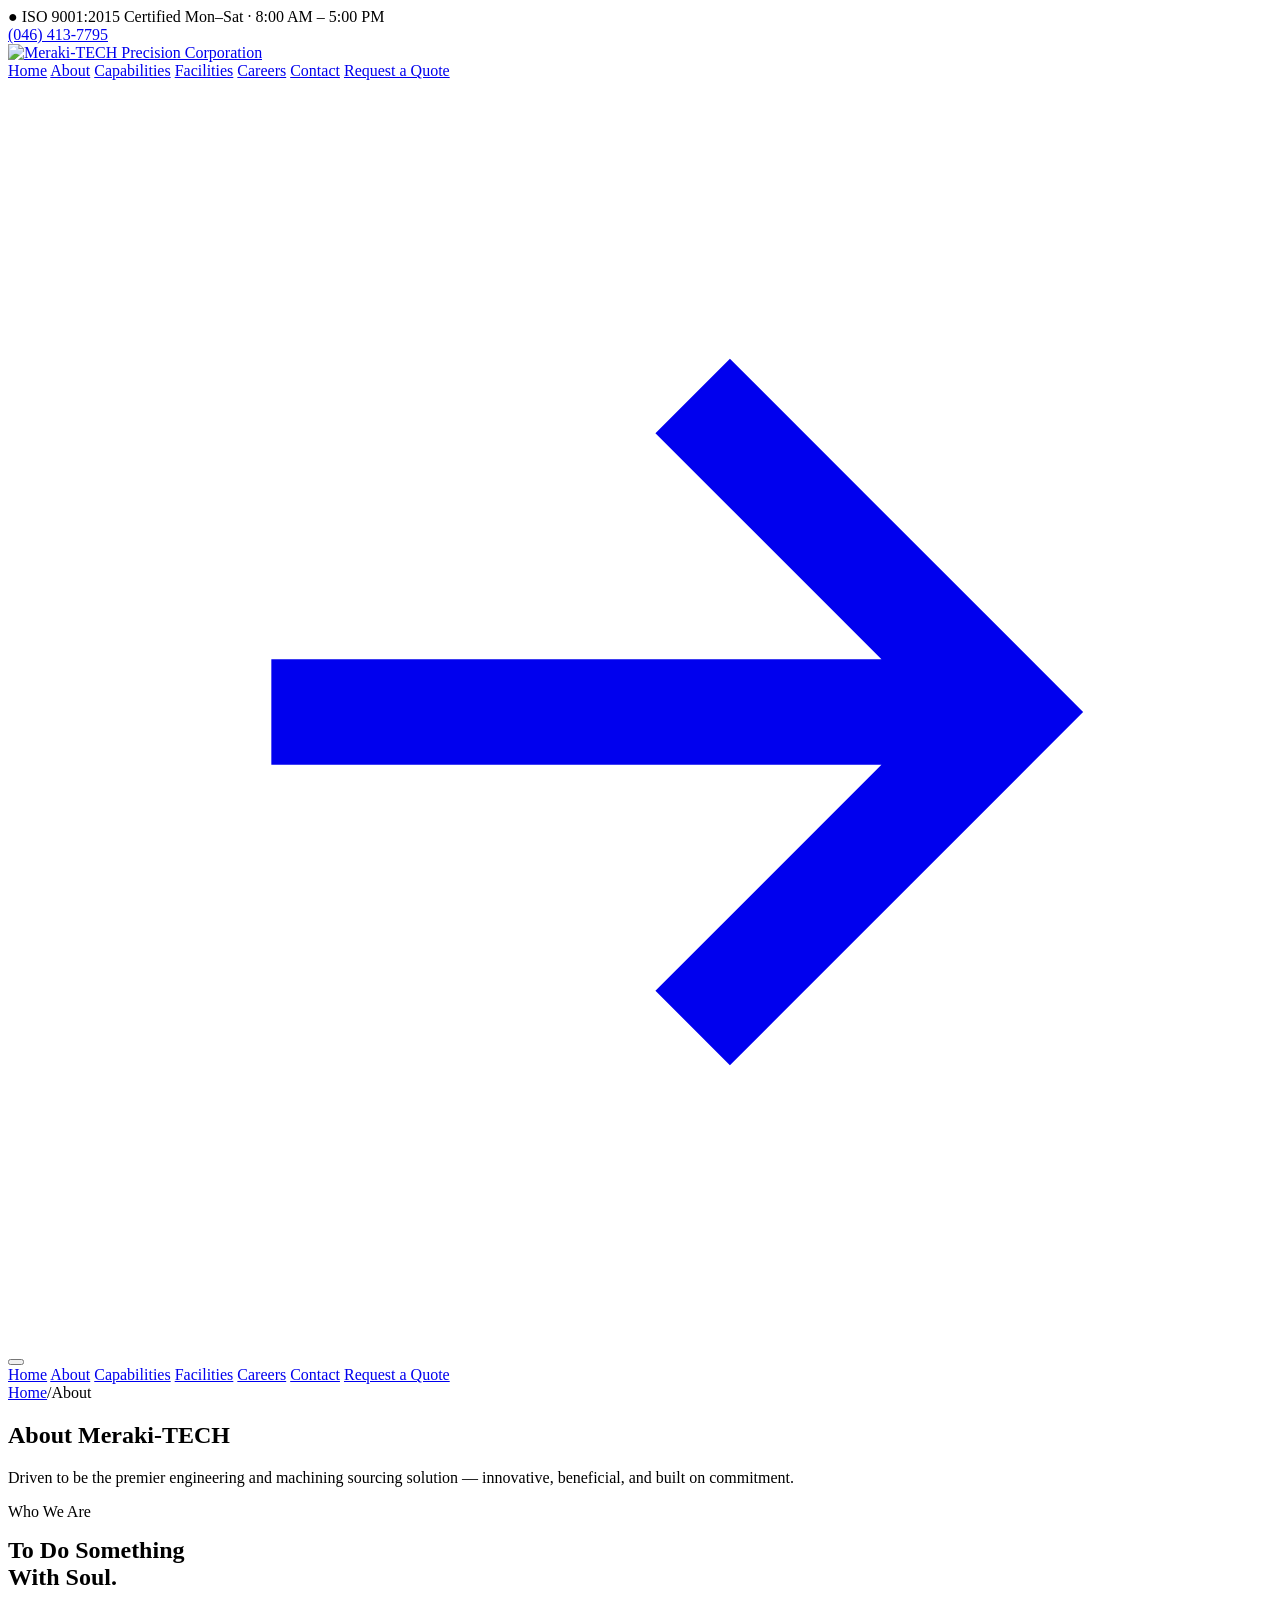
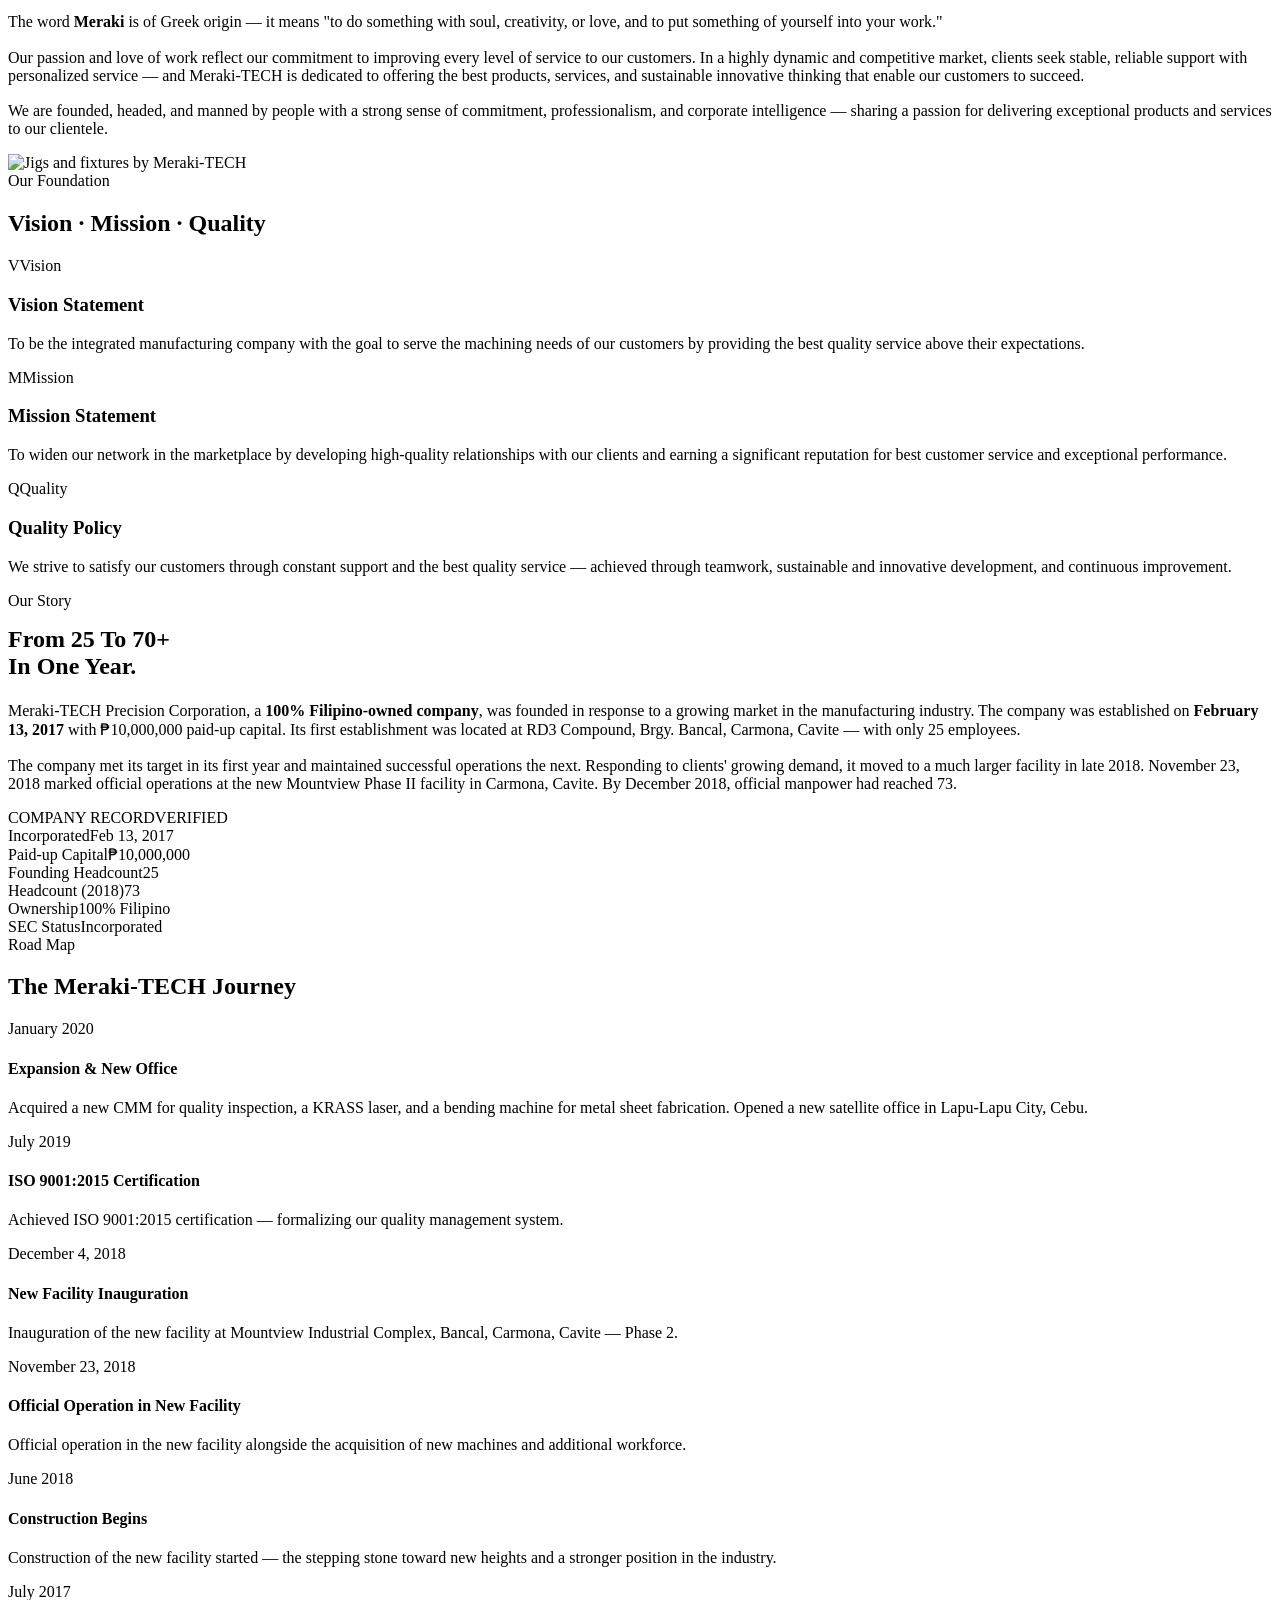
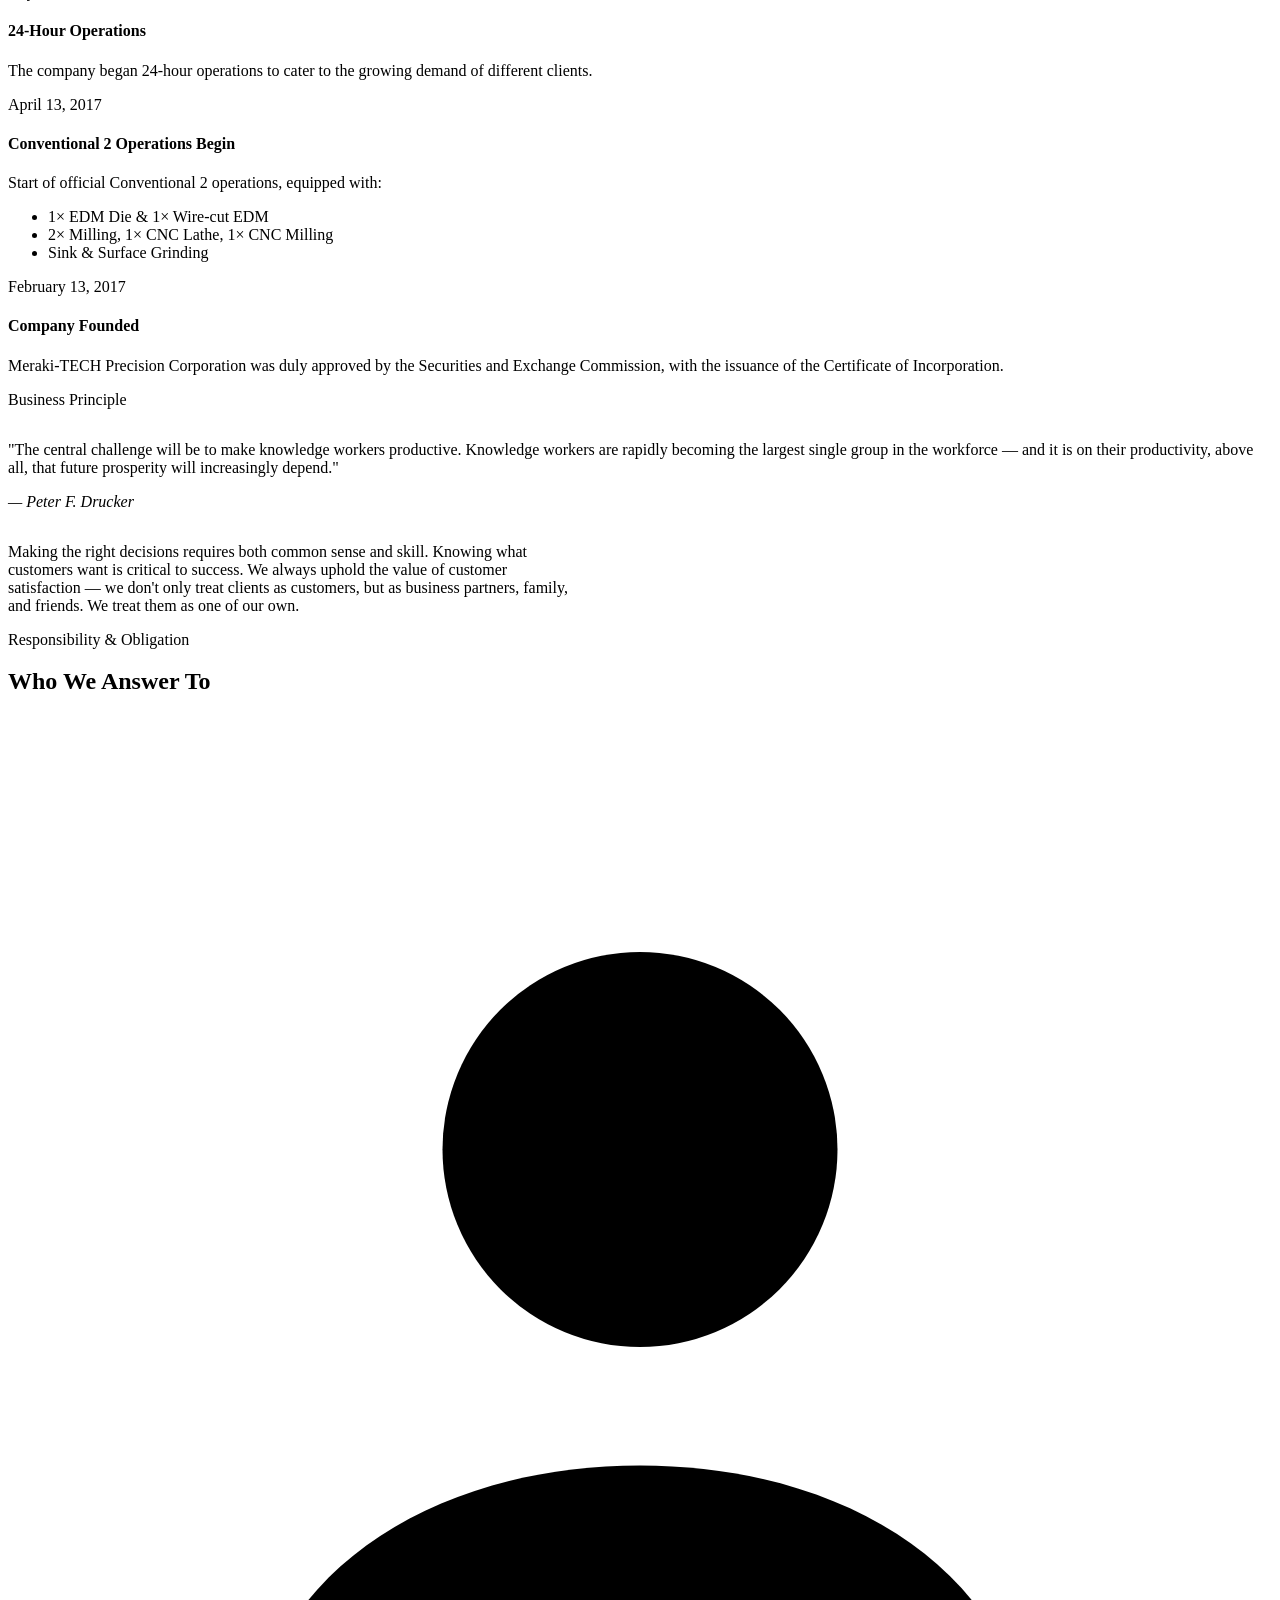
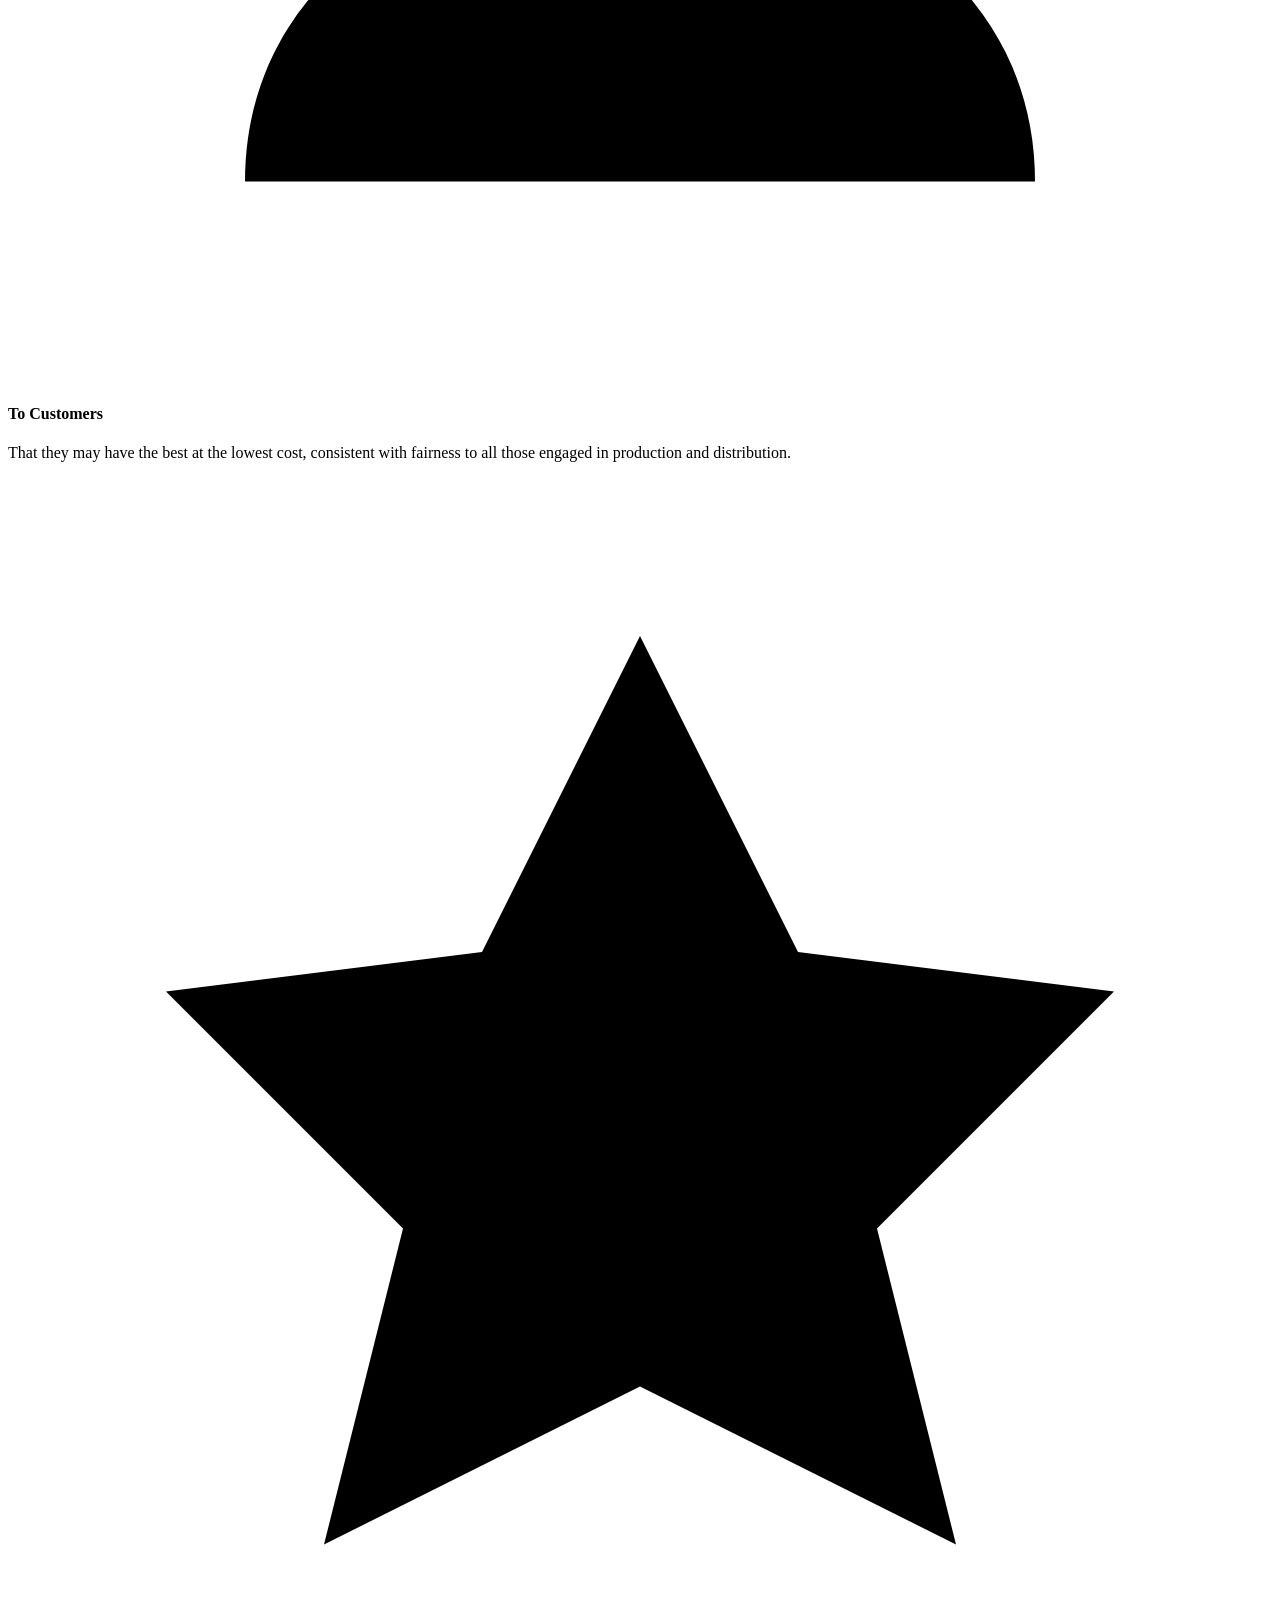
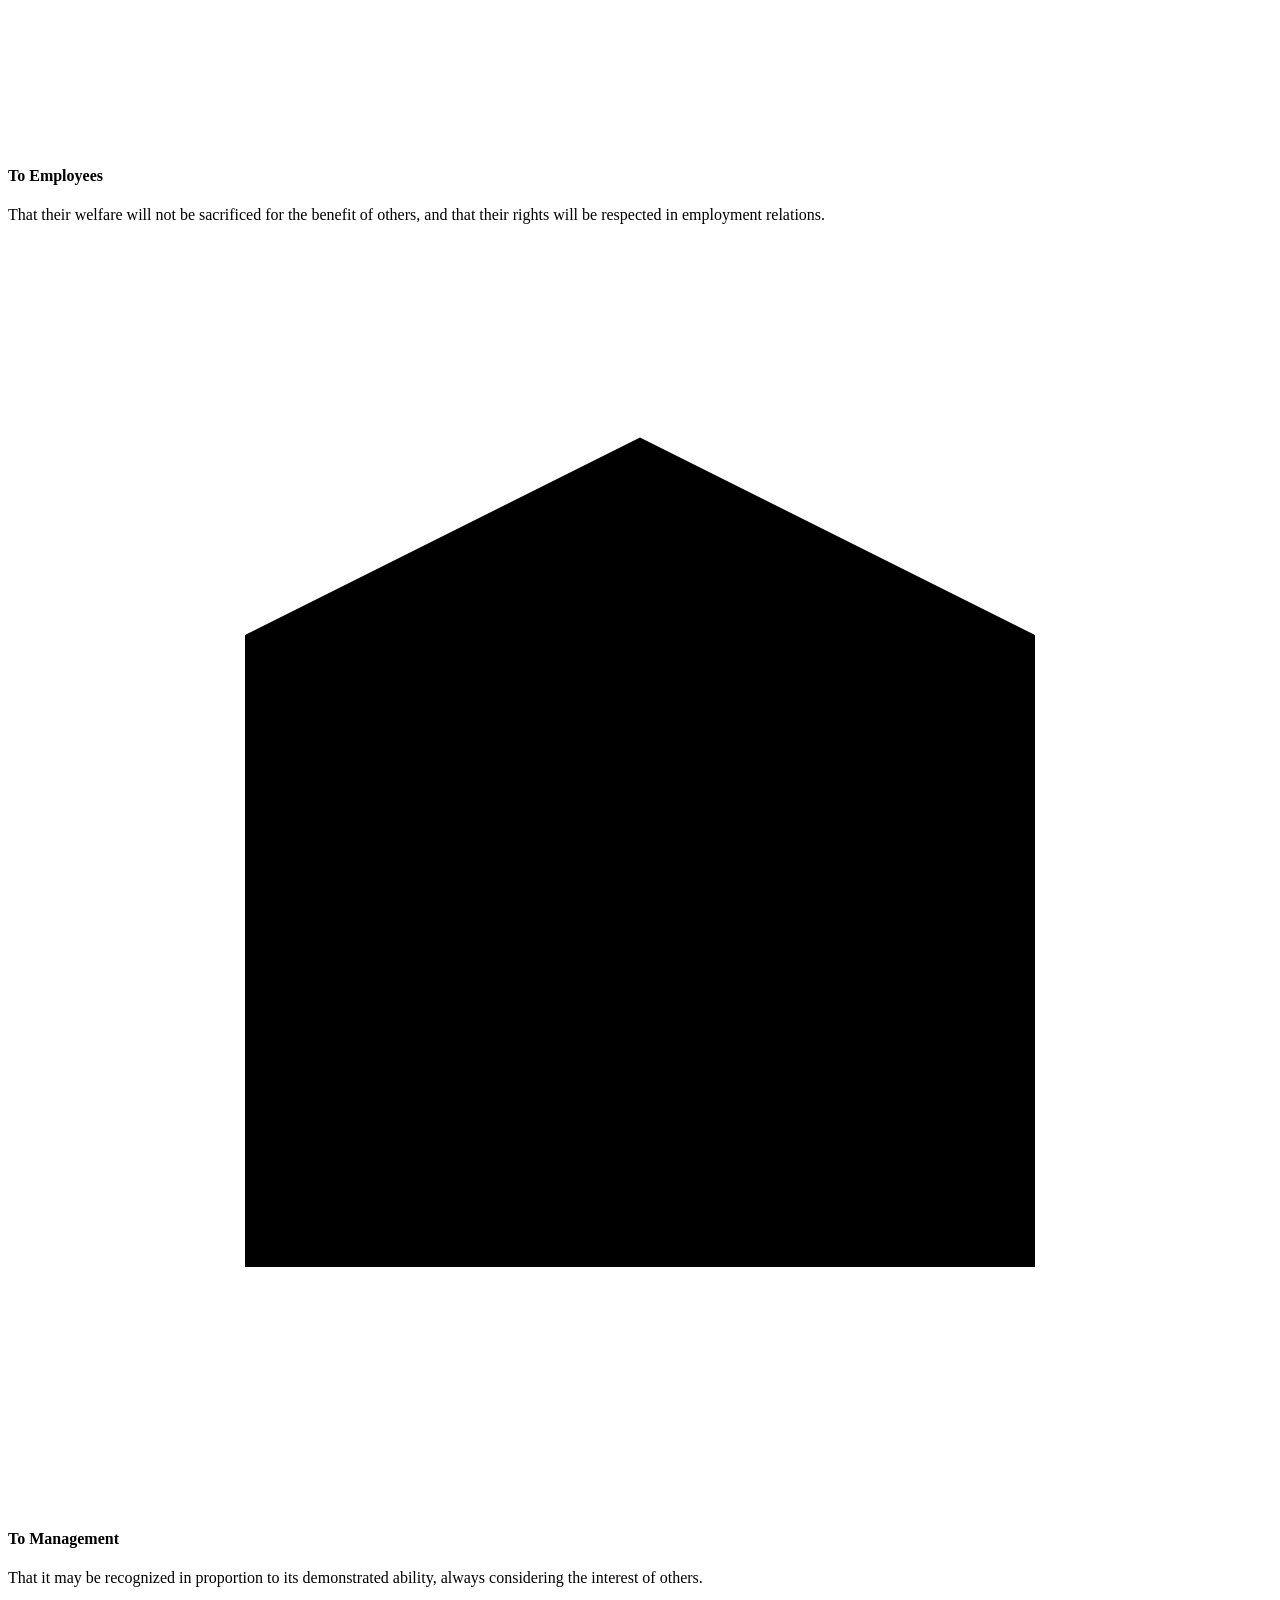
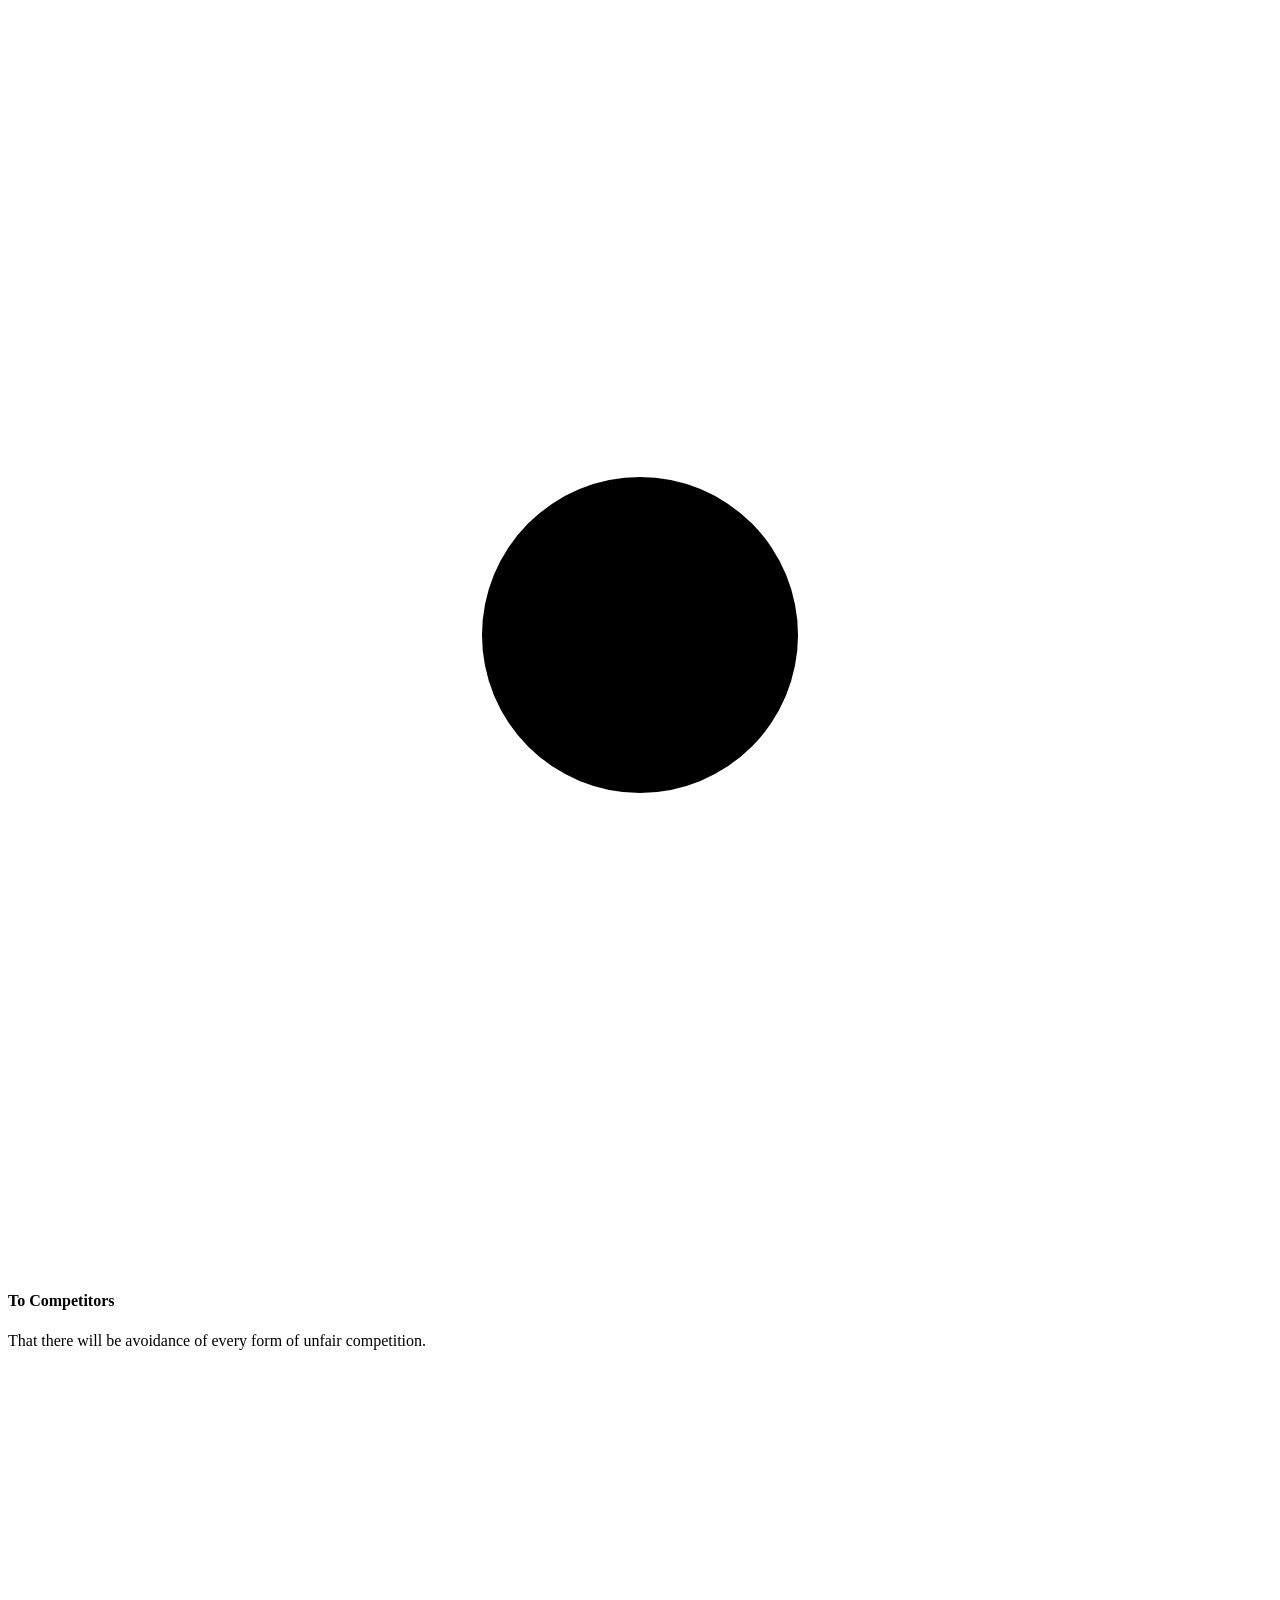
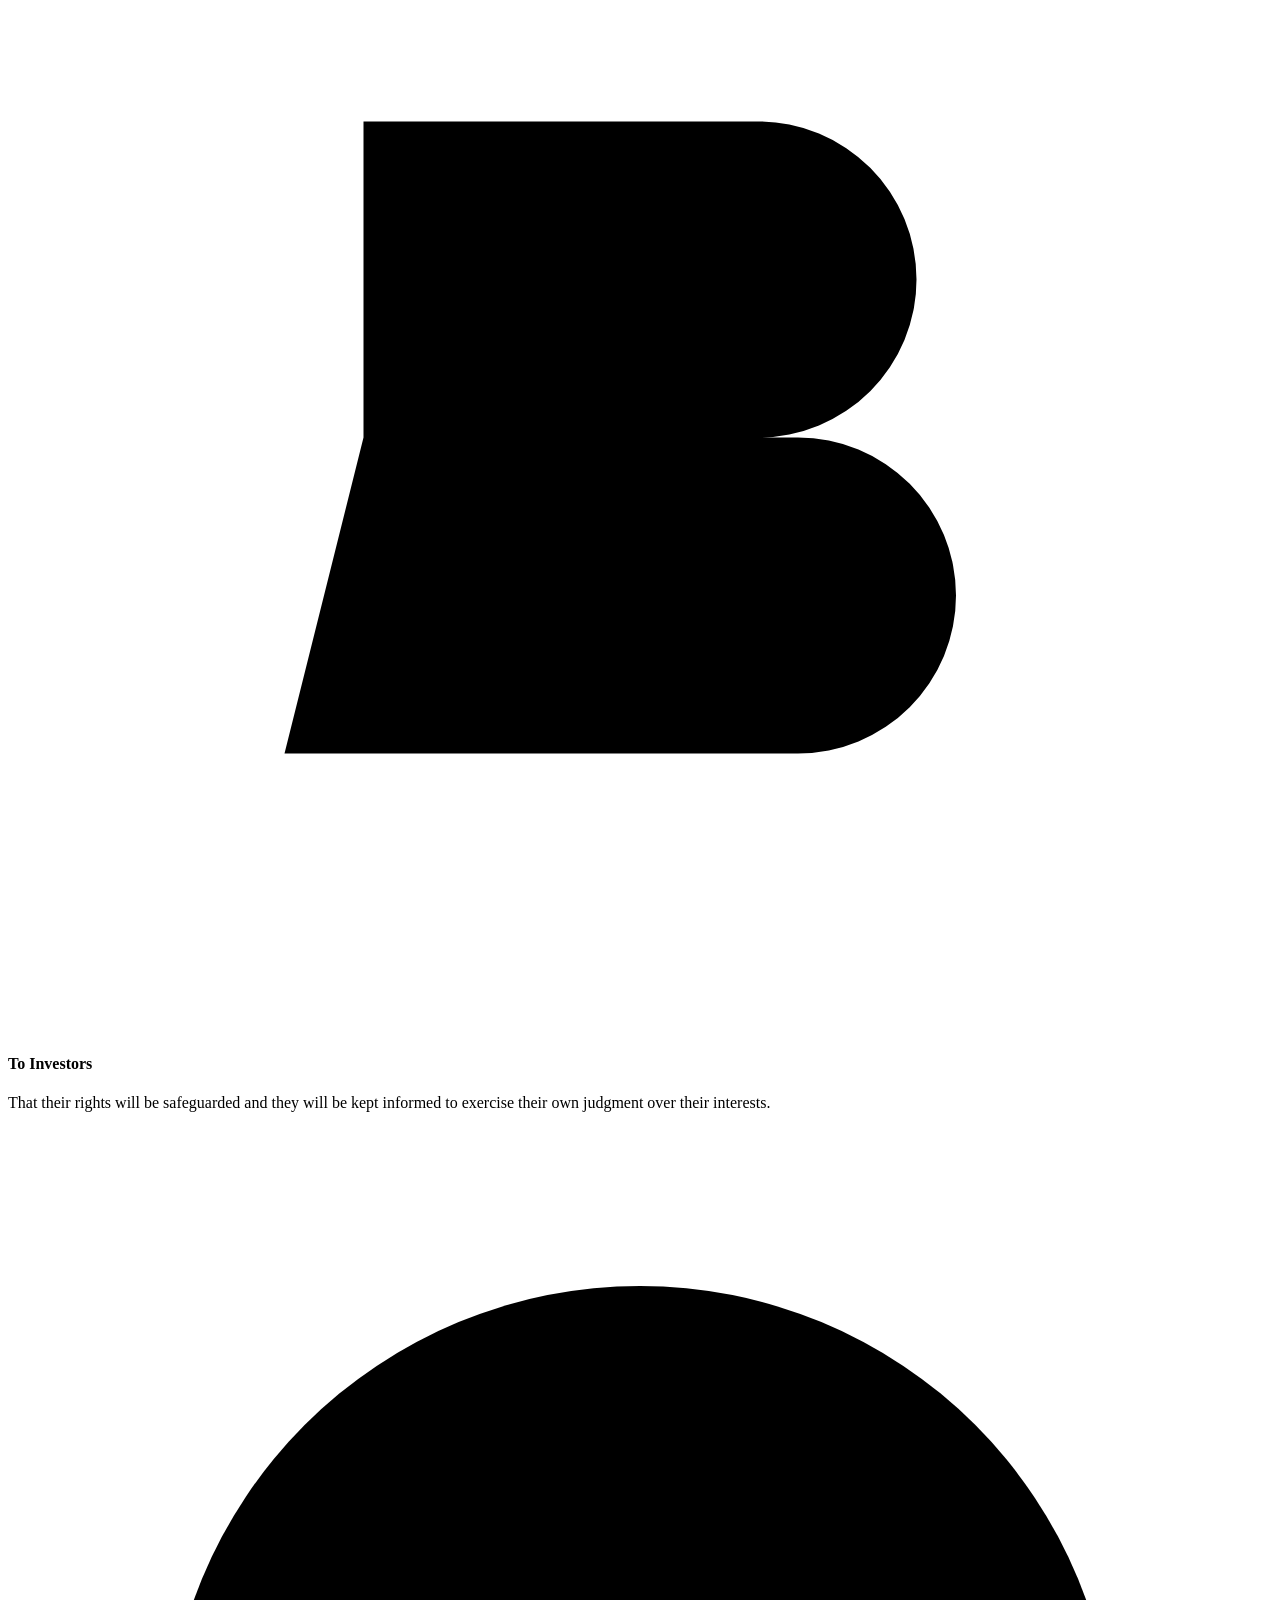
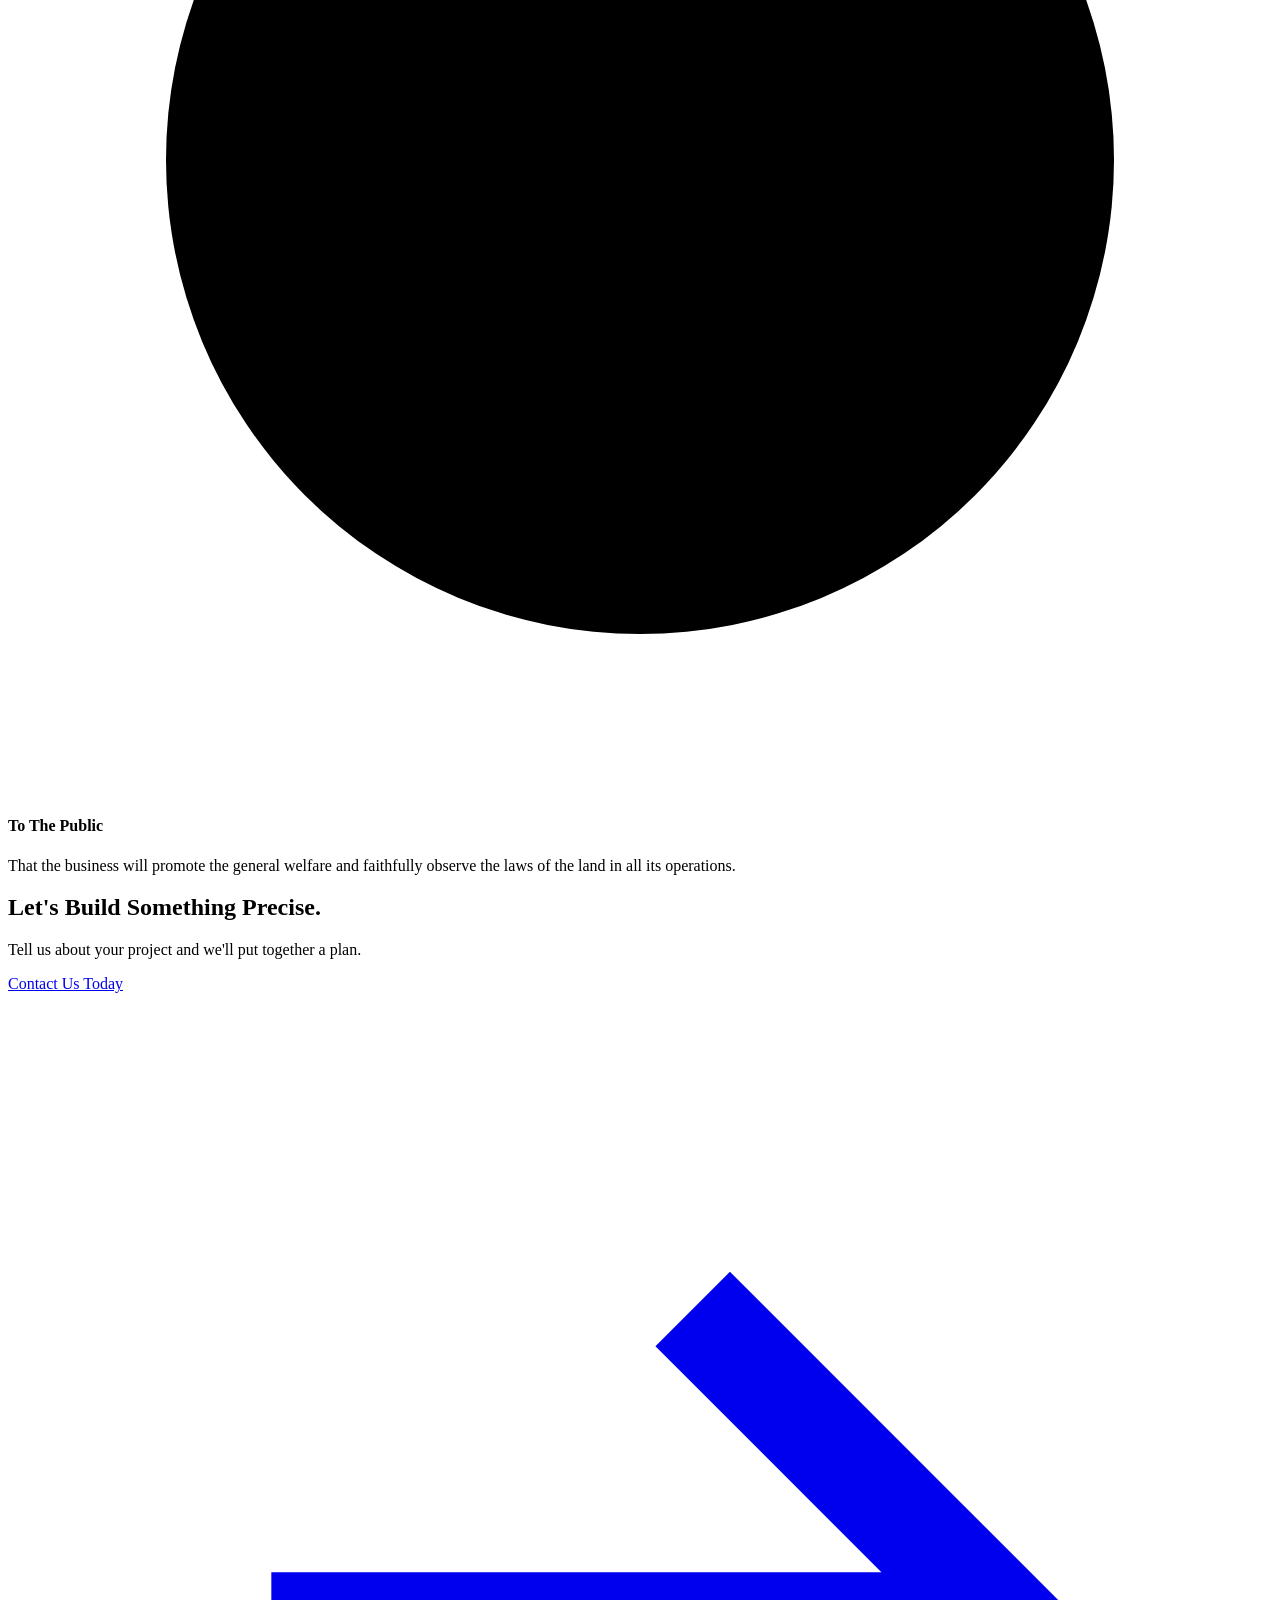
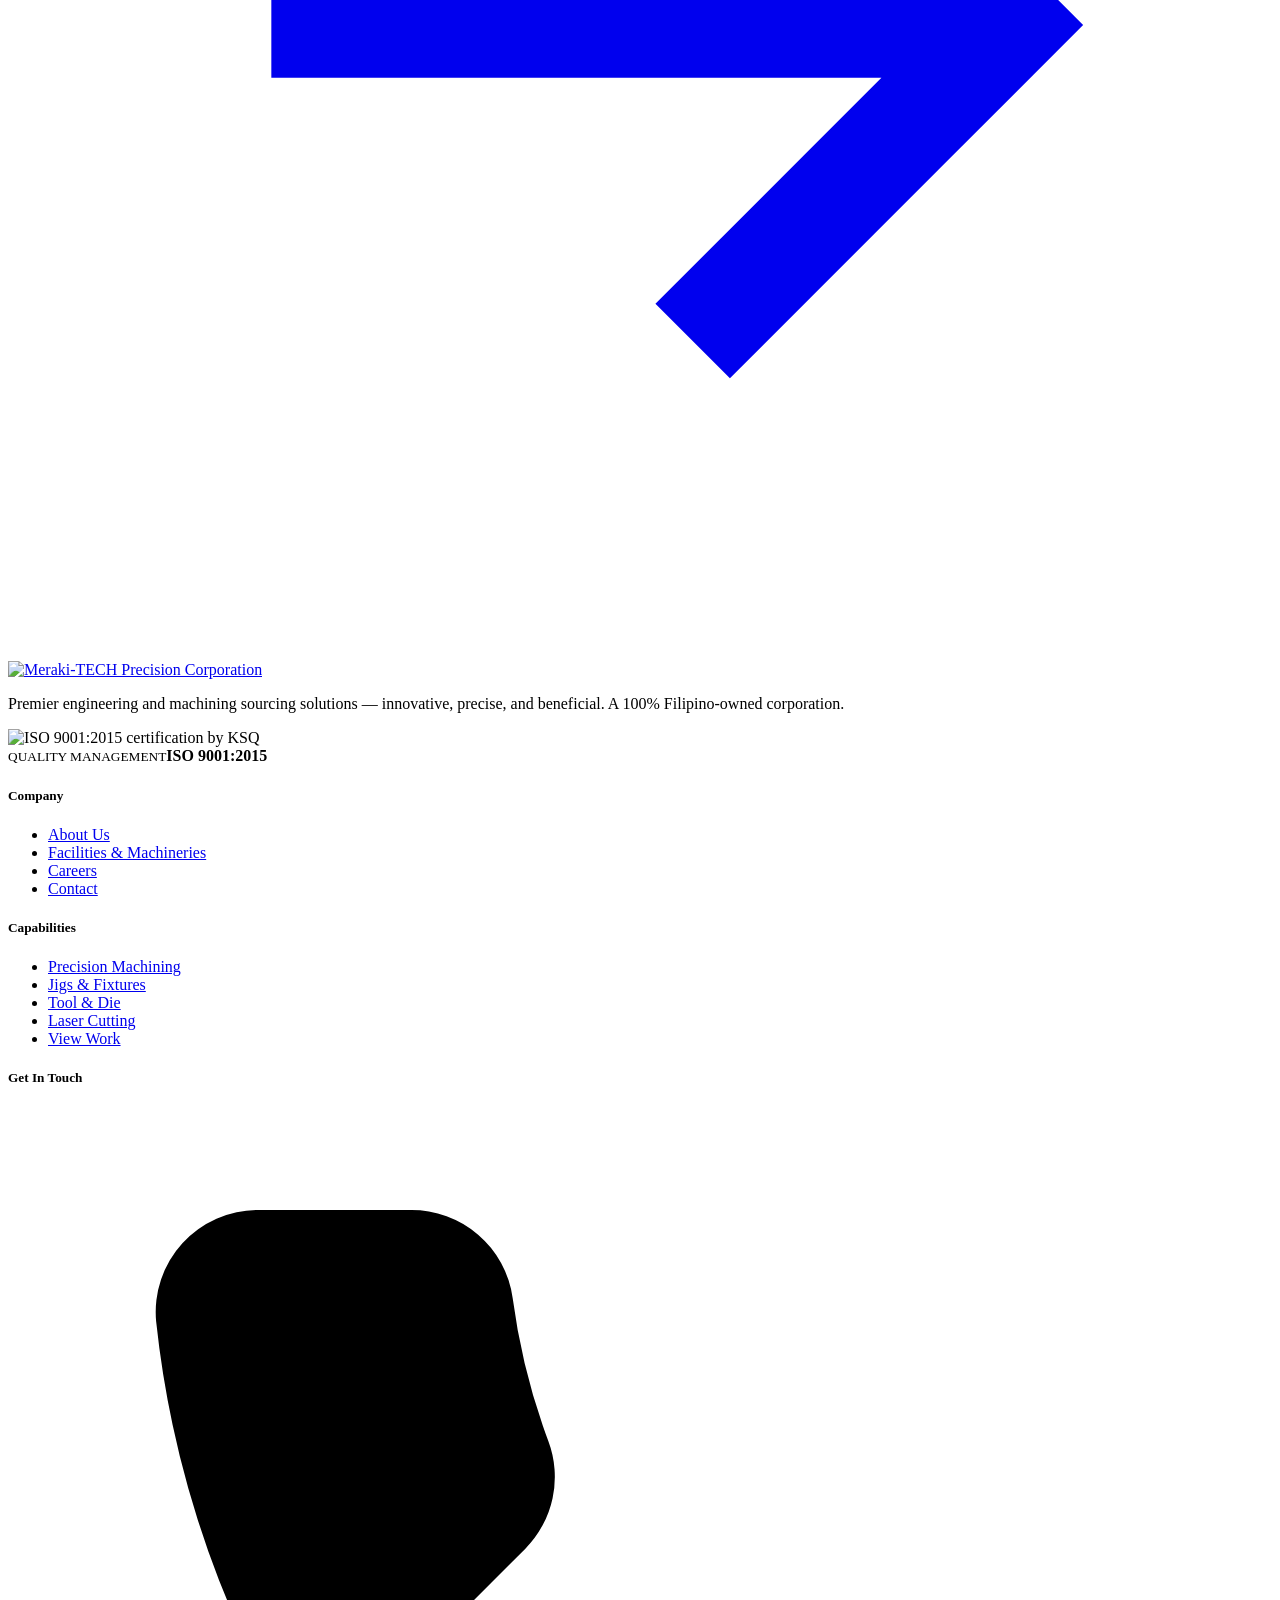
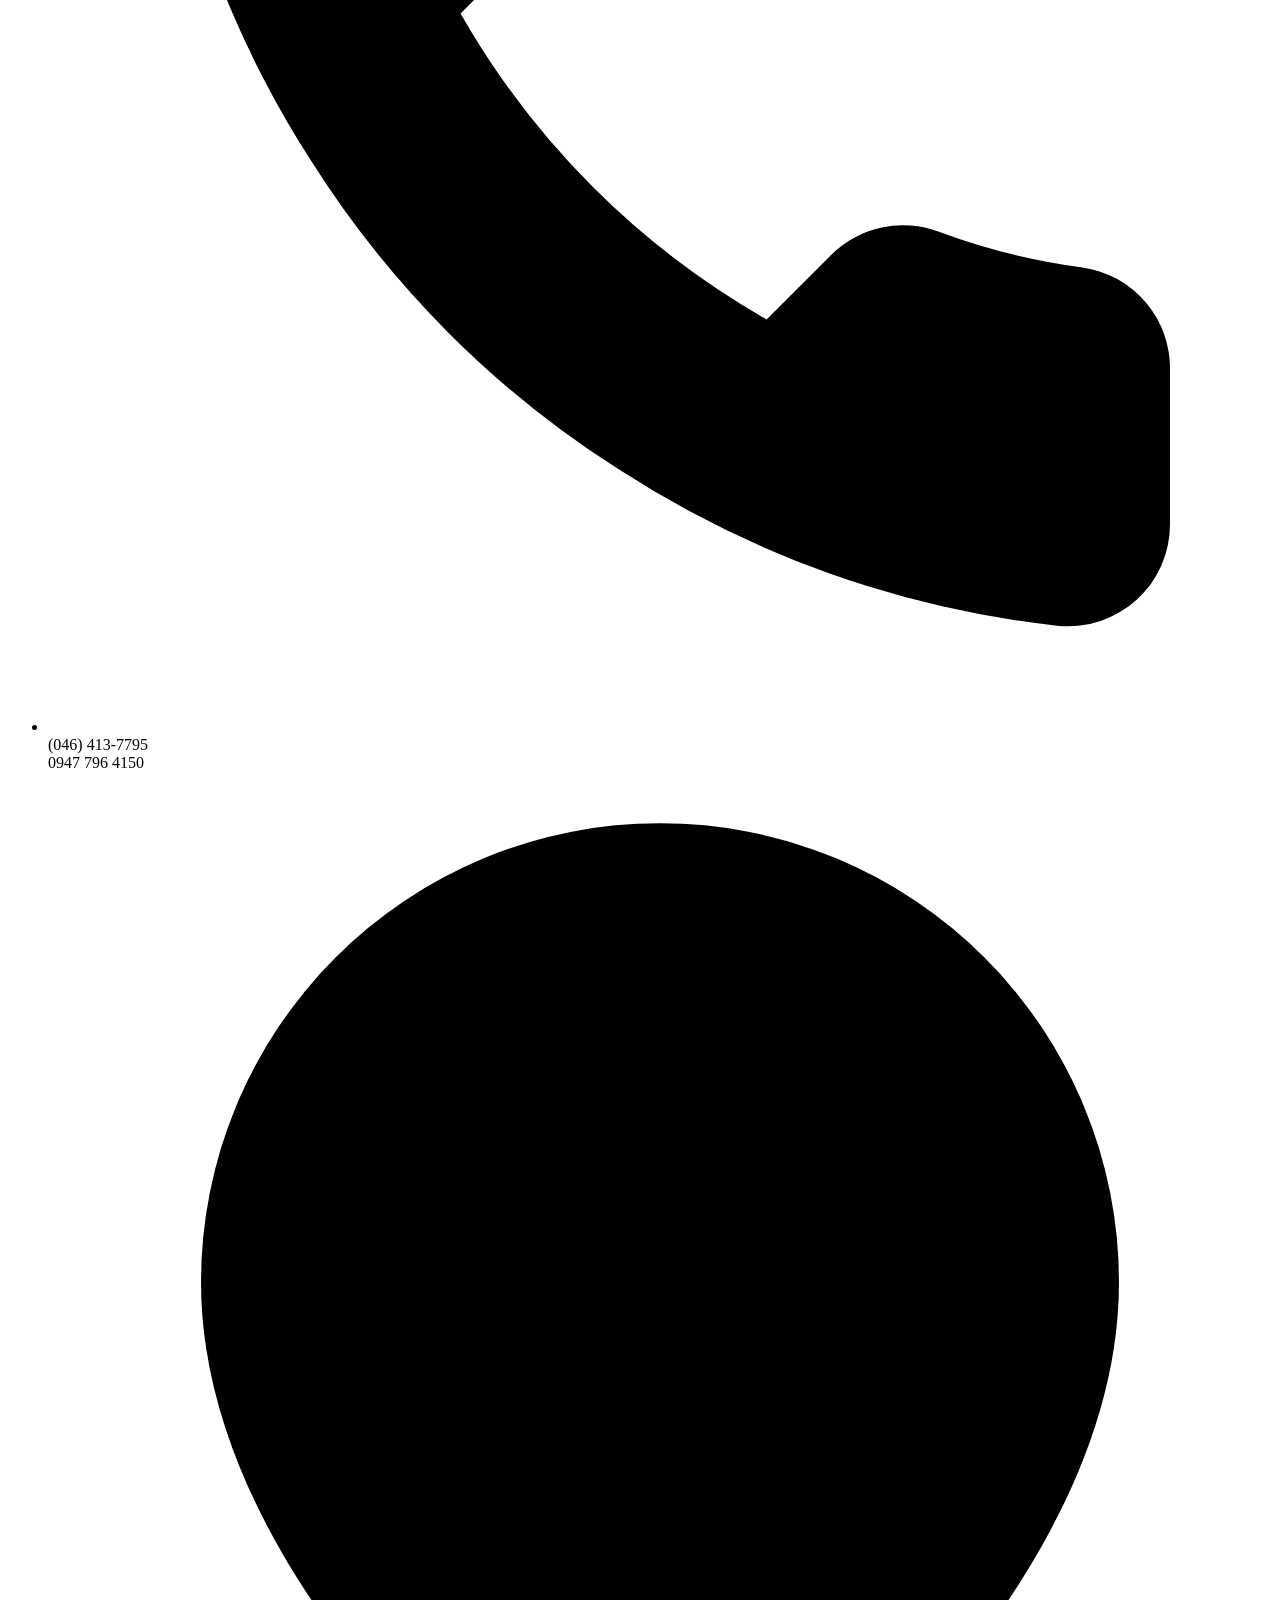
==== about.html @ 463cbe67 "design1" ====
<!DOCTYPE html>
<html lang="en">
<head>
<meta charset="UTF-8">
<meta name="viewport" content="width=device-width, initial-scale=1">
<title>About Us | Meraki-TECH Precision Corporation</title>
<meta name="description" content="Meraki-TECH Precision Corporation — a 100% Filipino-owned, ISO 9001:2015-certified precision machining company founded in 2017 in Carmona, Cavite. Our vision, mission, history, and responsibilities.">
<meta name="theme-color" content="#fa812d">
<link rel="stylesheet" href="assets/styles.css">
</head>
<body>

<div class="topbar"><div class="wrap">
  <div class="tb-left">
    <span><span class="dot">●</span> ISO 9001:2015 Certified</span>
    <span>Mon–Sat · 8:00 AM – 5:00 PM</span>
  </div>
  <div class="tb-social"><a href="tel:+63464137795">(046) 413-7795</a></div>
</div></div>

<header class="site"><div class="wrap">
  <a class="brand" href="index.html" aria-label="Meraki-TECH Precision Corporation"><img class="logo" src="https://meraki-precision.com/wp-content/uploads/2021/03/logo-204x40-1.png" alt="Meraki-TECH Precision Corporation"></a>
  <nav class="main">
    <a href="index.html">Home</a>
    <a href="about.html" class="active">About</a>
    <a href="services.html">Capabilities</a>
    <a href="facilities.html">Facilities</a>
    <a href="careers.html">Careers</a>
    <a href="contact.html">Contact</a>
    <a href="contact.html" class="btn btn-primary nav-cta">Request a Quote
      <svg viewBox="0 0 24 24" fill="none" stroke="currentColor" stroke-width="2"><path d="M5 12h14M13 6l6 6-6 6"/></svg></a>
  </nav>
  <button class="burger" aria-label="Menu"><span></span><span></span><span></span></button>
</div></header>

<div class="mobile-nav">
  <a href="index.html">Home</a>
  <a href="about.html">About</a>
  <a href="services.html">Capabilities</a>
  <a href="facilities.html">Facilities</a>
  <a href="careers.html">Careers</a>
  <a href="contact.html">Contact</a>
  <a href="contact.html">Request a Quote</a>
</div>

<!-- PAGE HERO -->
<section class="page-hero">
  <div class="wrap reveal" >
    <div class="crumbs"><a href="index.html">Home</a><span class="sep">/</span>About</div>
    <h1>About Meraki-TECH</h1>
    <p class="lead">Driven to be the premier engineering and machining sourcing solution — innovative, beneficial, and built on commitment.</p>
  </div>
</section>

<!-- WHO WE ARE -->
<section>
  <div class="wrap split">
    <div class="reveal">
      <span class="eyebrow">Who We Are</span>
      <h2 class="section-title" style="margin:1rem 0 1.4rem">To Do Something<br>With Soul.</h2>
      <p style="color:var(--gray-600);margin-bottom:1.1rem">The word <strong style="color:var(--orange)">Meraki</strong> is of Greek origin — it means "to do something with soul, creativity, or love, and to put something of yourself into your work."</p>
      <p style="color:var(--gray-600);margin-bottom:1.1rem">Our passion and love of work reflect our commitment to improving every level of service to our customers. In a highly dynamic and competitive market, clients seek stable, reliable support with personalized service — and Meraki-TECH is dedicated to offering the best products, services, and sustainable innovative thinking that enable our customers to succeed.</p>
      <p style="color:var(--gray-600)">We are founded, headed, and manned by people with a strong sense of commitment, professionalism, and corporate intelligence — sharing a passion for delivering exceptional products and services to our clientele.</p>
    </div>
    <div class="visual reveal">
      <img src="https://meraki-precision.com/wp-content/uploads/2021/03/DSCF0269-scaled.jpg" alt="Jigs and fixtures by Meraki-TECH">
    </div>
  </div>
</section>

<!-- VISION / MISSION / QUALITY -->
<section style="background:var(--bg-soft);border-top:1px solid var(--border);border-bottom:1px solid var(--border)">
  <div class="wrap">
    <div class="shead reveal">
      <span class="eyebrow">Our Foundation</span>
      <h2 class="section-title">Vision · Mission · Quality</h2>
    </div>
    <div class="vmq">
      <div class="card reveal"><span class="big">V</span><span class="tag">Vision</span><h3>Vision Statement</h3><p>To be the integrated manufacturing company with the goal to serve the machining needs of our customers by providing the best quality service above their expectations.</p></div>
      <div class="card reveal"><span class="big">M</span><span class="tag">Mission</span><h3>Mission Statement</h3><p>To widen our network in the marketplace by developing high-quality relationships with our clients and earning a significant reputation for best customer service and exceptional performance.</p></div>
      <div class="card reveal"><span class="big">Q</span><span class="tag">Quality</span><h3>Quality Policy</h3><p>We strive to satisfy our customers through constant support and the best quality service — achieved through teamwork, sustainable and innovative development, and continuous improvement.</p></div>
    </div>
  </div>
</section>

<!-- STORY -->
<section>
  <div class="wrap split">
    <div class="reveal">
      <span class="eyebrow">Our Story</span>
      <h2 class="section-title" style="margin:1rem 0 1.4rem">From 25 To 70+<br>In One Year.</h2>
      <p style="color:var(--gray-600);margin-bottom:1.1rem">Meraki-TECH Precision Corporation, a <strong style="color:var(--white)">100% Filipino-owned company</strong>, was founded in response to a growing market in the manufacturing industry. The company was established on <strong style="color:var(--black)">February 13, 2017</strong> with ₱10,000,000 paid-up capital. Its first establishment was located at RD3 Compound, Brgy. Bancal, Carmona, Cavite — with only 25 employees.</p>
      <p style="color:var(--gray-600)">The company met its target in its first year and maintained successful operations the next. Responding to clients' growing demand, it moved to a much larger facility in late 2018. November 23, 2018 marked official operations at the new Mountview Phase II facility in Carmona, Cavite. By December 2018, official manpower had reached 73.</p>
    </div>
    <div class="reveal">
      <div class="spec-card">
        <div class="ph"><span>COMPANY RECORD</span><span class="live">VERIFIED</span></div>
        <div class="row"><span>Incorporated</span><span>Feb 13, 2017</span></div>
        <div class="row"><span>Paid-up Capital</span><span><span class="u">₱</span>10,000,000</span></div>
        <div class="row"><span>Founding Headcount</span><span>25</span></div>
        <div class="row"><span>Headcount (2018)</span><span>73</span></div>
        <div class="row"><span>Ownership</span><span>100% Filipino</span></div>
        <div class="row"><span>SEC Status</span><span>Incorporated</span></div>
      </div>
    </div>
  </div>
</section>

<!-- HISTORY TIMELINE -->
<section id="history" style="background:var(--bg-soft);border-top:1px solid var(--border);border-bottom:1px solid var(--border)">
  <div class="wrap">
    <div class="shead reveal">
      <span class="eyebrow">Road Map</span>
      <h2 class="section-title">The Meraki-TECH Journey</h2>
    </div>
    <div class="timeline">
      <div class="tl-item reveal"><span class="date">January 2020</span><h4>Expansion &amp; New Office</h4><p>Acquired a new CMM for quality inspection, a KRASS laser, and a bending machine for metal sheet fabrication. Opened a new satellite office in Lapu-Lapu City, Cebu.</p></div>
      <div class="tl-item reveal"><span class="date">July 2019</span><h4>ISO 9001:2015 Certification</h4><p>Achieved ISO 9001:2015 certification — formalizing our quality management system.</p></div>
      <div class="tl-item reveal"><span class="date">December 4, 2018</span><h4>New Facility Inauguration</h4><p>Inauguration of the new facility at Mountview Industrial Complex, Bancal, Carmona, Cavite — Phase 2.</p></div>
      <div class="tl-item reveal"><span class="date">November 23, 2018</span><h4>Official Operation in New Facility</h4><p>Official operation in the new facility alongside the acquisition of new machines and additional workforce.</p></div>
      <div class="tl-item reveal"><span class="date">June 2018</span><h4>Construction Begins</h4><p>Construction of the new facility started — the stepping stone toward new heights and a stronger position in the industry.</p></div>
      <div class="tl-item reveal"><span class="date">July 2017</span><h4>24-Hour Operations</h4><p>The company began 24-hour operations to cater to the growing demand of different clients.</p></div>
      <div class="tl-item reveal"><span class="date">April 13, 2017</span><h4>Conventional 2 Operations Begin</h4><p>Start of official Conventional 2 operations, equipped with:</p>
        <ul><li>1× EDM Die &amp; 1× Wire-cut EDM</li><li>2× Milling, 1× CNC Lathe, 1× CNC Milling</li><li>Sink &amp; Surface Grinding</li></ul></div>
      <div class="tl-item reveal"><span class="date">February 13, 2017</span><h4>Company Founded</h4><p>Meraki-TECH Precision Corporation was duly approved by the Securities and Exchange Commission, with the issuance of the Certificate of Incorporation.</p></div>
    </div>
  </div>
</section>

<!-- BUSINESS PRINCIPLE QUOTE -->
<section>
  <div class="wrap">
    <div class="shead reveal" style="margin-bottom:2rem"><span class="eyebrow">Business Principle</span></div>
    <div class="quoteblock reveal">
      <p>"The central challenge will be to make knowledge workers productive. Knowledge workers are rapidly becoming the largest single group in the workforce — and it is on their productivity, above all, that future prosperity will increasingly depend."</p>
      <cite>— Peter F. Drucker</cite>
    </div>
    <p class="reveal" style="color:var(--gray-600);max-width:70ch;margin-top:2rem">Making the right decisions requires both common sense and skill. Knowing what customers want is critical to success. We always uphold the value of customer satisfaction — we don't only treat clients as customers, but as business partners, family, and friends. We treat them as one of our own.</p>
  </div>
</section>

<!-- RESPONSIBILITY -->
<section id="responsibility" style="background:var(--bg-soft);border-top:1px solid var(--border);border-bottom:1px solid var(--border)">
  <div class="wrap">
    <div class="shead reveal">
      <span class="eyebrow">Responsibility &amp; Obligation</span>
      <h2 class="section-title">Who We Answer To</h2>
    </div>
    <div class="resp-grid">
      <div class="resp reveal"><div class="ic"><svg viewBox="0 0 32 32"><circle cx="16" cy="11" r="5"/><path d="M6 27c0-5 4.5-8 10-8s10 3 10 8"/></svg></div><h4>To Customers</h4><p>That they may have the best at the lowest cost, consistent with fairness to all those engaged in production and distribution.</p></div>
      <div class="resp reveal"><div class="ic"><svg viewBox="0 0 32 32"><path d="M16 4l4 8 8 1-6 6 2 8-8-4-8 4 2-8-6-6 8-1z"/></svg></div><h4>To Employees</h4><p>That their welfare will not be sacrificed for the benefit of others, and that their rights will be respected in employment relations.</p></div>
      <div class="resp reveal"><div class="ic"><svg viewBox="0 0 32 32"><path d="M6 26V10l10-5 10 5v16M6 26h20M11 26v-8h10v8"/></svg></div><h4>To Management</h4><p>That it may be recognized in proportion to its demonstrated ability, always considering the interest of others.</p></div>
      <div class="resp reveal"><div class="ic"><svg viewBox="0 0 32 32"><path d="M4 16h8M20 16h8M16 4v8M16 20v8"/><circle cx="16" cy="16" r="4"/></svg></div><h4>To Competitors</h4><p>That there will be avoidance of every form of unfair competition.</p></div>
      <div class="resp reveal"><div class="ic"><svg viewBox="0 0 32 32"><path d="M16 4v24M9 9h10a4 4 0 0 1 0 8H9M9 17h11a4 4 0 0 1 0 8H7"/></svg></div><h4>To Investors</h4><p>That their rights will be safeguarded and they will be kept informed to exercise their own judgment over their interests.</p></div>
      <div class="resp reveal"><div class="ic"><svg viewBox="0 0 32 32"><circle cx="16" cy="16" r="12"/><path d="M4 16h24M16 4c4 4 4 20 0 24M16 4c-4 4-4 20 0 24"/></svg></div><h4>To The Public</h4><p>That the business will promote the general welfare and faithfully observe the laws of the land in all its operations.</p></div>
    </div>
  </div>
</section>

<!-- CTA -->
<section class="cta-band">
  <div class="wrap">
    <div class="reveal"><h2>Let's Build Something Precise.</h2><p>Tell us about your project and we'll put together a plan.</p></div>
    <a href="contact.html" class="btn btn-primary reveal">Contact Us Today
      <svg viewBox="0 0 24 24" fill="none" stroke="currentColor" stroke-width="2"><path d="M5 12h14M13 6l6 6-6 6"/></svg></a>
  </div>
</section>

<footer class="site"><div class="wrap">
  <div class="foot-top">
    <div>
      <a class="brand" href="index.html" aria-label="Meraki-TECH Precision Corporation"><img class="logo" src="https://meraki-precision.com/wp-content/uploads/2021/03/logo-204x40-1.png" alt="Meraki-TECH Precision Corporation"></a>
      <p class="fdesc">Premier engineering and machining sourcing solutions — innovative, precise, and beneficial. A 100% Filipino-owned corporation.</p>
      <div class="fcert"><img src="https://meraki-precision.com/wp-content/uploads/2021/03/KSQ-logo-300x182.png" alt="ISO 9001:2015 certification by KSQ"><div class="txt"><small>QUALITY MANAGEMENT</small><b>ISO 9001:2015</b></div></div>
    </div>
    <div><h5>Company</h5><ul><li><a href="about.html">About Us</a></li><li><a href="facilities.html">Facilities &amp; Machineries</a></li><li><a href="careers.html">Careers</a></li><li><a href="contact.html">Contact</a></li></ul></div>
    <div><h5>Capabilities</h5><ul><li><a href="services.html">Precision Machining</a></li><li><a href="services.html">Jigs &amp; Fixtures</a></li><li><a href="services.html">Tool &amp; Die</a></li><li><a href="services.html">Laser Cutting</a></li><li><a href="services.html#gallery">View Work</a></li></ul></div>
    <div><h5>Get In Touch</h5><ul class="fcontact">
      <li><span class="ic"><svg viewBox="0 0 24 24"><path d="M22 16.92v3a2 2 0 0 1-2.18 2 19.79 19.79 0 0 1-8.63-3.07 19.5 19.5 0 0 1-6-6 19.79 19.79 0 0 1-3.07-8.67A2 2 0 0 1 4.11 2h3a2 2 0 0 1 2 1.72 12.84 12.84 0 0 0 .7 2.81 2 2 0 0 1-.45 2.11L8.09 9.91a16 16 0 0 0 6 6l1.27-1.27a2 2 0 0 1 2.11-.45 12.84 12.84 0 0 0 2.81.7A2 2 0 0 1 22 16.92z"/></svg></span><span>(046) 413-7795<br>0947 796 4150</span></li>
      <li><span class="ic"><svg viewBox="0 0 24 24"><path d="M21 10c0 7-9 13-9 13s-9-6-9-13a9 9 0 0 1 18 0z"/><circle cx="12" cy="10" r="3"/></svg></span><span>Mountview Industrial Complex Phase 2, Carmona, Cavite</span></li>
    </ul></div>
  </div>
  <div class="foot-bottom">
    <p>© 2026 Meraki-TECH Precision Corporation. All rights reserved.</p>
    <div class="fsoc">
      <a href="https://www.facebook.com/merakiTECHprecision" aria-label="Facebook"><svg viewBox="0 0 24 24"><path d="M22 12a10 10 0 1 0-11.5 9.9v-7H8v-3h2.5V9.5a3.5 3.5 0 0 1 3.7-3.8c.8 0 1.6.1 1.6.1v2.5h-1c-1 0-1.3.6-1.3 1.3V12H16l-.5 3h-2v7A10 10 0 0 0 22 12z"/></svg></a>
      <a href="#" aria-label="LinkedIn"><svg viewBox="0 0 24 24"><path d="M19 3a2 2 0 0 1 2 2v14a2 2 0 0 1-2 2H5a2 2 0 0 1-2-2V5a2 2 0 0 1 2-2h14zM8.3 18V10H5.7v8h2.6zM7 8.8a1.5 1.5 0 1 0 0-3 1.5 1.5 0 0 0 0 3zM18.3 18v-4.4c0-2.4-1.3-3.5-3-3.5a2.6 2.6 0 0 0-2.3 1.3V10h-2.6v8h2.6v-4.3c0-1.1.2-2.2 1.6-2.2s1.4 1.3 1.4 2.3V18h2.3z"/></svg></a>
      <a href="https://www.youtube.com/@merakitechprecision3103" aria-label="YouTube"><svg viewBox="0 0 24 24"><path d="M23 12s0-3.2-.4-4.7a2.5 2.5 0 0 0-1.7-1.8C19.4 5 12 5 12 5s-7.4 0-8.9.5a2.5 2.5 0 0 0-1.7 1.8C1 8.8 1 12 1 12s0 3.2.4 4.7a2.5 2.5 0 0 0 1.7 1.8c1.5.5 8.9.5 8.9.5s7.4 0 8.9-.5a2.5 2.5 0 0 0 1.7-1.8C23 15.2 23 12 23 12zM10 15V9l5 3-5 3z"/></svg></a>
    </div>
  </div>
</div></footer>

<script src="assets/main.js"></script>
</body>
</html>
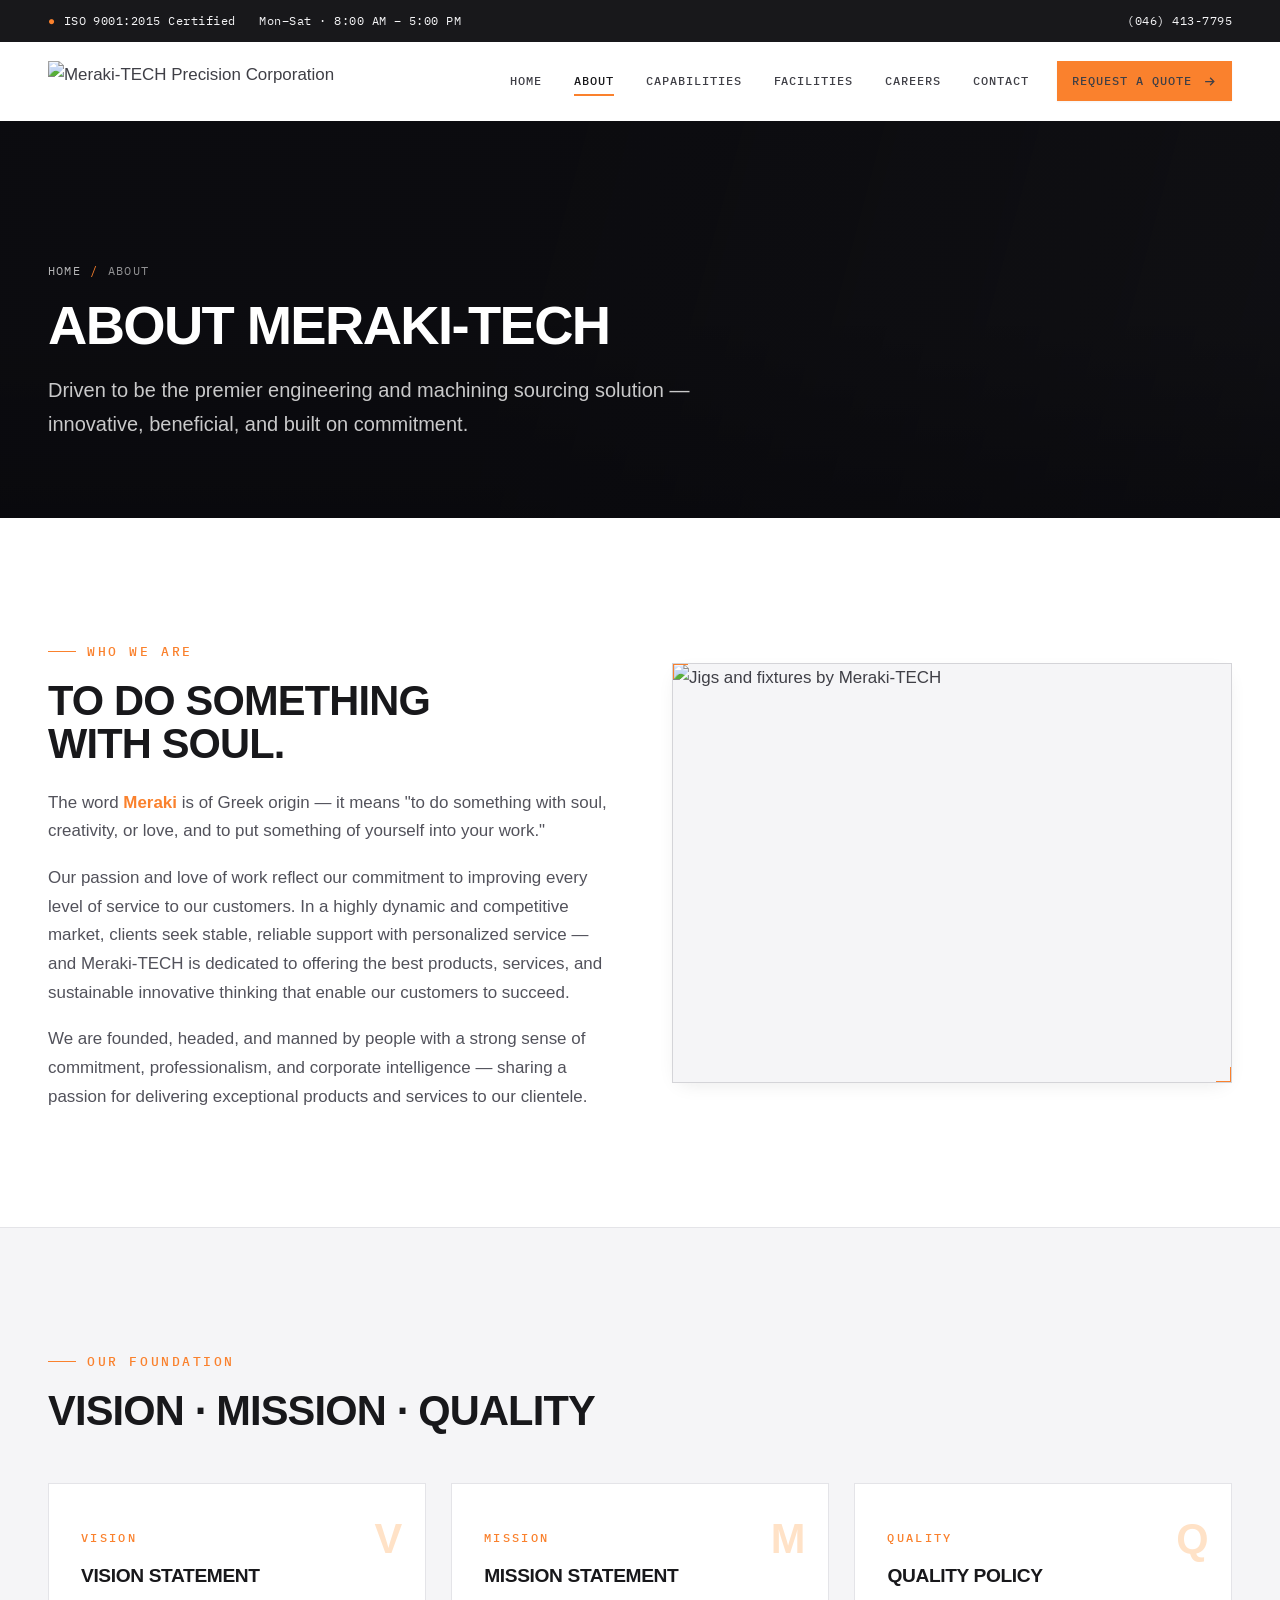
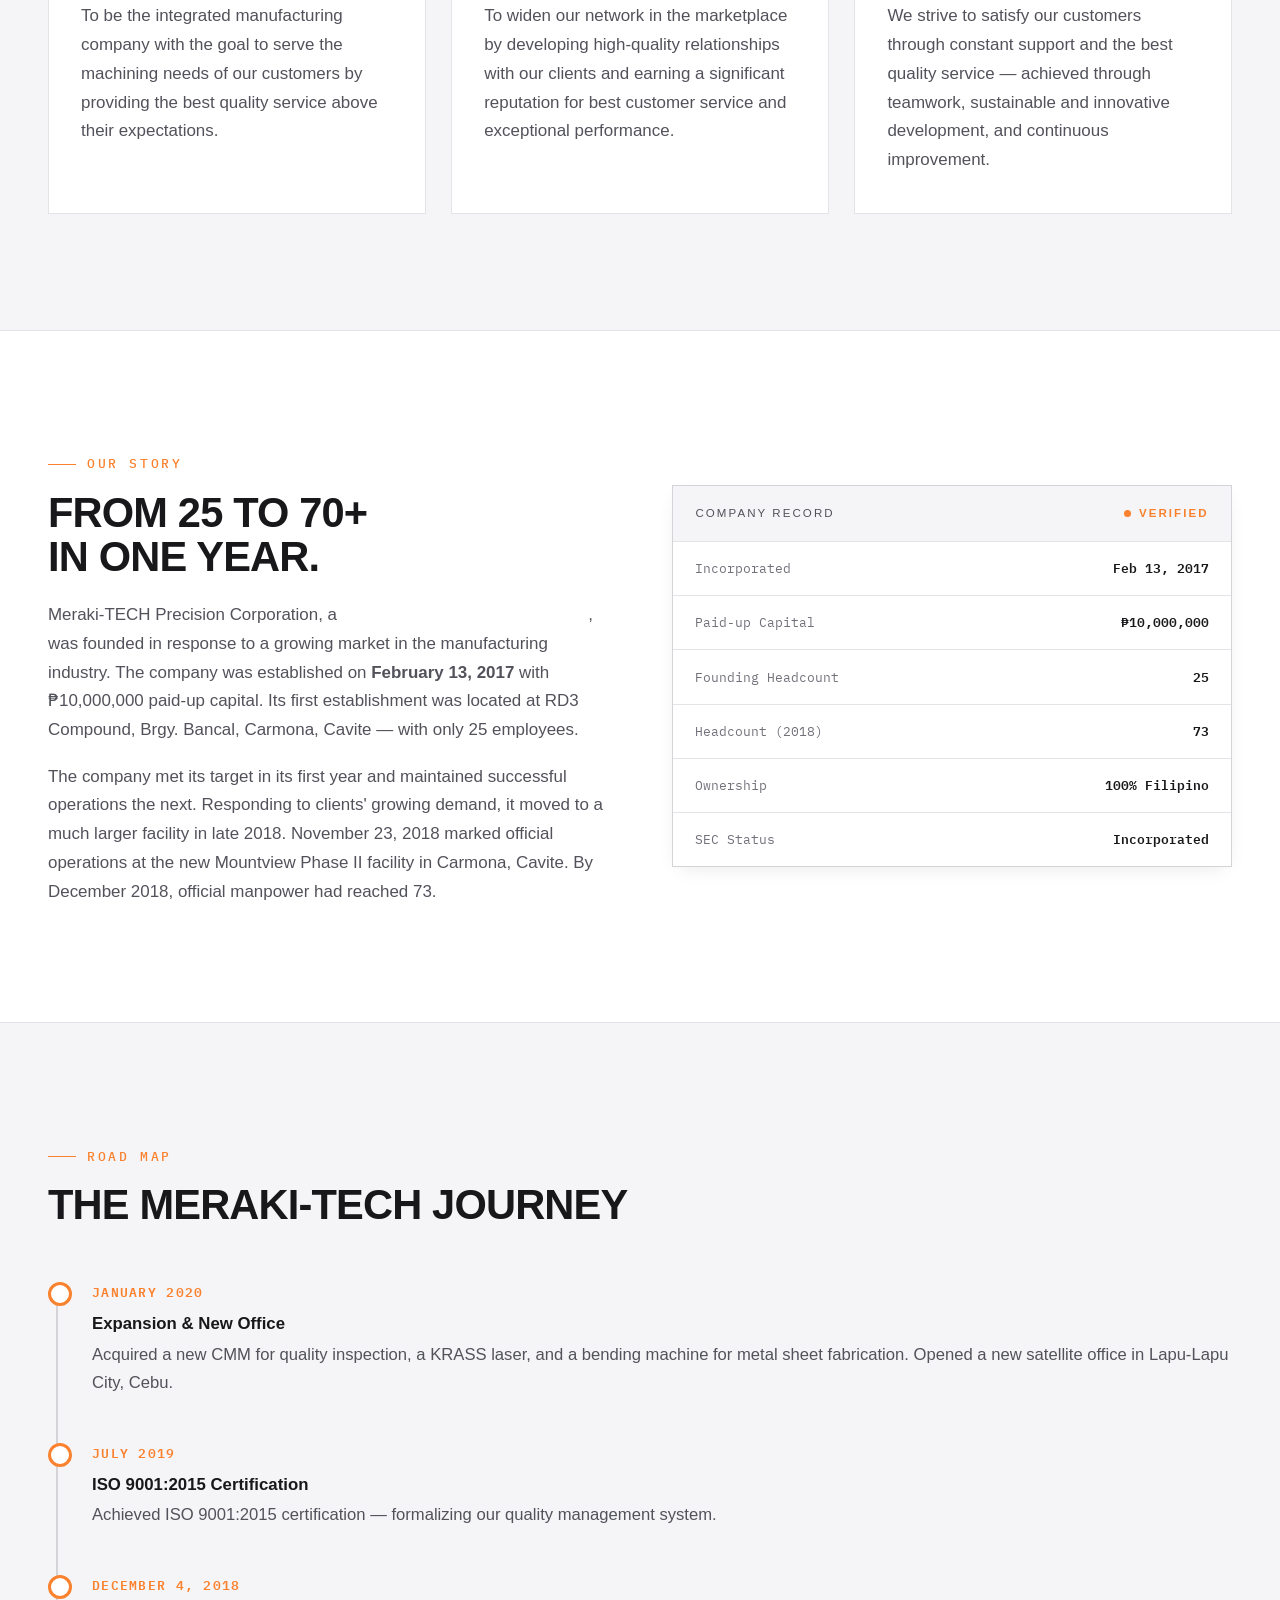
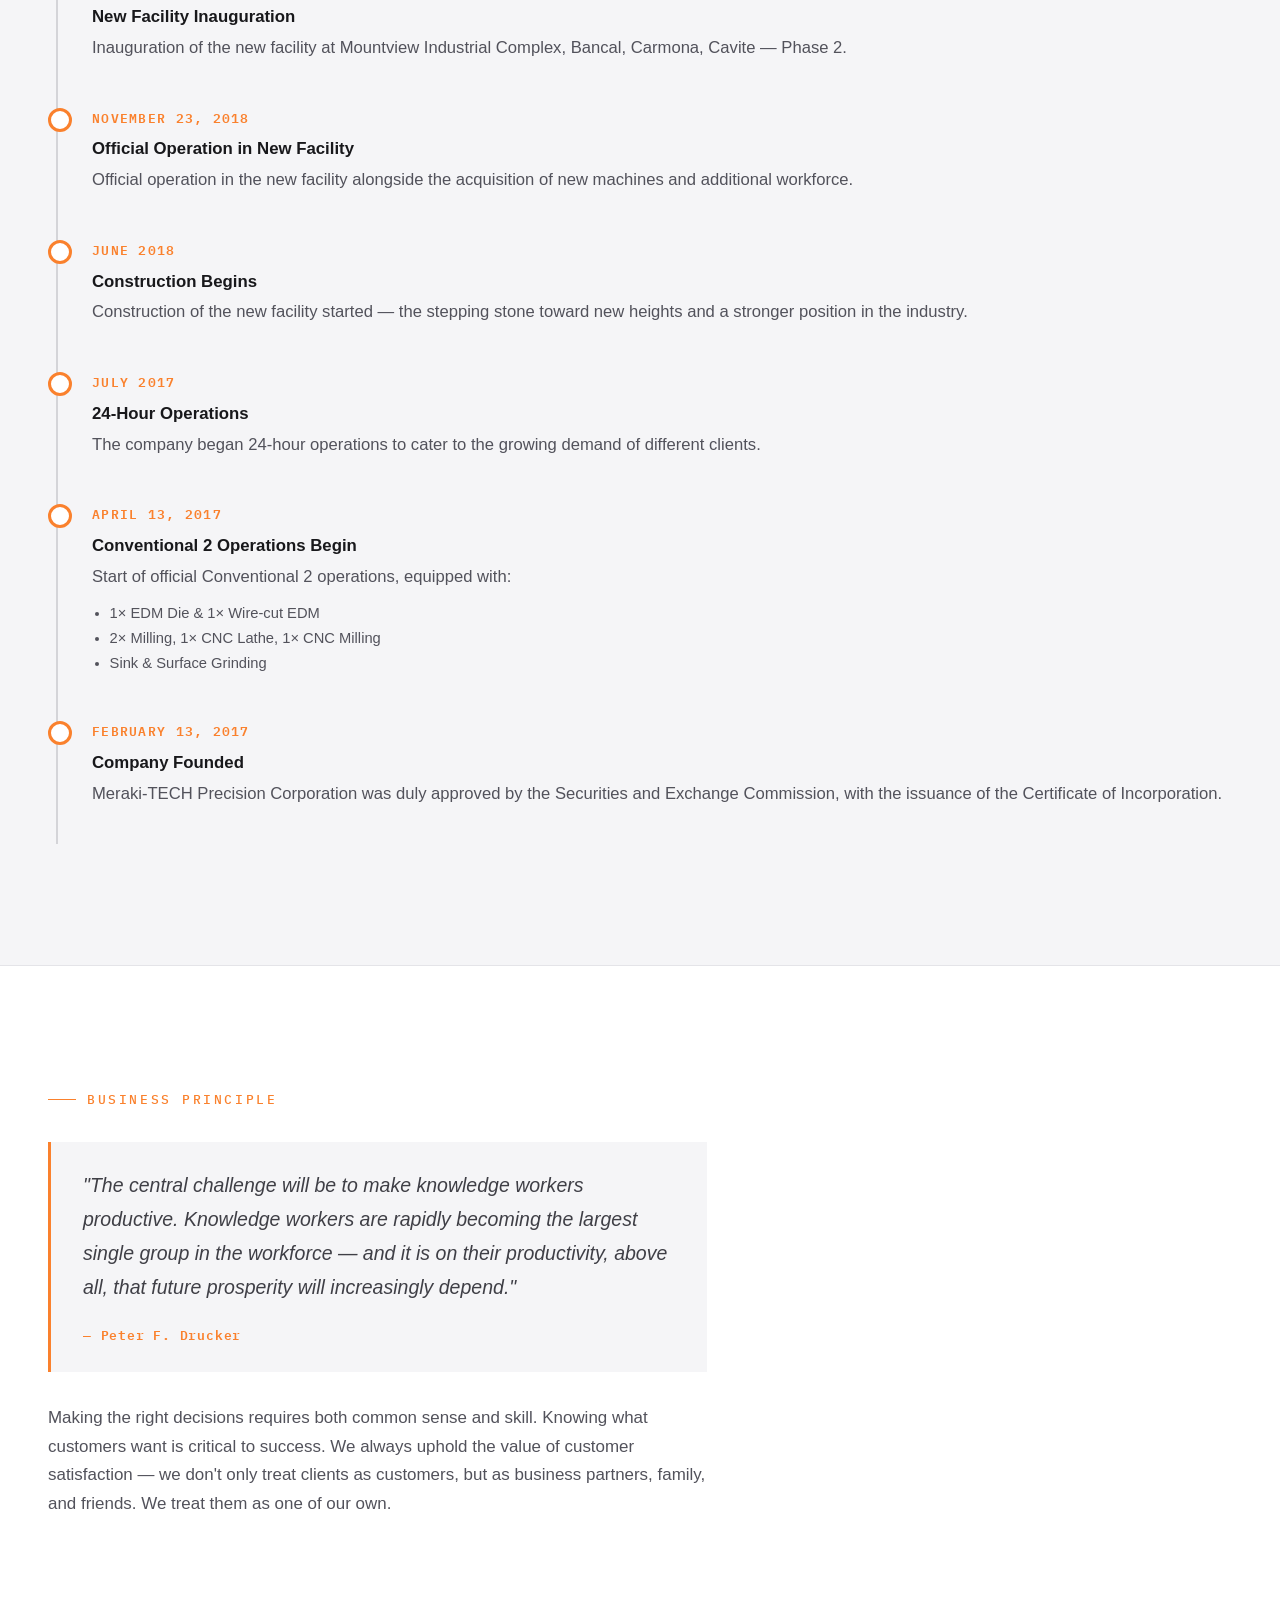
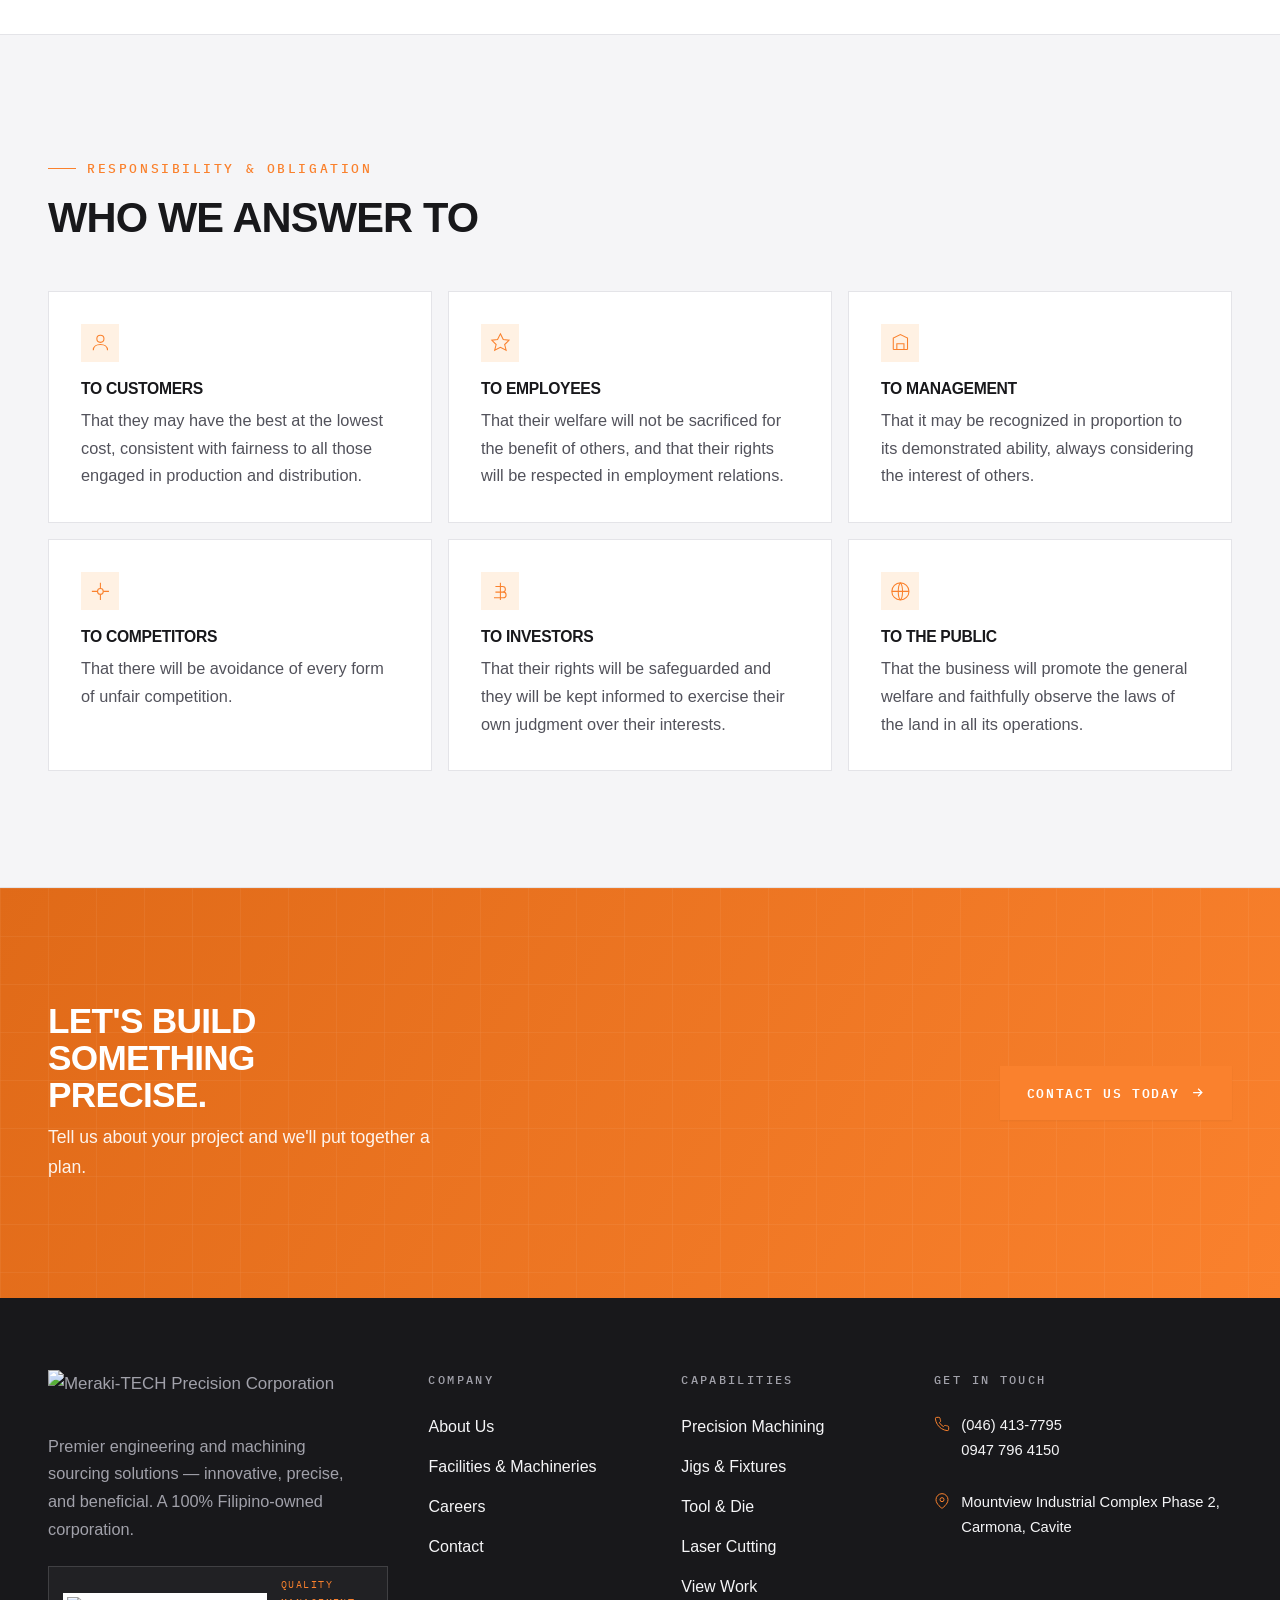
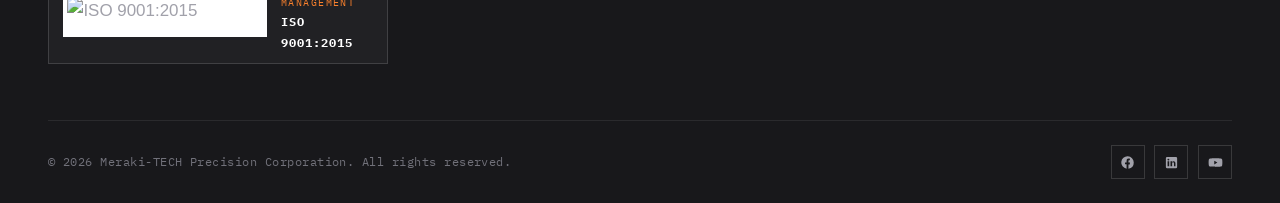
==== commit 4f293a25: "Font_edited_apply_added" ====
--- a/about.html
+++ b/about.html
@@ -44,7 +44,7 @@
 </div>
 
 <!-- PAGE HERO -->
-<section class="page-hero">
+<section class="page-hero has-bg" style="background-image:url('https://meraki-precision.com/wp-content/uploads/2021/03/small-bg-1.jpg')">
   <div class="wrap reveal" >
     <div class="crumbs"><a href="index.html">Home</a><span class="sep">/</span>About</div>
     <h1>About Meraki-TECH</h1>
@@ -63,7 +63,7 @@
       <p style="color:var(--gray-600)">We are founded, headed, and manned by people with a strong sense of commitment, professionalism, and corporate intelligence — sharing a passion for delivering exceptional products and services to our clientele.</p>
     </div>
     <div class="visual reveal">
-      <img src="https://meraki-precision.com/wp-content/uploads/2021/03/DSCF0269-scaled.jpg" alt="Jigs and fixtures by Meraki-TECH">
+      <img src="https://meraki-precision.com/wp-content/uploads/2021/03/DSCF1029-scaled.jpg" alt="Jigs and fixtures by Meraki-TECH">
     </div>
   </div>
 </section>
--- a/assets/styles.css
+++ b/assets/styles.css
@@ -0,0 +1,613 @@
+/* =========================================================
+   MERAKI-TECH PRECISION — Design System (LIGHT)
+   White background · Orange (#fa812d) · Gray scale
+   ========================================================= */
+
+@import url('https://fonts.googleapis.com/css2?family=IBM+Plex+Mono:wght@400;500;600&display=swap');
+
+:root{
+  /* Brand */
+  --orange:#fa812d;
+  --orange-bright:#ff9a4c;
+  --orange-deep:#e06a18;
+  --orange-tint:#fff1e3;
+  --orange-soft:#ffe2c7;
+
+  /* Neutrals */
+  --white:#ffffff;
+  --paper:#fafafa;
+  --bg-soft:#f5f5f7;
+  --bg-medium:#ededf0;
+  --border:#e4e4e8;
+  --border-strong:#d4d4d8;
+  --gray-400:#a1a1aa;
+  --gray-500:#71717a;
+  --gray-600:#52525b;
+  --gray-700:#3f3f46;
+  --gray-800:#27272a;
+  --gray-900:#18181b;
+  --ink:#0d0d10;
+
+  --font-display:'Helvetica Neue',Helvetica,Arial,sans-serif;
+  --font-body:'Helvetica Neue',Helvetica,Arial,sans-serif;
+  --font-mono:'IBM Plex Mono',monospace;
+
+  --maxw:1240px;
+  --ease:cubic-bezier(.16,1,.3,1);
+  --shadow-sm:0 1px 2px rgba(24,24,27,.05);
+  --shadow-md:0 6px 20px -8px rgba(24,24,27,.12);
+  --shadow-lg:0 18px 40px -16px rgba(24,24,27,.18);
+}
+
+*{margin:0;padding:0;box-sizing:border-box}
+html{scroll-behavior:smooth;-webkit-text-size-adjust:100%}
+body{
+  font-family:var(--font-body);
+  background:var(--white);
+  color:var(--gray-700);
+  line-height:1.7;
+  font-size:1.06rem;
+  overflow-x:hidden;
+  -webkit-font-smoothing:antialiased;
+}
+::selection{background:var(--orange);color:var(--white)}
+a{color:inherit;text-decoration:none}
+img{max-width:100%;display:block}
+
+.wrap{max-width:var(--maxw);margin:0 auto;padding:0 28px;position:relative;z-index:1}
+
+/* Typography */
+h1,h2,h3,h4{font-family:var(--font-display);color:var(--gray-900);line-height:1.05;letter-spacing:-.02em}
+.eyebrow{
+  font-family:var(--font-mono);font-size:.80rem;letter-spacing:.20em;text-transform:uppercase;
+  color:var(--orange);display:inline-flex;align-items:center;gap:.7rem;font-weight:500;
+}
+.eyebrow::before{content:"";width:28px;height:1px;background:var(--orange)}
+.section-title{font-size:clamp(1.6rem,3.4vw,2.6rem);font-weight:800;text-transform:uppercase;color:var(--gray-900)}
+.lead{font-size:1.25rem;color:var(--gray-600);max-width:62ch;line-height:1.7}
+.mono{font-family:var(--font-mono)}
+
+section{padding:clamp(72px,9vw,128px) 0;position:relative}
+
+/* Buttons */
+.btn{
+  display:inline-flex;align-items:center;gap:.65rem;font-family:var(--font-mono);
+  font-size:.82rem;font-weight:500;letter-spacing:.12em;text-transform:uppercase;
+  padding:.95rem 1.6rem;border:1px solid transparent;cursor:pointer;
+  transition:all .35s var(--ease);position:relative;overflow:hidden;
+}
+.btn svg{width:15px;height:15px;transition:transform .35s var(--ease)}
+.btn:hover svg{transform:translateX(4px)}
+.btn-primary{background:var(--orange);color:var(--white);font-weight:600;box-shadow:var(--shadow-sm)}
+.btn-primary:hover{background:var(--orange-deep);box-shadow:0 12px 30px -8px rgba(250,129,45,.45)}
+.btn-ghost{border-color:var(--border-strong);color:var(--gray-900);background:var(--white)}
+.btn-ghost:hover{border-color:var(--orange);color:var(--orange)}
+.btn-dark{background:var(--gray-900);color:var(--white)}
+.btn-dark:hover{background:var(--gray-800);box-shadow:0 14px 30px -10px rgba(0,0,0,.3)}
+
+/* Top bar */
+.topbar{
+  background:var(--gray-900);color:var(--bg-soft);
+  font-family:var(--font-mono);font-size:.74rem;letter-spacing:.04em;
+  position:relative;z-index:60;
+}
+.topbar .wrap{display:flex;justify-content:space-between;align-items:center;height:42px;gap:1rem;flex-wrap:wrap}
+.topbar a{color:var(--bg-soft)}
+.topbar a:hover{color:var(--orange)}
+.topbar .tb-left{display:flex;gap:1.5rem;align-items:center}
+.topbar .tb-left span{display:flex;gap:.5rem;align-items:center}
+.topbar .dot{color:var(--orange)}
+.topbar .tb-social{display:flex;gap:1rem}
+
+/* Header */
+header.site{
+  position:sticky;top:0;z-index:50;background:rgb(255, 255, 255);
+  backdrop-filter:blur(14px);border-bottom:1px solid var(--border);transition:box-shadow .3s;
+}
+/* header.site.scrolled{box-shadow:var(--shadow-sm)} */
+header.site .wrap{display:flex;align-items:center;justify-content:space-between;height:78px;gap:1rem}
+/* .brand{display:flex;align-items:center;gap:.8rem} */
+.brand img.logo{height:40px;width:auto;display:block}
+
+nav.main{display:flex;align-items:center;gap:.3rem}
+nav.main a{
+  font-family:var(--font-mono);font-size:.78rem;letter-spacing:.08em;text-transform:uppercase;
+  color:var(--gray-700);padding:.55rem .85rem;position:relative;transition:color .25s;font-weight:500;
+}
+nav.main a:hover,nav.main a.active{color:var(--gray-900)}
+nav.main a::after{content:"";position:absolute;left:.85rem;right:.85rem;bottom:.3rem;height:2px;background:var(--orange);transform:scaleX(0);transform-origin:left;transition:transform .3s var(--ease)}
+nav.main a:hover::after,nav.main a.active::after{transform:scaleX(1)}
+nav.main .nav-cta{margin-left:.6rem}
+nav.main .nav-cta::after{display:none}
+
+.burger{display:none;flex-direction:column;gap:5px;background:none;border:0;cursor:pointer;padding:8px}
+.burger span{width:24px;height:2px;background:var(--gray-900);transition:.3s}
+
+.mobile-nav{
+  display:none;position:fixed;inset:78px 0 0;background:var(--white);z-index:45;
+  flex-direction:column;padding:24px 28px;gap:.2rem;
+}
+.mobile-nav a{font-family:var(--font-display);font-weight:700;font-size:1.4rem;text-transform:uppercase;color:var(--gray-900);padding:1rem 0;border-bottom:1px solid var(--border)}
+.mobile-nav a:hover{color:var(--orange)}
+.mobile-nav.open{display:flex}
+
+/* ---------- HERO ---------- */
+.hero{
+  min-height:92vh;display:flex;align-items:center;position:relative;overflow:hidden;
+  padding-top:80px;padding-bottom:100px;
+  background:var(--gray-900);
+}
+/* Dark gradient overlay sits above slider, below content */
+.hero-overlay{
+  position:absolute;inset:0;z-index:1;pointer-events:none;
+  background:
+    linear-gradient(105deg,rgba(8, 8, 12, 0.358) 38%,rgba(8,8,12,.38) 100%),
+    linear-gradient(to top,rgba(8,8,12,.55) 0%,transparent 45%);
+}
+/* .hero-grid-deco{
+  position:absolute;inset:0;z-index:2;opacity:.18;pointer-events:none;
+  background-image:linear-gradient(rgba(255,255,255,.6) 1px,transparent 1px),
+                   linear-gradient(90deg,rgba(255,255,255,.6) 1px,transparent 1px);
+  background-size:100px 100px;
+  -webkit-mask-image:linear-gradient(180deg,transparent,#000 30%,#000 70%,transparent);
+          mask-image:linear-gradient(180deg,transparent,#000 30%,#000 70%,transparent);
+} */
+/* Content layer */
+.hero .wrap{
+  display:grid;grid-template-columns:1fr 1fr;align-items:center;
+  gap:56px;position:relative;z-index:3;width:100%;
+}
+.hero-copy{max-width:680px}
+.hero h1{
+  font-size:clamp(2.2rem,5vw,4.2rem);font-weight:900;text-transform:uppercase;
+  color:var(--white);margin:1.4rem 0;letter-spacing:-.03em;
+}
+.hero h1 .accent{color:var(--orange);display:block}
+.hero h1 .outline{color:transparent;-webkit-text-stroke:1.5px var(--orange);display:block}
+.hero .eyebrow{color:var(--orange-bright)}
+.hero .eyebrow::before{background:var(--orange-bright)}
+.hero .lead{margin-bottom:2.2rem;font-size:1.25rem;color:rgba(255,255,255,.72);max-width:58ch;line-height:1.7}
+.hero-cta{display:flex;gap:1rem;flex-wrap:wrap}
+/* Ghost button override for dark bg */
+.hero .btn-ghost{
+  border-color:rgba(255,255,255,.28);color:var(--white);
+  background:rgba(255,255,255,.07);backdrop-filter:blur(4px);
+}
+.hero .btn-ghost:hover{border-color:var(--orange);color:var(--orange);background:rgba(250,129,45,.1)}
+
+/* ── Spec card — transparent, beside copy ── */
+.hero-spec{
+  position:relative;
+  background:transparent;
+  border:1px solid rgba(255,255,255,.18);
+  border-top:3px solid var(--orange);
+  font-family:var(--font-body);font-size:.92rem;
+  padding:2rem 2.2rem 1.6rem;
+  align-self:center;
+}
+/* Corner ticks */
+.hero-spec::before,.hero-spec::after{
+  content:"";position:absolute;width:12px;height:12px;z-index:2;
+}
+.hero-spec::before{bottom:-1px;left:-1px;border-bottom:2px solid var(--orange);border-left:2px solid var(--orange)}
+.hero-spec::after{bottom:-1px;right:-1px;border-bottom:2px solid var(--orange);border-right:2px solid var(--orange)}
+
+.hero-spec .live{
+  display:flex;align-items:center;gap:.6rem;font-size:.72rem;letter-spacing:.2em;
+  text-transform:uppercase;color:var(--orange);margin-bottom:1.4rem;font-weight:600;
+}
+.hero-spec .live::before{
+  content:"";width:8px;height:8px;border-radius:50%;flex-shrink:0;
+  background:var(--orange);animation:pulse 2s infinite;
+}
+@keyframes pulse{
+  0%{box-shadow:0 0 0 0 rgba(250,129,45,.55)}
+  70%{box-shadow:0 0 0 10px rgba(250,129,45,0)}
+  100%{box-shadow:0 0 0 0 rgba(250,129,45,0)}
+}
+.hero-spec .row{
+  display:flex;justify-content:space-between;align-items:center;
+  padding:.85rem 0;
+  border-bottom:1px solid rgba(255,255,255,.12);
+  gap:2rem;
+}
+.hero-spec .row:last-child{border-bottom:0}
+.hero-spec .row .l{
+  color:rgba(255,255,255,.5);font-size:.8rem;letter-spacing:.06em;
+}
+.hero-spec .row .v{
+  color:var(--white);font-weight:700;font-size:1rem;letter-spacing:.03em;
+  text-align:right;
+}
+
+/* ---------- Hero slider (full-bleed background) ---------- */
+.hero-slider{position:absolute;inset:0;z-index:0;overflow:hidden}
+.slides-track{
+  display:flex;height:100%;
+  transition:transform 2s cubic-bezier(.16,1,.3,1);
+  will-change:transform;
+}
+.slides-track .photo{
+  width:100%;height:100%;flex:0 0 100%;
+  object-fit:cover;display:block;
+  user-select:none;pointer-events:none;
+}
+.sl-arrow{
+  position:absolute;top:50%;transform:translateY(-50%);
+  background:rgba(255,255,255,.12);border:1px solid rgba(255,255,255,.22);
+  color:var(--white);width:46px;height:46px;
+  display:grid;place-items:center;cursor:pointer;
+  transition:.10s;z-index:4;backdrop-filter:blur(8px);
+}
+.sl-arrow:hover{background:var(--orange);border-color:var(--orange)}
+.sl-arrow svg{width:18px;height:18px}
+.sl-prev{left:22px}
+.sl-next{right:22px}
+.sl-dots{
+  position:absolute;bottom:24px;left:50%;transform:translateX(-50%);
+  display:flex;gap:7px;z-index:4;align-items:center;
+}
+.sl-dot{
+  width:8px;height:8px;border-radius:50%;padding:0;
+  background:rgba(255,255,255,.35);border:1.5px solid rgba(255,255,255,.55);
+  cursor:pointer;transition:width .3s var(--ease),background .3s,border-radius .3s;
+}
+.sl-dot.active{width:24px;border-radius:4px;background:var(--orange);border-color:var(--orange)}
+
+/* ---------- Stats strip ---------- */
+.stats{background:var(--gray-900);color:var(--white);padding:0;border-top:4px solid var(--orange)}
+.stats .wrap{display:grid;grid-template-columns:repeat(4,1fr);gap:0}
+.stat{padding:2.6rem 1.6rem;border-right:1px solid rgba(255,255,255,.08);position:relative}
+.stat:last-child{border-right:0}
+.stat .num{font-family:var(--font-display);font-weight:900;font-size:clamp(1.8rem,3.4vw,2.6rem);color:var(--white);line-height:1}
+.stat .num .u{color:var(--orange)}
+.stat .lbl{font-family:var(--font-mono);font-size:.72rem;letter-spacing:.14em;text-transform:uppercase;color:var(--gray-400);margin-top:.7rem}
+
+/* Section heading */
+.shead{margin-bottom:3.2rem;max-width:760px}
+.shead .section-title{margin:1rem 0 1.2rem}
+
+/* ---------- Capability cards ---------- */
+.cap-grid{display:grid;grid-template-columns:repeat(3,1fr);gap:1.5rem}
+.cap{
+  background:var(--white);padding:2.2rem 1.9rem;position:relative;transition:.35s var(--ease);
+  border:1px solid var(--border);min-height:230px;display:flex;flex-direction:column;
+}
+.cap:hover{transform:translateY(-4px);border-color:var(--orange);box-shadow:var(--shadow-md)}
+.cap .ix{font-family:var(--font-mono);font-size:.74rem;color:var(--orange);letter-spacing:.1em;font-weight:600}
+.cap .ic{width:46px;height:46px;margin:1.1rem 0;color:var(--orange);
+  background:var(--orange-tint);display:grid;place-items:center;border-radius:2px;
+}
+.cap .ic svg{width:60%;height:60%;stroke:currentColor;fill:none;stroke-width:1.5}
+.cap h3{font-size:1.15rem;font-weight:700;text-transform:uppercase;margin-bottom:.6rem;color:var(--gray-900)}
+.cap p{font-size:1.05rem;color:var(--gray-600);line-height:1.7}
+
+/* ---------- Split / feature ---------- */
+.split{display:grid;grid-template-columns:1fr 1fr;gap:64px;align-items:center}
+.split .visual{
+  aspect-ratio:4/3;background:var(--bg-soft);border:1px solid var(--border-strong);
+  position:relative;overflow:hidden;box-shadow:var(--shadow-md);
+}
+.split .visual img{width:100%;height:100%;object-fit:cover;display:block}
+.split .visual::before,.split .visual::after{content:"";position:absolute;width:14px;height:14px;border:2px solid var(--orange);z-index:2;pointer-events:none}
+.split .visual::before{top:-1px;left:-1px;border-right:0;border-bottom:0}
+.split .visual::after{bottom:-1px;right:-1px;border-left:0;border-top:0}
+.split ul.checks{list-style:none;margin-top:1.6rem;display:grid;gap:.9rem}
+.split ul.checks li{display:flex;gap:.85rem;align-items:flex-start;font-size:1.08rem;color:var(--gray-700);line-height:1.6}
+.split ul.checks li::before{
+  content:"";flex:0 0 auto;width:20px;height:20px;margin-top:2px;border-radius:50%;
+  background:var(--orange-tint) url("data:image/svg+xml;utf8,<svg xmlns='http://www.w3.org/2000/svg' viewBox='0 0 12 12' fill='none' stroke='%23fa812d' stroke-width='2'><path d='M2 6.5l2.5 2.5L10 3.5'/></svg>") center/12px no-repeat;
+}
+
+/* ---------- Industries ---------- */
+.ind-grid{display:grid;grid-template-columns:repeat(3,1fr);gap:1rem}
+.ind{
+  background:var(--white);padding:1.6rem 1.4rem;display:flex;align-items:center;gap:1rem;
+  border:1px solid var(--border);transition:.3s;
+}
+.ind:hover{border-color:var(--orange);background:var(--orange-tint)}
+.ind .ic{width:36px;height:36px;color:var(--orange);flex:0 0 auto;
+  background:var(--orange-tint);display:grid;place-items:center;border-radius:2px;
+}
+.ind:hover .ic{background:var(--white)}
+.ind .ic svg{width:60%;height:60%;stroke:currentColor;fill:none;stroke-width:1.5}
+.ind span{font-family:var(--font-display);font-weight:600;text-transform:uppercase;font-size:.98rem;color:var(--gray-900)}
+
+/* ---------- Process steps ---------- */
+.process{display:grid;grid-template-columns:repeat(4,1fr);gap:1.6rem;counter-reset:step}
+.pstep{position:relative;padding-top:2.4rem;border-top:2px solid var(--orange)}
+.pstep::before{counter-increment:step;content:"0" counter(step);position:absolute;top:.4rem;left:0;font-family:var(--font-mono);font-size:.84rem;color:var(--orange);letter-spacing:.1em;font-weight:600}
+.pstep h4{font-size:1.05rem;text-transform:uppercase;margin-bottom:.5rem;color:var(--gray-900)}
+.pstep p{font-size:1.02rem;color:var(--gray-600);line-height:1.7}
+
+/* ---------- CTA band ---------- */
+.cta-band{background:linear-gradient(120deg,var(--orange-deep),var(--orange));position:relative;overflow:hidden;color:var(--white)}
+.cta-band::before{content:"";position:absolute;inset:0;opacity:.13;
+  background-image:linear-gradient(rgba(255,255,255,.4) 1px,transparent 1px),linear-gradient(90deg,rgba(255,255,255,.4) 1px,transparent 1px);
+  background-size:48px 48px}
+.cta-band .wrap{display:flex;justify-content:space-between;align-items:center;gap:2rem;flex-wrap:wrap;position:relative;z-index:1}
+.cta-band h2{color:var(--white);font-size:clamp(1.5rem,2.8vw,2.2rem);font-weight:900;text-transform:uppercase;max-width:18ch}
+.cta-band p{color:rgba(255,255,255,.92);max-width:42ch;margin-top:.6rem;font-weight:500;font-size:1.1rem;line-height:1.7}
+.cta-band .btn-dark{background:var(--gray-900);color:var(--white)}
+.cta-band .btn-dark:hover{background:var(--ink)}
+
+/* ---------- Footer (dark) ---------- */
+footer.site{background:var(--gray-900);color:var(--gray-400);padding:72px 0 0}
+.foot-top{display:grid;grid-template-columns:1.6fr 1fr 1fr 1.4fr;gap:40px;padding-bottom:56px;border-bottom:1px solid rgba(255,255,255,.08)}
+/* footer .brand img.logo{filter:brightness(0) invert(1);height:40px} */
+footer .brand img.logo{height:40px}
+footer .fdesc{color:var(--gray-400);font-size:1.02rem;max-width:34ch;margin-top:1.4rem;line-height:1.7}
+footer h5{font-family:var(--font-mono);font-size:.74rem;letter-spacing:.2em;text-transform:uppercase;color:var(--gray-400);margin-bottom:1.4rem;font-weight:500}
+footer ul{list-style:none;display:grid;gap:.7rem}
+footer ul a{font-size:1rem;color:var(--bg-soft);transition:.25s}
+footer ul a:hover{color:var(--orange);padding-left:.3rem}
+.fcontact li{font-size:.92rem;color:var(--bg-soft);margin-bottom:1rem;display:flex;gap:.7rem;align-items:flex-start}
+.fcontact li .ic{color:var(--orange);flex:0 0 auto;margin-top:2px}
+.fcontact li .ic svg{width:16px;height:16px;stroke:currentColor;fill:none;stroke-width:1.5}
+.fcert{margin-top:1.4rem;display:inline-flex;align-items:center;gap:.9rem;border:1px solid rgba(255,255,255,.14);padding:.6rem .9rem;background:rgba(255,255,255,.04)}
+.fcert img{height:44px;width:auto;background:var(--white);padding:4px}
+.fcert .txt b{font-family:var(--font-mono);font-size:.78rem;color:var(--white);letter-spacing:.08em;display:block}
+.fcert .txt small{font-family:var(--font-mono);font-size:.64rem;color:var(--orange);letter-spacing:.14em;display:block}
+.foot-bottom{display:flex;justify-content:space-between;align-items:center;padding:24px 0;flex-wrap:wrap;gap:1rem}
+.foot-bottom p{font-family:var(--font-mono);font-size:.74rem;color:var(--gray-500);letter-spacing:.04em}
+.foot-bottom .fsoc{display:flex;gap:.6rem}
+.foot-bottom .fsoc a{width:34px;height:34px;border:1px solid rgba(255,255,255,.14);display:grid;place-items:center;color:var(--gray-400);transition:.25s}
+.foot-bottom .fsoc a:hover{border-color:var(--orange);color:var(--orange);background:rgba(250,129,45,.08)}
+.foot-bottom .fsoc svg{width:15px;height:15px;fill:currentColor}
+
+/* ---------- Page hero (interior) ---------- */
+.page-hero{
+  padding:clamp(80px,11vw,140px) 0 clamp(48px,6vw,80px);
+  background:var(--white);
+  border-bottom:1px solid var(--border);position:relative;
+  background-size:cover;background-position:center;background-repeat:no-repeat;
+}
+.page-hero.has-bg{
+  background-color:var(--gray-900);
+  border-bottom:none;
+}
+.page-hero.has-bg::before{
+  content:"";position:absolute;inset:0;z-index:0;
+  background:linear-gradient(105deg,rgba(8,8,12,.78) 40%,rgba(8,8,12,.55) 100%),
+             linear-gradient(to top,rgba(8,8,12,.6) 0%,transparent 50%);
+  pointer-events:none;
+}
+.page-hero.has-bg .wrap{position:relative;z-index:1}
+.page-hero.has-bg h1{color:var(--white)}
+.page-hero.has-bg .lead{color:rgba(255,255,255,.78)}
+.page-hero.has-bg .crumbs{color:rgba(255,255,255,.55)}
+.page-hero.has-bg .crumbs a{color:rgba(255,255,255,.7)}
+.page-hero.has-bg .crumbs a:hover{color:var(--orange)}
+.page-hero.has-bg .crumbs .sep{color:var(--orange)}
+.page-hero h1{font-size:clamp(2rem,4.6vw,3.4rem);font-weight:900;text-transform:uppercase;margin:1rem 0 1.2rem;letter-spacing:-.03em;color:var(--gray-900)}
+.crumbs{font-family:var(--font-mono);font-size:.74rem;letter-spacing:.1em;color:var(--gray-500);text-transform:uppercase}
+.crumbs a:hover{color:var(--orange)}
+.crumbs .sep{margin:0 .6rem;color:var(--orange)}
+
+/* ---------- About: VMQ cards ---------- */
+.vmq{display:grid;grid-template-columns:repeat(3,1fr);gap:1.6rem}
+.vmq .card{border:1px solid var(--border);background:var(--white);padding:2.4rem 2rem;position:relative;transition:.3s}
+.vmq .card:hover{border-color:var(--orange);box-shadow:var(--shadow-md)}
+.vmq .card .tag{font-family:var(--font-mono);font-size:.72rem;letter-spacing:.2em;color:var(--orange);text-transform:uppercase;font-weight:500}
+.vmq .card h3{font-size:1.2rem;text-transform:uppercase;margin:.9rem 0 1rem;color:var(--gray-900)}
+.vmq .card p{color:var(--gray-600);font-size:1.06rem;line-height:1.7}
+.vmq .card .big{position:absolute;top:1.2rem;right:1.4rem;font-family:var(--font-display);font-weight:900;font-size:2.6rem;color:var(--orange-soft)}
+
+/* Spec card */
+.spec-card{border:1px solid var(--border-strong);background:var(--white);box-shadow:var(--shadow-md)}
+.spec-card .ph{
+  padding:1.1rem 1.4rem;border-bottom:1px solid var(--border);background:var(--bg-soft);
+  font-family:var(--font-body);font-size:.72rem;letter-spacing:.18em;text-transform:uppercase;color:var(--gray-600);
+  display:flex;justify-content:space-between;align-items:center;
+}
+.spec-card .ph .live{color:var(--orange);display:flex;gap:.5rem;align-items:center;font-weight:600}
+.spec-card .ph .live::before{content:"";width:7px;height:7px;border-radius:50%;background:var(--orange);animation:pulse 2s infinite}
+.spec-card .row{display:flex;justify-content:space-between;padding:.95rem 1.4rem;border-bottom:1px solid var(--border);font-family:var(--font-mono);font-size:.84rem}
+.spec-card .row:last-child{border-bottom:0}
+.spec-card .row span:first-child{color:var(--gray-500)}
+.spec-card .row span:last-child{color:var(--gray-900);font-weight:600}
+.spec-card .row .u{color:var(--orange)}
+
+/* ---------- Timeline ---------- */
+.timeline{position:relative;margin-top:1rem}
+.timeline::before{content:"";position:absolute;left:8px;top:6px;bottom:6px;width:2px;background:var(--border-strong)}
+.tl-item{position:relative;padding:0 0 2.6rem 44px}
+.tl-item::before{content:"";position:absolute;left:0;top:4px;width:18px;height:18px;border:3px solid var(--orange);background:var(--white);border-radius:50%}
+.tl-item .date{font-family:var(--font-mono);font-size:.8rem;letter-spacing:.1em;color:var(--orange);text-transform:uppercase;font-weight:600}
+.tl-item h4{font-size:1.05rem;margin:.5rem 0;color:var(--gray-900);text-transform:none;letter-spacing:0}
+.tl-item p{color:var(--gray-600);font-size:1.04rem;line-height:1.7}
+.tl-item ul{margin:.6rem 0 0 1.1rem;color:var(--gray-600);font-size:.92rem}
+
+/* ---------- Responsibility grid ---------- */
+.resp-grid{display:grid;grid-template-columns:repeat(3,1fr);gap:1rem}
+.resp{background:var(--white);border:1px solid var(--border);padding:2rem;transition:.3s}
+.resp:hover{border-color:var(--orange);background:var(--orange-tint)}
+.resp .ic{width:38px;height:38px;color:var(--orange);margin-bottom:1.2rem;
+  background:var(--orange-tint);display:grid;place-items:center}
+.resp:hover .ic{background:var(--white)}
+.resp .ic svg{width:60%;height:60%;stroke:currentColor;fill:none;stroke-width:1.5}
+.resp h4{font-size:.98rem;text-transform:uppercase;color:var(--gray-900);margin-bottom:.6rem}
+.resp p{font-size:1.02rem;color:var(--gray-600);line-height:1.7}
+
+/* ---------- Gallery / portfolio ---------- */
+.filters{display:flex;flex-wrap:wrap;gap:.5rem;margin-bottom:2.4rem}
+.filters button{
+  font-family:var(--font-mono);font-size:.76rem;letter-spacing:.08em;text-transform:uppercase;
+  padding:.6rem 1.1rem;background:var(--white);border:1px solid var(--border-strong);color:var(--gray-700);cursor:pointer;transition:.25s;font-weight:500;
+}
+.filters button:hover{color:var(--gray-900);border-color:var(--gray-500)}
+.filters button.active{background:var(--orange);color:var(--white);border-color:var(--orange);font-weight:600}
+.gallery{display:grid;grid-template-columns:repeat(4,1fr);gap:1rem}
+.gitem{
+  background:var(--bg-soft);aspect-ratio:1/1;position:relative;overflow:hidden;cursor:default;
+  border:1px solid var(--border);transition:.3s;
+}
+.gitem:hover{border-color:var(--orange);box-shadow:var(--shadow-md)}
+.gitem img{width:100%;height:100%;object-fit:cover;display:block;transition:transform .55s var(--ease)}
+.gitem:hover img{transform:scale(1.06)}
+.gitem .meta{position:absolute;left:0;right:0;bottom:0;padding:1rem;
+  background:linear-gradient(0deg,rgba(24,24,27,.95) 0%,rgba(24,24,27,.6) 60%,transparent 100%);
+  transform:translateY(20%);opacity:0;transition:.35s var(--ease);color:var(--white);
+}
+.gitem:hover .meta{transform:none;opacity:1}
+.gitem .meta .cat{font-family:var(--font-mono);font-size:.66rem;letter-spacing:.14em;text-transform:uppercase;color:var(--orange-bright);font-weight:600}
+.gitem .meta h4{font-size:.96rem;text-transform:none;letter-spacing:0;color:var(--white);margin-top:.2rem}
+.gitem.hide{display:none}
+
+/* ---------- Contact ---------- */
+.contact-grid{display:grid;grid-template-columns:1fr 1fr;gap:56px;align-items:start}
+.cinfo .ci-item{display:flex;gap:1rem;padding:1.4rem 0;border-bottom:1px solid var(--border)}
+.cinfo .ci-item:first-child{padding-top:0}
+.cinfo .ci-item .ic{width:44px;height:44px;border:1px solid var(--border-strong);background:var(--orange-tint);display:grid;place-items:center;color:var(--orange);flex:0 0 auto}
+.cinfo .ci-item .ic svg{width:18px;height:18px;stroke:currentColor;fill:none;stroke-width:1.5}
+.cinfo .ci-item h4{font-family:var(--font-mono);font-size:.74rem;letter-spacing:.18em;text-transform:uppercase;color:var(--gray-500);margin-bottom:.5rem;font-weight:500}
+.cinfo .ci-item p{color:var(--gray-900);font-size:1rem;line-height:1.5}
+.cform{border:1px solid var(--border-strong);background:var(--white);padding:2.4rem;box-shadow:var(--shadow-md)}
+.cform h3{color:var(--gray-900)}
+.cform p{color:var(--gray-600)}
+.cform .frow{margin-bottom:1.3rem}
+.cform label{display:block;font-family:var(--font-mono);font-size:.72rem;letter-spacing:.12em;text-transform:uppercase;color:var(--gray-600);margin-bottom:.55rem;font-weight:500}
+.cform input,.cform select,.cform textarea{
+  width:100%;background:var(--paper);border:1px solid var(--border-strong);color:var(--gray-900);
+  font-family:var(--font-body);font-size:.95rem;padding:.85rem 1rem;transition:border-color .25s;
+}
+.cform input:focus,.cform select:focus,.cform textarea:focus{outline:none;border-color:var(--orange);background:var(--white)}
+.cform textarea{resize:vertical;min-height:120px}
+.cform input[type="file"]{padding:.55rem .8rem;cursor:pointer}
+.cform .req{color:var(--orange);font-style:normal}
+.cform .frow.two{display:grid;grid-template-columns:1fr 1fr;gap:1rem}
+.form-note{font-family:var(--font-mono);font-size:.72rem;color:var(--gray-500);margin-top:1rem;text-align:center}
+.map-embed{margin-top:3rem;border:1px solid var(--border-strong);height:360px;width:100%}
+
+/* ---------- Reveal animation ---------- */
+.reveal{opacity:0;transform:translateY(28px);transition:opacity .8s var(--ease),transform .8s var(--ease)}
+.reveal.in{opacity:1;transform:none}
+
+/* ---------- Quote block ---------- */
+.quoteblock{border-left:3px solid var(--orange);background:var(--bg-soft);padding:1.6rem 2rem;max-width:70ch}
+.quoteblock p{font-size:1.22rem;color:var(--gray-700);font-style:italic;line-height:1.75}
+.quoteblock cite{display:block;margin-top:1.2rem;font-family:var(--font-mono);font-size:.82rem;color:var(--orange);font-style:normal;letter-spacing:.06em;font-weight:600}
+
+/* ---------- Soft-section background ---------- */
+.bg-soft{background:var(--bg-soft);border-top:1px solid var(--border);border-bottom:1px solid var(--border)}
+
+/* =========================================================
+   Facilities / Machineries / Careers
+   ========================================================= */
+
+.fac-grid{display:grid;grid-template-columns:repeat(4,1fr);gap:1.2rem}
+.fac{background:var(--white);border:1px solid var(--border);overflow:hidden;transition:.3s}
+.fac:hover{border-color:var(--orange);box-shadow:var(--shadow-md);transform:translateY(-3px)}
+.fac .fac-vis{aspect-ratio:4/3;position:relative;background:var(--bg-soft);overflow:hidden}
+.fac .fac-vis img{width:100%;height:100%;object-fit:cover;display:block;transition:transform .5s var(--ease)}
+.fac:hover .fac-vis img{transform:scale(1.05)}
+.fac .fac-vis .placeholder{position:absolute;inset:0;display:grid;place-items:center;color:var(--gray-400);
+  background-image:linear-gradient(var(--border) 1px,transparent 1px),linear-gradient(90deg,var(--border) 1px,transparent 1px);
+  background-size:18px 18px;background-color:var(--bg-soft);
+}
+.fac .fac-vis .placeholder svg{width:32%;height:32%;stroke:currentColor;fill:none;stroke-width:1}
+.fac .fac-cap{padding:1rem 1.2rem;display:flex;justify-content:space-between;align-items:center;gap:.5rem;border-top:1px solid var(--border)}
+.fac .fac-cap h4{font-size:.95rem;text-transform:none;letter-spacing:0;color:var(--gray-900);font-weight:600}
+.fac .fac-cap .tag{font-family:var(--font-mono);font-size:.62rem;color:var(--orange);letter-spacing:.1em;font-weight:600}
+
+/* Tabs */
+.tabs-nav{display:flex;flex-wrap:wrap;gap:.4rem;margin-bottom:2.4rem;border-bottom:1px solid var(--border);padding-bottom:0}
+.tabs-nav button{
+  font-family:var(--font-mono);font-size:.76rem;letter-spacing:.06em;text-transform:uppercase;
+  padding:.85rem 1.1rem;background:transparent;border:0;border-bottom:2px solid transparent;
+  color:var(--gray-500);cursor:pointer;transition:.25s;margin-bottom:-1px;font-weight:500;
+}
+.tabs-nav button:hover{color:var(--gray-900)}
+.tabs-nav button.active{color:var(--orange);border-bottom-color:var(--orange)}
+.tab-panel{display:none}
+.tab-panel.active{display:block;animation:fadeIn .4s var(--ease)}
+@keyframes fadeIn{from{opacity:0;transform:translateY(10px)}to{opacity:1;transform:none}}
+
+/* Machine cards */
+.mach-grid{display:grid;grid-template-columns:repeat(2,1fr);gap:1.6rem}
+.mach{border:1px solid var(--border);background:var(--white);display:flex;flex-direction:column;transition:.3s}
+.mach:hover{border-color:var(--orange);box-shadow:var(--shadow-md)}
+.mach .mhead{display:flex;align-items:center;gap:1.2rem;padding:1.4rem 1.6rem;border-bottom:1px solid var(--border);background:var(--bg-soft)}
+.mach .mhead .mvis{width:96px;height:96px;flex:0 0 auto;border:1px solid var(--border-strong);background:var(--white);overflow:hidden;position:relative}
+.mach .mhead .mvis img{width:100%;height:100%;object-fit:cover;display:block}
+.mach .mhead h4{font-size:1.05rem;text-transform:uppercase;color:var(--gray-900);letter-spacing:0}
+.mach .mhead .msub{font-family:var(--font-mono);font-size:.7rem;letter-spacing:.12em;color:var(--orange);text-transform:uppercase;margin-top:.3rem;font-weight:600}
+.mach .mbody{padding:1.4rem 1.6rem}
+.mach .mbody p{font-size:.9rem;color:var(--gray-600);margin-bottom:1rem}
+.spec-table{width:100%;border-collapse:collapse;font-family:var(--font-mono);font-size:.78rem}
+.spec-table tr{border-bottom:1px solid var(--border)}
+.spec-table tr:last-child{border-bottom:0}
+.spec-table td{padding:.55rem .2rem;vertical-align:top}
+.spec-table td:first-child{color:var(--gray-500);width:52%}
+.spec-table td:last-child{color:var(--gray-900);text-align:right;font-weight:500}
+.mach .feat{list-style:none;display:grid;gap:.6rem;margin-top:.4rem}
+.mach .feat li{position:relative;padding-left:1.2rem;font-size:.88rem;color:var(--gray-600)}
+.mach .feat li::before{content:"";position:absolute;left:0;top:.55rem;width:6px;height:6px;background:var(--orange)}
+.spec-label{font-family:var(--font-mono);font-size:.68rem;letter-spacing:.16em;text-transform:uppercase;color:var(--gray-500);margin:1.1rem 0 .5rem;font-weight:600}
+
+/* Careers / jobs */
+.jobs{display:grid;gap:1rem}
+.job{background:var(--white);border:1px solid var(--border);transition:border-color .25s}
+.job.open{border-color:var(--orange)}
+.job .jhead{display:flex;justify-content:space-between;align-items:center;gap:1rem;padding:1.6rem 1.8rem;cursor:pointer;transition:background .25s}
+.job .jhead:hover{background:var(--bg-soft)}
+.job .jhead .jt{display:flex;align-items:center;gap:1.1rem}
+.job .jhead .jno{font-family:var(--font-mono);font-size:.8rem;color:var(--orange);font-weight:600}
+.job .jhead h3{font-size:1.1rem;text-transform:uppercase;color:var(--gray-900);letter-spacing:0}
+.job .jhead .jmeta{font-family:var(--font-mono);font-size:.72rem;color:var(--gray-500);letter-spacing:.08em;display:flex;align-items:center;gap:1rem;margin-top:.3rem}
+.job .jtoggle{width:34px;height:34px;border:1px solid var(--border-strong);display:grid;place-items:center;color:var(--orange);flex:0 0 auto;transition:.3s;background:var(--white)}
+.job .jtoggle svg{width:16px;height:16px;stroke:currentColor;fill:none;stroke-width:2;transition:transform .3s var(--ease)}
+.job.open .jtoggle{background:var(--orange);color:var(--white);border-color:var(--orange)}
+.job.open .jtoggle svg{transform:rotate(45deg)}
+.job .jbody{max-height:0;overflow:hidden;transition:max-height .45s var(--ease)}
+.job .jbody-inner{padding:0 1.8rem 1.8rem;display:grid;grid-template-columns:1fr 1fr;gap:2rem}
+.job .jbody-inner .jcol h5{font-family:var(--font-mono);font-size:.72rem;letter-spacing:.16em;text-transform:uppercase;color:var(--orange);margin-bottom:.9rem;font-weight:600}
+.job .jbody-inner ul{list-style:none;display:grid;gap:.55rem}
+.job .jbody-inner ul li{position:relative;padding-left:1.2rem;font-size:.92rem;color:var(--gray-600)}
+.job .jbody-inner ul li::before{content:"";position:absolute;left:0;top:.55rem;width:6px;height:6px;border:1px solid var(--orange);background:var(--orange-tint)}
+.job .japply{grid-column:1/-1;display:flex;justify-content:space-between;align-items:center;gap:1rem;flex-wrap:wrap;border-top:1px solid var(--border);padding-top:1.4rem}
+.job .japply .sal{font-family:var(--font-mono);font-size:.82rem;color:var(--gray-900)}
+.job .japply .sal span{color:var(--gray-500)}
+
+.careers-cta{border:1px solid var(--border-strong);background:var(--bg-soft);padding:2.4rem;display:flex;justify-content:space-between;align-items:center;gap:2rem;flex-wrap:wrap;margin-top:2.4rem}
+.careers-cta h3{font-size:1.2rem;text-transform:uppercase;color:var(--gray-900)}
+.careers-cta p{color:var(--gray-600);margin-top:.5rem;font-size:1.04rem;line-height:1.7}
+.careers-cta a.mail{font-family:var(--font-mono);color:var(--orange);font-weight:600}
+
+/* Apply page */
+.apply-layout{display:grid;grid-template-columns:1fr 1.5fr;gap:3rem;align-items:start}
+.apply-aside .eyebrow{display:block;margin-bottom:.5rem}
+
+/* Responsive */
+@media(max-width:980px){
+  nav.main{display:none}
+  .burger{display:flex}
+  .hero .wrap{grid-template-columns:1fr;gap:36px}
+  .hero-copy{max-width:100%}
+  .hero-spec{max-width:480px}
+  .stats .wrap{grid-template-columns:1fr 1fr}
+  .stat:nth-child(2){border-right:0}
+  .stat:nth-child(1),.stat:nth-child(2){border-bottom:1px solid rgba(255,255,255,.08)}
+  .cap-grid,.ind-grid,.resp-grid{grid-template-columns:1fr 1fr}
+  .process{grid-template-columns:1fr 1fr;gap:2rem}
+  .split{grid-template-columns:1fr;gap:36px}
+  .vmq{grid-template-columns:1fr}
+  .gallery,.fac-grid{grid-template-columns:1fr 1fr}
+  .mach-grid{grid-template-columns:1fr}
+  .foot-top{grid-template-columns:1fr 1fr}
+  .contact-grid{grid-template-columns:1fr;gap:36px}
+  .apply-layout{grid-template-columns:1fr;gap:2rem}
+  .job .jbody-inner{grid-template-columns:1fr;gap:1.4rem}
+}
+@media(max-width:560px){
+  .topbar .tb-left{gap:1rem;font-size:.68rem}
+  .topbar .tb-social{display:none}
+  .stats .wrap{grid-template-columns:1fr}
+  .stat{border-right:0;border-bottom:1px solid rgba(255,255,255,.08)}
+  .cap-grid,.ind-grid,.resp-grid,.gallery,.fac-grid{grid-template-columns:1fr}
+  .process{grid-template-columns:1fr}
+  .cform .frow.two{grid-template-columns:1fr}
+  .wrap{padding:0 20px}
+  .job .jhead{flex-wrap:wrap}
+  .job .jhead h3{font-size:1.1rem}
+}
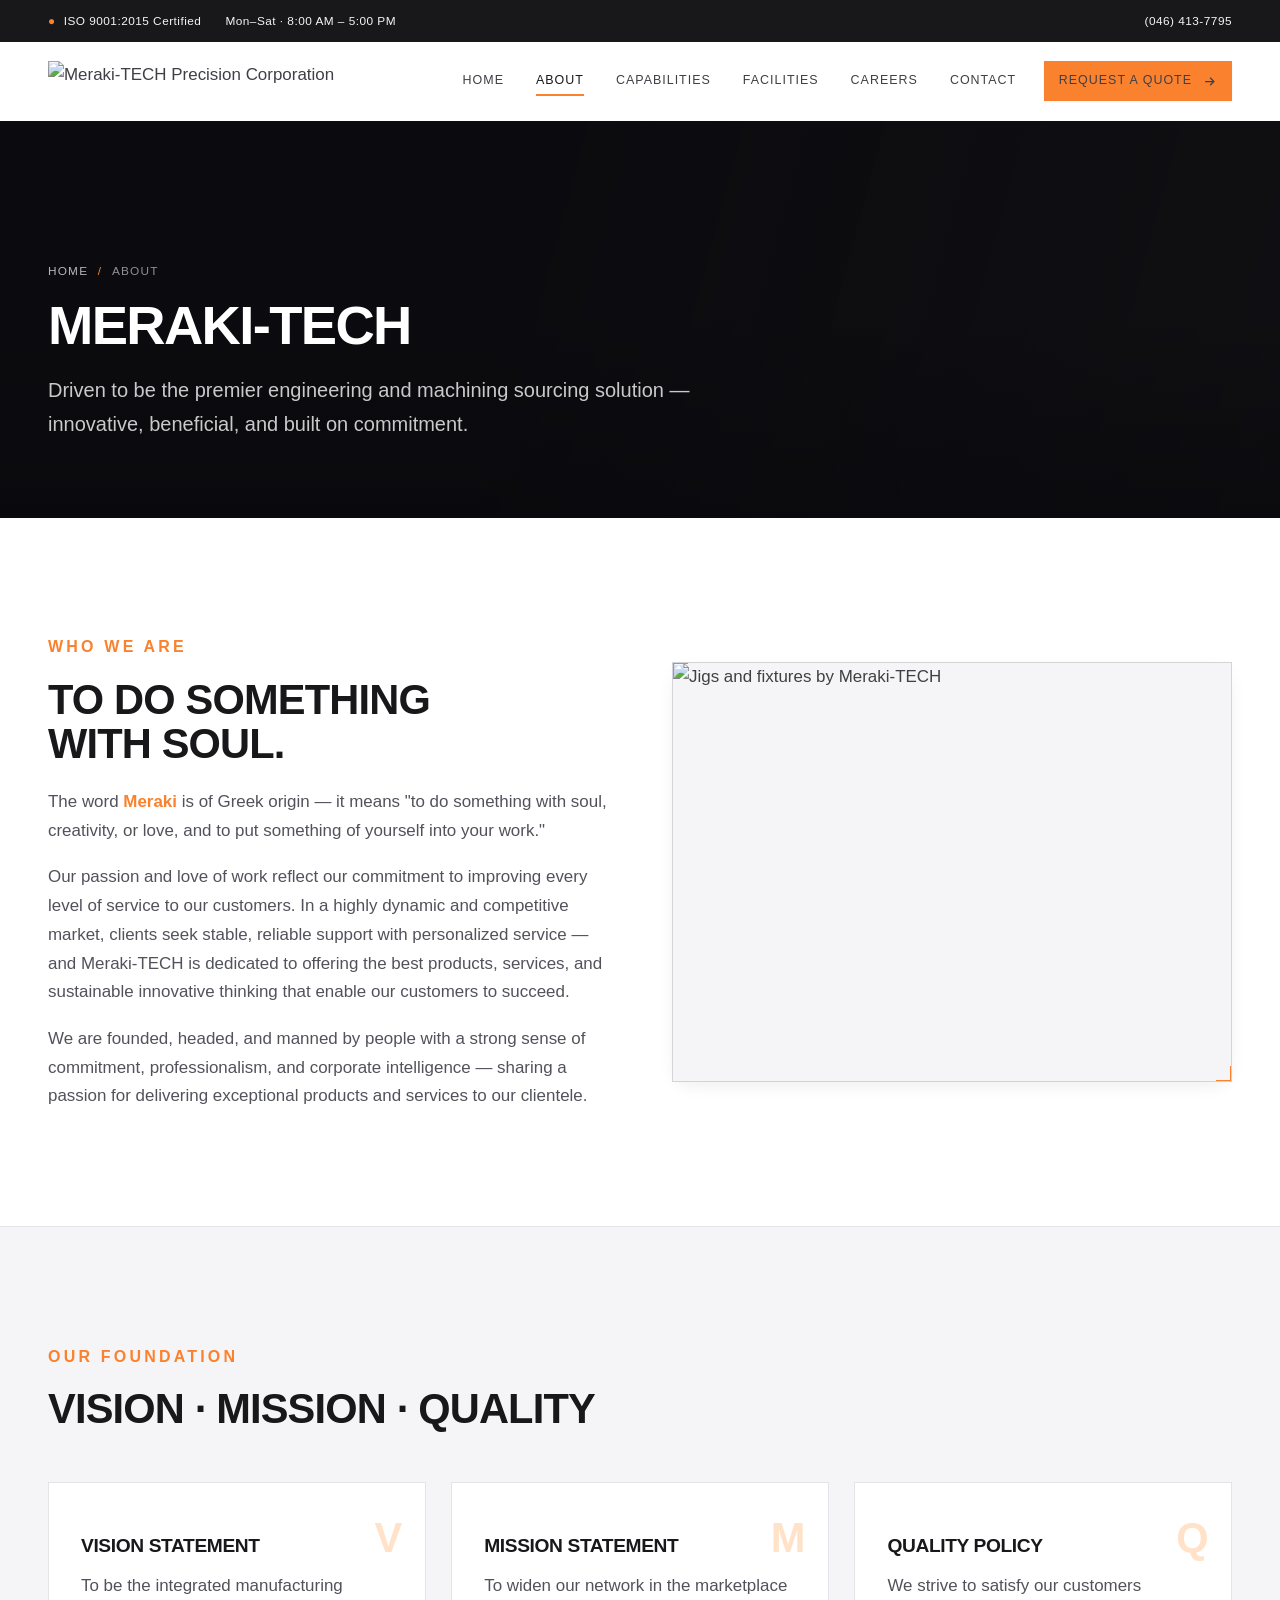
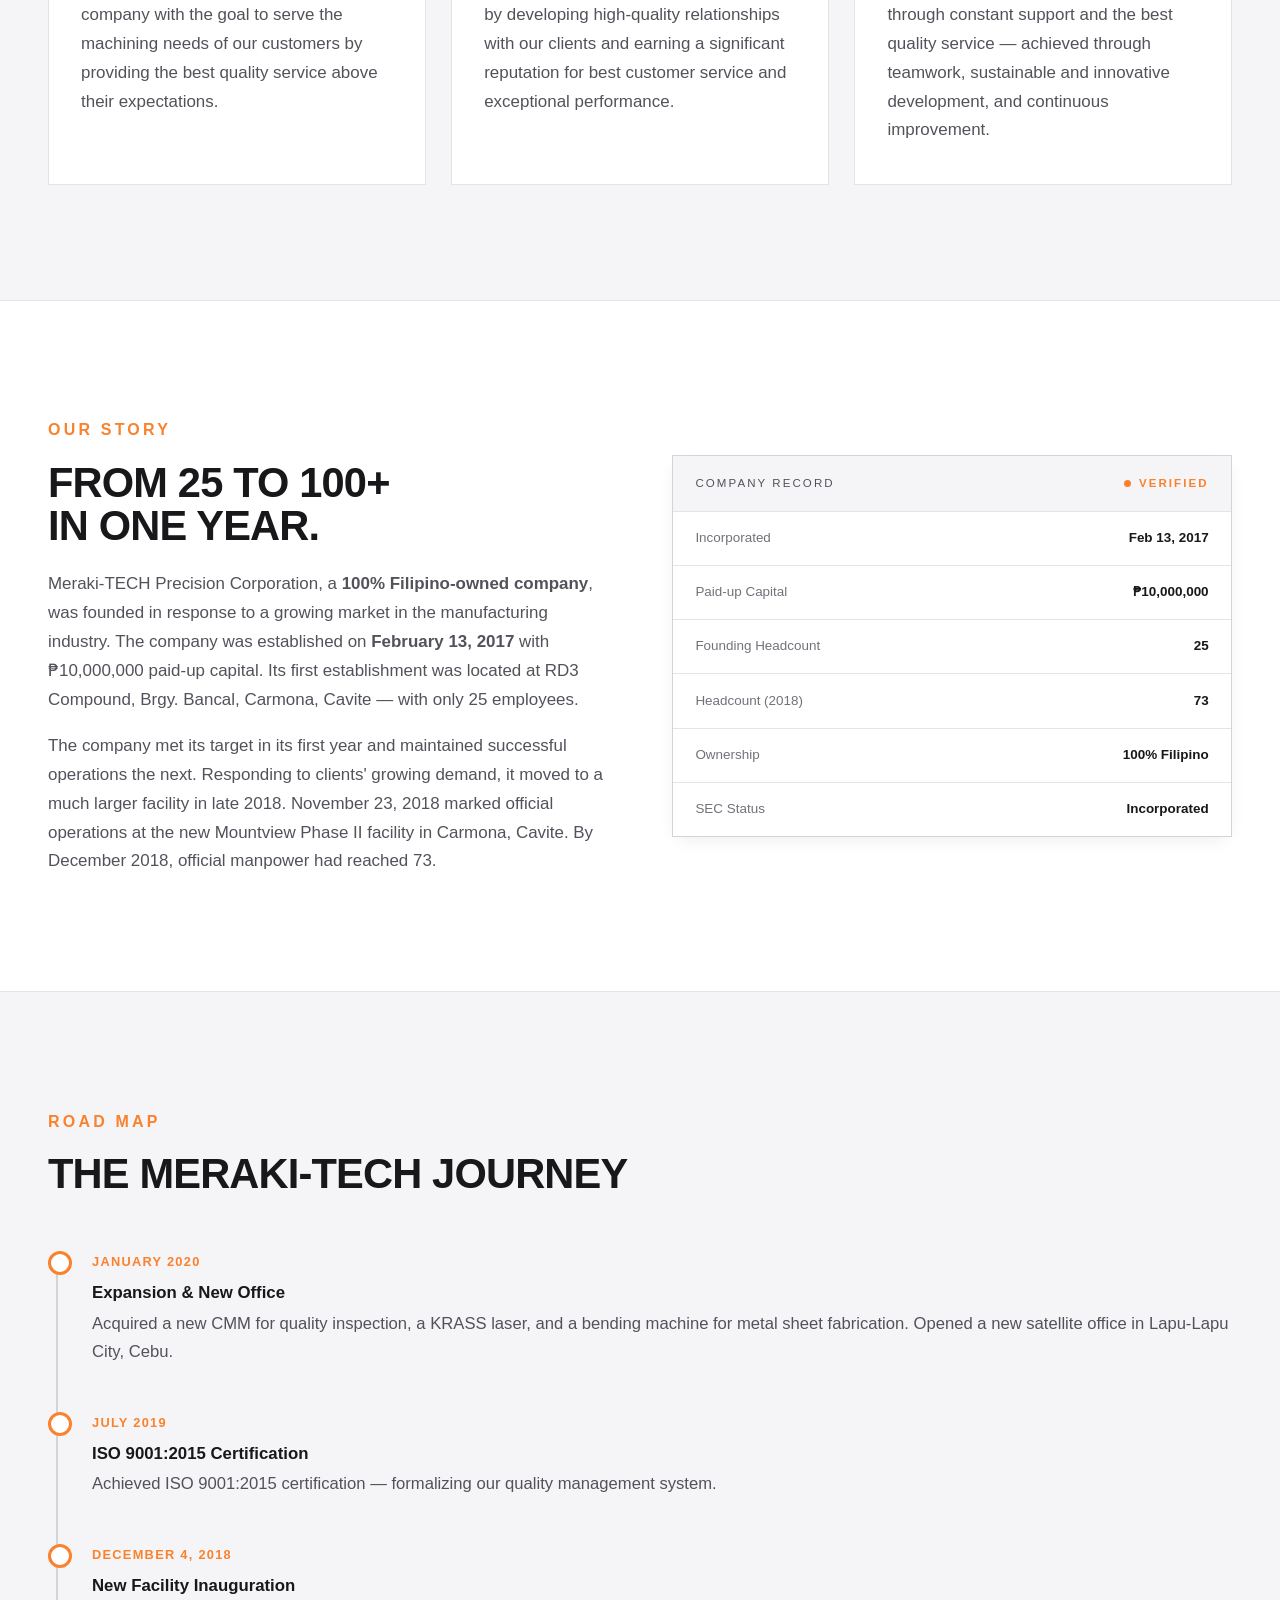
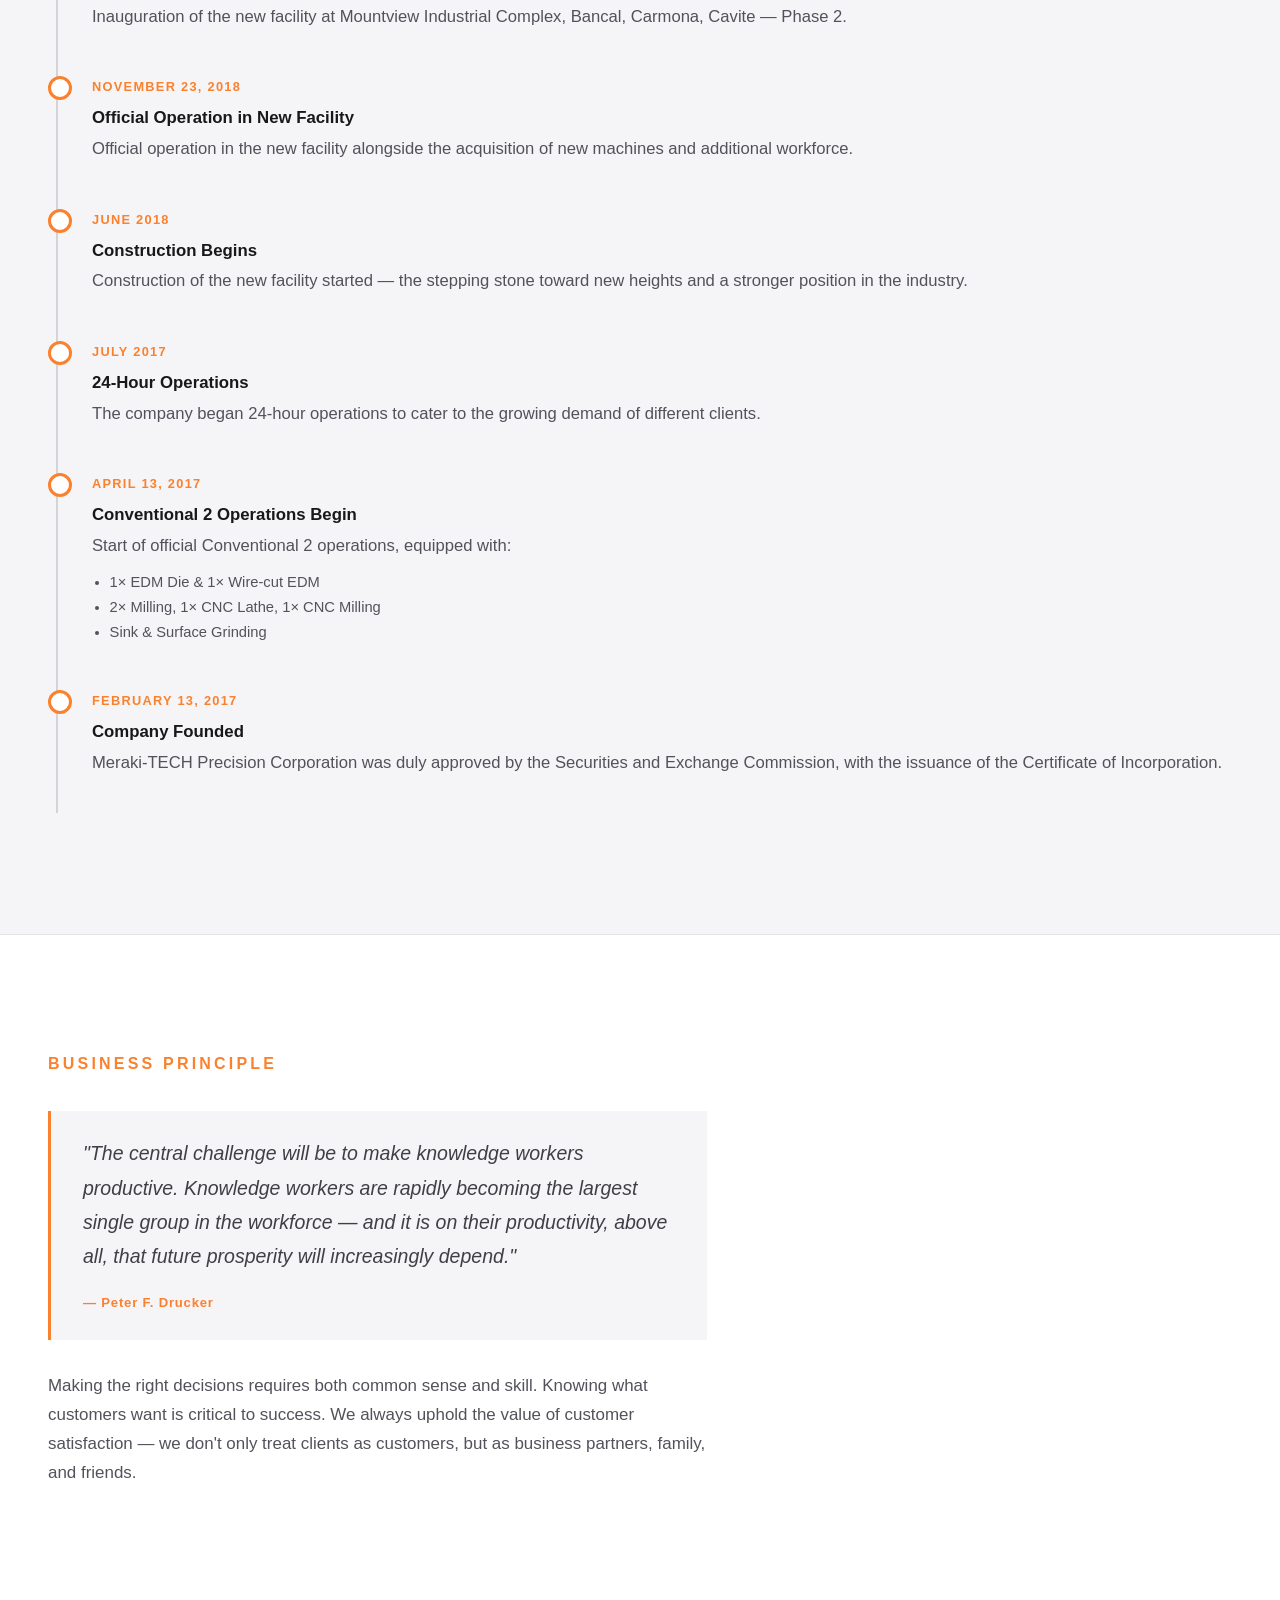
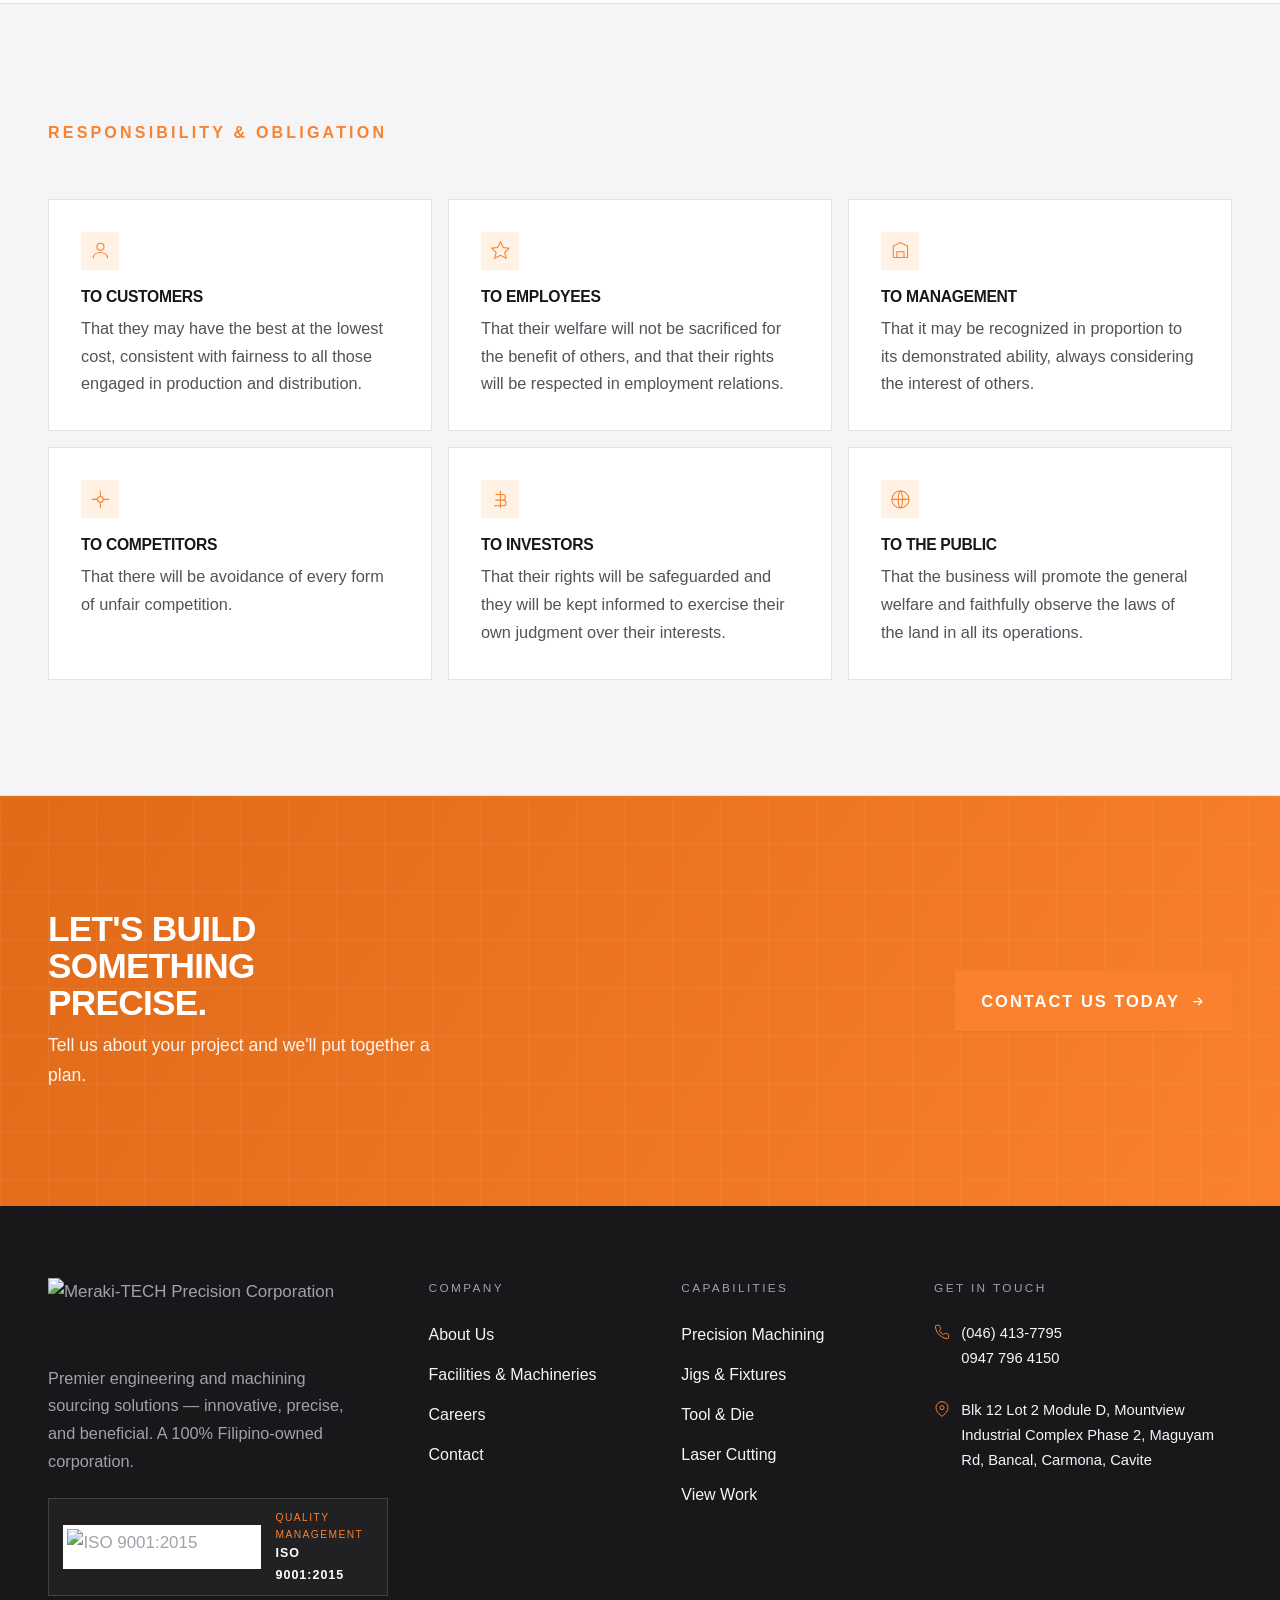
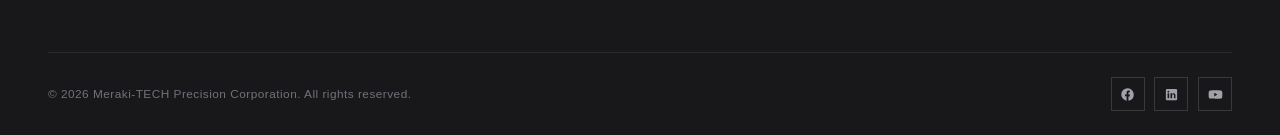
==== commit cbdcffeb: "Arial" ====
--- a/about.html
+++ b/about.html
@@ -4,9 +4,10 @@
 <meta charset="UTF-8">
 <meta name="viewport" content="width=device-width, initial-scale=1">
 <title>About Us | Meraki-TECH Precision Corporation</title>
-<meta name="description" content="Meraki-TECH Precision Corporation — a 100% Filipino-owned, ISO 9001:2015-certified precision machining company founded in 2017 in Carmona, Cavite. Our vision, mission, history, and responsibilities.">
+<meta name="description" content="Learn about Meraki-TECH Precision Corporation — a 100% Filipino-owned, ISO 9001:2015-certified precision machining company founded in Carmona, Cavite in 2017.">
 <meta name="theme-color" content="#fa812d">
-<link rel="stylesheet" href="assets/styles.css">
+<link rel="stylesheet" href="../assets/styles.css">
+<style>:root{--font-display:Arial,sans-serif;--font-body:Arial,sans-serif;--font-mono:Arial,sans-serif}</style>
 </head>
 <body>
 
@@ -19,7 +20,9 @@
 </div></div>
 
 <header class="site"><div class="wrap">
-  <a class="brand" href="index.html" aria-label="Meraki-TECH Precision Corporation"><img class="logo" src="https://meraki-precision.com/wp-content/uploads/2021/03/logo-204x40-1.png" alt="Meraki-TECH Precision Corporation"></a>
+  <a class="brand" href="index.html" aria-label="Meraki-TECH Precision Corporation">
+    <img class="logo" src="https://meraki-precision.com/wp-content/uploads/2021/03/logo-204x40-1.png" alt="Meraki-TECH Precision Corporation">
+  </a>
   <nav class="main">
     <a href="index.html">Home</a>
     <a href="about.html" class="active">About</a>
@@ -45,9 +48,9 @@
 
 <!-- PAGE HERO -->
 <section class="page-hero has-bg" style="background-image:url('https://meraki-precision.com/wp-content/uploads/2021/03/small-bg-1.jpg')">
-  <div class="wrap reveal" >
+  <div class="wrap reveal">
     <div class="crumbs"><a href="index.html">Home</a><span class="sep">/</span>About</div>
-    <h1>About Meraki-TECH</h1>
+    <h1>Meraki-TECH</h1>
     <p class="lead">Driven to be the premier engineering and machining sourcing solution — innovative, beneficial, and built on commitment.</p>
   </div>
 </section>
@@ -76,9 +79,9 @@
       <h2 class="section-title">Vision · Mission · Quality</h2>
     </div>
     <div class="vmq">
-      <div class="card reveal"><span class="big">V</span><span class="tag">Vision</span><h3>Vision Statement</h3><p>To be the integrated manufacturing company with the goal to serve the machining needs of our customers by providing the best quality service above their expectations.</p></div>
-      <div class="card reveal"><span class="big">M</span><span class="tag">Mission</span><h3>Mission Statement</h3><p>To widen our network in the marketplace by developing high-quality relationships with our clients and earning a significant reputation for best customer service and exceptional performance.</p></div>
-      <div class="card reveal"><span class="big">Q</span><span class="tag">Quality</span><h3>Quality Policy</h3><p>We strive to satisfy our customers through constant support and the best quality service — achieved through teamwork, sustainable and innovative development, and continuous improvement.</p></div>
+      <div class="card reveal"><span class="big">V</span><span class="tag"></span><h3>Vision Statement</h3><p>To be the integrated manufacturing company with the goal to serve the machining needs of our customers by providing the best quality service above their expectations.</p></div>
+      <div class="card reveal"><span class="big">M</span><span class="tag"></span><h3>Mission Statement</h3><p>To widen our network in the marketplace by developing high-quality relationships with our clients and earning a significant reputation for best customer service and exceptional performance.</p></div>
+      <div class="card reveal"><span class="big">Q</span><span class="tag"></span><h3>Quality Policy</h3><p>We strive to satisfy our customers through constant support and the best quality service — achieved through teamwork, sustainable and innovative development, and continuous improvement.</p></div>
     </div>
   </div>
 </section>
@@ -88,8 +91,8 @@
   <div class="wrap split">
     <div class="reveal">
       <span class="eyebrow">Our Story</span>
-      <h2 class="section-title" style="margin:1rem 0 1.4rem">From 25 To 70+<br>In One Year.</h2>
-      <p style="color:var(--gray-600);margin-bottom:1.1rem">Meraki-TECH Precision Corporation, a <strong style="color:var(--white)">100% Filipino-owned company</strong>, was founded in response to a growing market in the manufacturing industry. The company was established on <strong style="color:var(--black)">February 13, 2017</strong> with ₱10,000,000 paid-up capital. Its first establishment was located at RD3 Compound, Brgy. Bancal, Carmona, Cavite — with only 25 employees.</p>
+      <h2 class="section-title" style="margin:1rem 0 1.4rem">From 25 To 100+<br>In One Year.</h2>
+      <p style="color:var(--gray-600);margin-bottom:1.1rem">Meraki-TECH Precision Corporation, a <strong>100% Filipino-owned company</strong>, was founded in response to a growing market in the manufacturing industry. The company was established on <strong>February 13, 2017</strong> with ₱10,000,000 paid-up capital. Its first establishment was located at RD3 Compound, Brgy. Bancal, Carmona, Cavite — with only 25 employees.</p>
       <p style="color:var(--gray-600)">The company met its target in its first year and maintained successful operations the next. Responding to clients' growing demand, it moved to a much larger facility in late 2018. November 23, 2018 marked official operations at the new Mountview Phase II facility in Carmona, Cavite. By December 2018, official manpower had reached 73.</p>
     </div>
     <div class="reveal">
@@ -127,7 +130,7 @@
   </div>
 </section>
 
-<!-- BUSINESS PRINCIPLE QUOTE -->
+<!-- BUSINESS PRINCIPLE -->
 <section>
   <div class="wrap">
     <div class="shead reveal" style="margin-bottom:2rem"><span class="eyebrow">Business Principle</span></div>
@@ -135,7 +138,7 @@
       <p>"The central challenge will be to make knowledge workers productive. Knowledge workers are rapidly becoming the largest single group in the workforce — and it is on their productivity, above all, that future prosperity will increasingly depend."</p>
       <cite>— Peter F. Drucker</cite>
     </div>
-    <p class="reveal" style="color:var(--gray-600);max-width:70ch;margin-top:2rem">Making the right decisions requires both common sense and skill. Knowing what customers want is critical to success. We always uphold the value of customer satisfaction — we don't only treat clients as customers, but as business partners, family, and friends. We treat them as one of our own.</p>
+    <p class="reveal" style="color:var(--gray-600);max-width:70ch;margin-top:2rem">Making the right decisions requires both common sense and skill. Knowing what customers want is critical to success. We always uphold the value of customer satisfaction — we don't only treat clients as customers, but as business partners, family, and friends.</p>
   </div>
 </section>
 
@@ -144,7 +147,6 @@
   <div class="wrap">
     <div class="shead reveal">
       <span class="eyebrow">Responsibility &amp; Obligation</span>
-      <h2 class="section-title">Who We Answer To</h2>
     </div>
     <div class="resp-grid">
       <div class="resp reveal"><div class="ic"><svg viewBox="0 0 32 32"><circle cx="16" cy="11" r="5"/><path d="M6 27c0-5 4.5-8 10-8s10 3 10 8"/></svg></div><h4>To Customers</h4><p>That they may have the best at the lowest cost, consistent with fairness to all those engaged in production and distribution.</p></div>
@@ -169,16 +171,43 @@
 <footer class="site"><div class="wrap">
   <div class="foot-top">
     <div>
-      <a class="brand" href="index.html" aria-label="Meraki-TECH Precision Corporation"><img class="logo" src="https://meraki-precision.com/wp-content/uploads/2021/03/logo-204x40-1.png" alt="Meraki-TECH Precision Corporation"></a>
+      <a class="brand" href="index.html" aria-label="Meraki-TECH Precision Corporation">
+        <img class="logo" src="https://meraki-precision.com/wp-content/uploads/2026/06/logo_x2.png" alt="Meraki-TECH Precision Corporation">
+      </a>
       <p class="fdesc">Premier engineering and machining sourcing solutions — innovative, precise, and beneficial. A 100% Filipino-owned corporation.</p>
-      <div class="fcert"><img src="https://meraki-precision.com/wp-content/uploads/2021/03/KSQ-logo-300x182.png" alt="ISO 9001:2015 certification by KSQ"><div class="txt"><small>QUALITY MANAGEMENT</small><b>ISO 9001:2015</b></div></div>
-    </div>
-    <div><h5>Company</h5><ul><li><a href="about.html">About Us</a></li><li><a href="facilities.html">Facilities &amp; Machineries</a></li><li><a href="careers.html">Careers</a></li><li><a href="contact.html">Contact</a></li></ul></div>
-    <div><h5>Capabilities</h5><ul><li><a href="services.html">Precision Machining</a></li><li><a href="services.html">Jigs &amp; Fixtures</a></li><li><a href="services.html">Tool &amp; Die</a></li><li><a href="services.html">Laser Cutting</a></li><li><a href="services.html#gallery">View Work</a></li></ul></div>
-    <div><h5>Get In Touch</h5><ul class="fcontact">
-      <li><span class="ic"><svg viewBox="0 0 24 24"><path d="M22 16.92v3a2 2 0 0 1-2.18 2 19.79 19.79 0 0 1-8.63-3.07 19.5 19.5 0 0 1-6-6 19.79 19.79 0 0 1-3.07-8.67A2 2 0 0 1 4.11 2h3a2 2 0 0 1 2 1.72 12.84 12.84 0 0 0 .7 2.81 2 2 0 0 1-.45 2.11L8.09 9.91a16 16 0 0 0 6 6l1.27-1.27a2 2 0 0 1 2.11-.45 12.84 12.84 0 0 0 2.81.7A2 2 0 0 1 22 16.92z"/></svg></span><span>(046) 413-7795<br>0947 796 4150</span></li>
-      <li><span class="ic"><svg viewBox="0 0 24 24"><path d="M21 10c0 7-9 13-9 13s-9-6-9-13a9 9 0 0 1 18 0z"/><circle cx="12" cy="10" r="3"/></svg></span><span>Mountview Industrial Complex Phase 2, Carmona, Cavite</span></li>
-    </ul></div>
+      <div class="fcert">
+        <img src="https://meraki-precision.com/wp-content/uploads/2021/03/KSQ-logo-300x182.png" alt="ISO 9001:2015 certification by KSQ">
+        <div class="txt"><small>QUALITY MANAGEMENT</small><b>ISO 9001:2015</b></div>
+      </div>
+    </div>
+    <div>
+      <h5>Company</h5>
+      <ul>
+        <li><a href="about.html">About Us</a></li>
+        <li><a href="facilities.html">Facilities &amp; Machineries</a></li>
+        <li><a href="careers.html">Careers</a></li>
+        <li><a href="contact.html">Contact</a></li>
+      </ul>
+    </div>
+    <div>
+      <h5>Capabilities</h5>
+      <ul>
+        <li><a href="services.html">Precision Machining</a></li>
+        <li><a href="services.html">Jigs &amp; Fixtures</a></li>
+        <li><a href="services.html">Tool &amp; Die</a></li>
+        <li><a href="services.html">Laser Cutting</a></li>
+        <li><a href="services.html#gallery">View Work</a></li>
+      </ul>
+    </div>
+    <div>
+      <h5>Get In Touch</h5>
+      <ul class="fcontact">
+        <li><span class="ic"><svg viewBox="0 0 24 24"><path d="M22 16.92v3a2 2 0 0 1-2.18 2 19.79 19.79 0 0 1-8.63-3.07 19.5 19.5 0 0 1-6-6 19.79 19.79 0 0 1-3.07-8.67A2 2 0 0 1 4.11 2h3a2 2 0 0 1 2 1.72 12.84 12.84 0 0 0 .7 2.81 2 2 0 0 1-.45 2.11L8.09 9.91a16 16 0 0 0 6 6l1.27-1.27a2 2 0 0 1 2.11-.45 12.84 12.84 0 0 0 2.81.7A2 2 0 0 1 22 16.92z"/></svg></span>
+          <span>(046) 413-7795<br>0947 796 4150</span></li>
+        <li><span class="ic"><svg viewBox="0 0 24 24"><path d="M21 10c0 7-9 13-9 13s-9-6-9-13a9 9 0 0 1 18 0z"/><circle cx="12" cy="10" r="3"/></svg></span>
+          <span>Blk 12 Lot 2 Module D, Mountview Industrial Complex Phase 2, Maguyam Rd, Bancal, Carmona, Cavite</span></li>
+      </ul>
+    </div>
   </div>
   <div class="foot-bottom">
     <p>© 2026 Meraki-TECH Precision Corporation. All rights reserved.</p>
@@ -190,6 +219,6 @@
   </div>
 </div></footer>
 
-<script src="assets/main.js"></script>
+<script src="../assets/main.js"></script>
 </body>
 </html>
--- a/assets/styles.css
+++ b/assets/styles.css
@@ -2,8 +2,6 @@
    MERAKI-TECH PRECISION — Design System (LIGHT)
    White background · Orange (#fa812d) · Gray scale
    ========================================================= */
-
-@import url('https://fonts.googleapis.com/css2?family=IBM+Plex+Mono:wght@400;500;600&display=swap');
 
 :root{
   /* Brand */
@@ -30,7 +28,7 @@
 
   --font-display:'Helvetica Neue',Helvetica,Arial,sans-serif;
   --font-body:'Helvetica Neue',Helvetica,Arial,sans-serif;
-  --font-mono:'IBM Plex Mono',monospace;
+  --font-mono:'Helvetica Neue',Helvetica,Arial,sans-serif;
 
   --maxw:1240px;
   --ease:cubic-bezier(.16,1,.3,1);
@@ -59,10 +57,10 @@
 /* Typography */
 h1,h2,h3,h4{font-family:var(--font-display);color:var(--gray-900);line-height:1.05;letter-spacing:-.02em}
 .eyebrow{
-  font-family:var(--font-mono);font-size:.80rem;letter-spacing:.20em;text-transform:uppercase;
-  color:var(--orange);display:inline-flex;align-items:center;gap:.7rem;font-weight:500;
-}
-.eyebrow::before{content:"";width:28px;height:1px;background:var(--orange)}
+  font-family:var(--font-body);font-size:1.00rem;letter-spacing:.20em;text-transform:uppercase;
+  color:var(--orange);display:inline-flex;align-items:center;gap:.7rem;font-weight:800;
+}
+/* .eyebrow::before{content:"";width:28px;height:1px;background:var(--orange)} */
 .section-title{font-size:clamp(1.6rem,3.4vw,2.6rem);font-weight:800;text-transform:uppercase;color:var(--gray-900)}
 .lead{font-size:1.25rem;color:var(--gray-600);max-width:62ch;line-height:1.7}
 .mono{font-family:var(--font-mono)}
@@ -71,8 +69,8 @@
 
 /* Buttons */
 .btn{
-  display:inline-flex;align-items:center;gap:.65rem;font-family:var(--font-mono);
-  font-size:.82rem;font-weight:500;letter-spacing:.12em;text-transform:uppercase;
+  display:inline-flex;align-items:center;gap:.65rem;font-family:var(--font-body);
+  font-size:1.03rem;font-weight:500;letter-spacing:.12em;text-transform:uppercase;
   padding:.95rem 1.6rem;border:1px solid transparent;cursor:pointer;
   transition:all .35s var(--ease);position:relative;overflow:hidden;
 }
@@ -195,6 +193,7 @@
 .hero-spec .live{
   display:flex;align-items:center;gap:.6rem;font-size:.72rem;letter-spacing:.2em;
   text-transform:uppercase;color:var(--orange);margin-bottom:1.4rem;font-weight:600;
+  text-shadow:0 1px 6px rgba(0,0,0,.8);
 }
 .hero-spec .live::before{
   content:"";width:8px;height:8px;border-radius:50%;flex-shrink:0;
@@ -213,10 +212,12 @@
 }
 .hero-spec .row:last-child{border-bottom:0}
 .hero-spec .row .l{
-  color:rgba(255,255,255,.5);font-size:.8rem;letter-spacing:.06em;
+  color:rgba(255,255,255,.95);font-size:.85rem;letter-spacing:.06em;
+  text-shadow:0 1px 6px rgba(0,0,0,.8);
 }
 .hero-spec .row .v{
   color:var(--white);font-weight:700;font-size:1rem;letter-spacing:.03em;
+  text-shadow:0 1px 6px rgba(0,0,0,.8);
   text-align:right;
 }
 
@@ -331,11 +332,71 @@
 .cta-band .btn-dark{background:var(--gray-900);color:var(--white)}
 .cta-band .btn-dark:hover{background:var(--ink)}
 
+/* ---------- Company Video ---------- */
+.video-feature{
+  background:var(--gray-900);
+  border-top:4px solid var(--orange);
+  text-align:center;
+}
+.video-feature .shead{
+  max-width:560px;
+  margin-left:auto;margin-right:auto;
+  margin-bottom:2.8rem;
+}
+.video-feature .eyebrow{color:var(--orange-bright)}
+.video-feature .section-title{color:var(--white)}
+
+.video-stage{
+  position:relative;
+  width:100%;max-width:960px;
+  margin:0 auto;
+  aspect-ratio:16/9;
+  background:var(--ink);
+  cursor:pointer;overflow:hidden;
+  box-shadow:0 40px 100px rgba(0,0,0,.7);
+  border:1px solid rgba(255,255,255,.07);
+}
+.video-poster{
+  width:100%;height:100%;
+  object-fit:cover;display:block;
+  transition:transform .7s var(--ease),opacity .35s;
+}
+.video-stage:hover .video-poster{transform:scale(1.04);opacity:.78}
+/* Vignette so play button always pops */
+.video-stage::after{
+  content:"";position:absolute;inset:0;
+  background:radial-gradient(ellipse at center,transparent 25%,rgba(0,0,0,.45) 100%);
+  pointer-events:none;z-index:1;
+}
+.video-play-btn{
+  position:absolute;top:50%;left:50%;
+  transform:translate(-50%,-50%);
+  width:84px;height:84px;border-radius:50%;
+  background:var(--orange);color:var(--white);border:0;cursor:pointer;
+  display:grid;place-items:center;
+  transition:.3s var(--ease);
+  animation:vidpulse 2.6s ease-out infinite;
+  z-index:2;pointer-events:none;
+}
+.video-play-btn svg{width:36px;height:36px;margin-left:5px}
+.video-stage:hover .video-play-btn{
+  transform:translate(-50%,-50%) scale(1.14);
+  background:var(--orange-deep);
+  animation:none;
+  box-shadow:0 16px 48px rgba(250,129,45,.65);
+}
+.video-stage video{width:100%;height:100%;display:block;background:#000}
+@keyframes vidpulse{
+  0%{box-shadow:0 0 0 0 rgba(250,129,45,.6)}
+  70%{box-shadow:0 0 0 22px rgba(250,129,45,0)}
+  100%{box-shadow:0 0 0 0 rgba(250,129,45,0)}
+}
+
 /* ---------- Footer (dark) ---------- */
 footer.site{background:var(--gray-900);color:var(--gray-400);padding:72px 0 0}
 .foot-top{display:grid;grid-template-columns:1.6fr 1fr 1fr 1.4fr;gap:40px;padding-bottom:56px;border-bottom:1px solid rgba(255,255,255,.08)}
 /* footer .brand img.logo{filter:brightness(0) invert(1);height:40px} */
-footer .brand img.logo{height:40px}
+footer .brand img.logo{height:64px}
 footer .fdesc{color:var(--gray-400);font-size:1.02rem;max-width:34ch;margin-top:1.4rem;line-height:1.7}
 footer h5{font-family:var(--font-mono);font-size:.74rem;letter-spacing:.2em;text-transform:uppercase;color:var(--gray-400);margin-bottom:1.4rem;font-weight:500}
 footer ul{list-style:none;display:grid;gap:.7rem}
@@ -477,6 +538,9 @@
 .cform .req{color:var(--orange);font-style:normal}
 .cform .frow.two{display:grid;grid-template-columns:1fr 1fr;gap:1rem}
 .form-note{font-family:var(--font-mono);font-size:.72rem;color:var(--gray-500);margin-top:1rem;text-align:center}
+.form-flash{padding:.9rem 1.2rem;margin-bottom:1.4rem;font-size:.92rem;border-left:3px solid}
+.form-flash--ok{background:#f0fdf4;border-color:#22c55e;color:#166534}
+.form-flash--err{background:#fff1f2;border-color:#f43f5e;color:#9f1239}
 .map-embed{margin-top:3rem;border:1px solid var(--border-strong);height:360px;width:100%}
 
 /* ---------- Reveal animation ---------- */
@@ -581,6 +645,7 @@
 /* Responsive */
 @media(max-width:980px){
   nav.main{display:none}
+  .sl-arrow{display:none}
   .burger{display:flex}
   .hero .wrap{grid-template-columns:1fr;gap:36px}
   .hero-copy{max-width:100%}
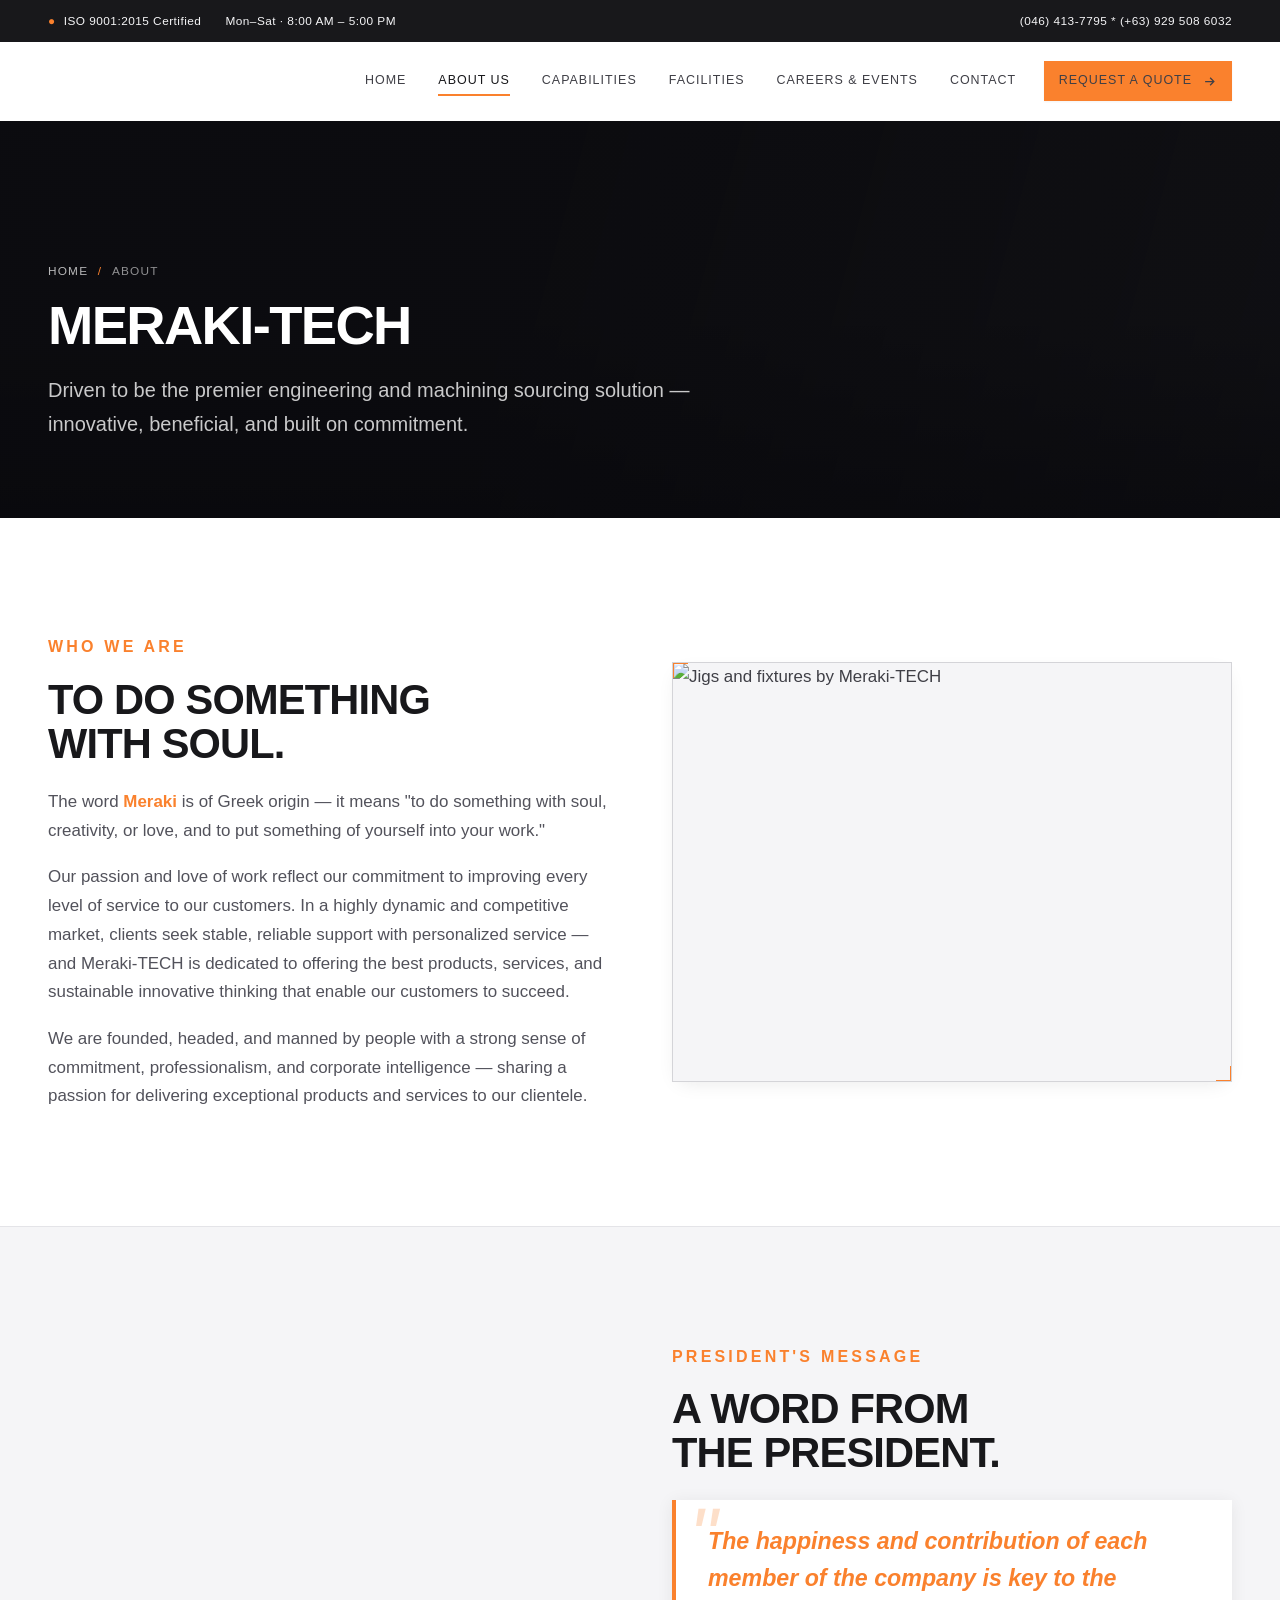
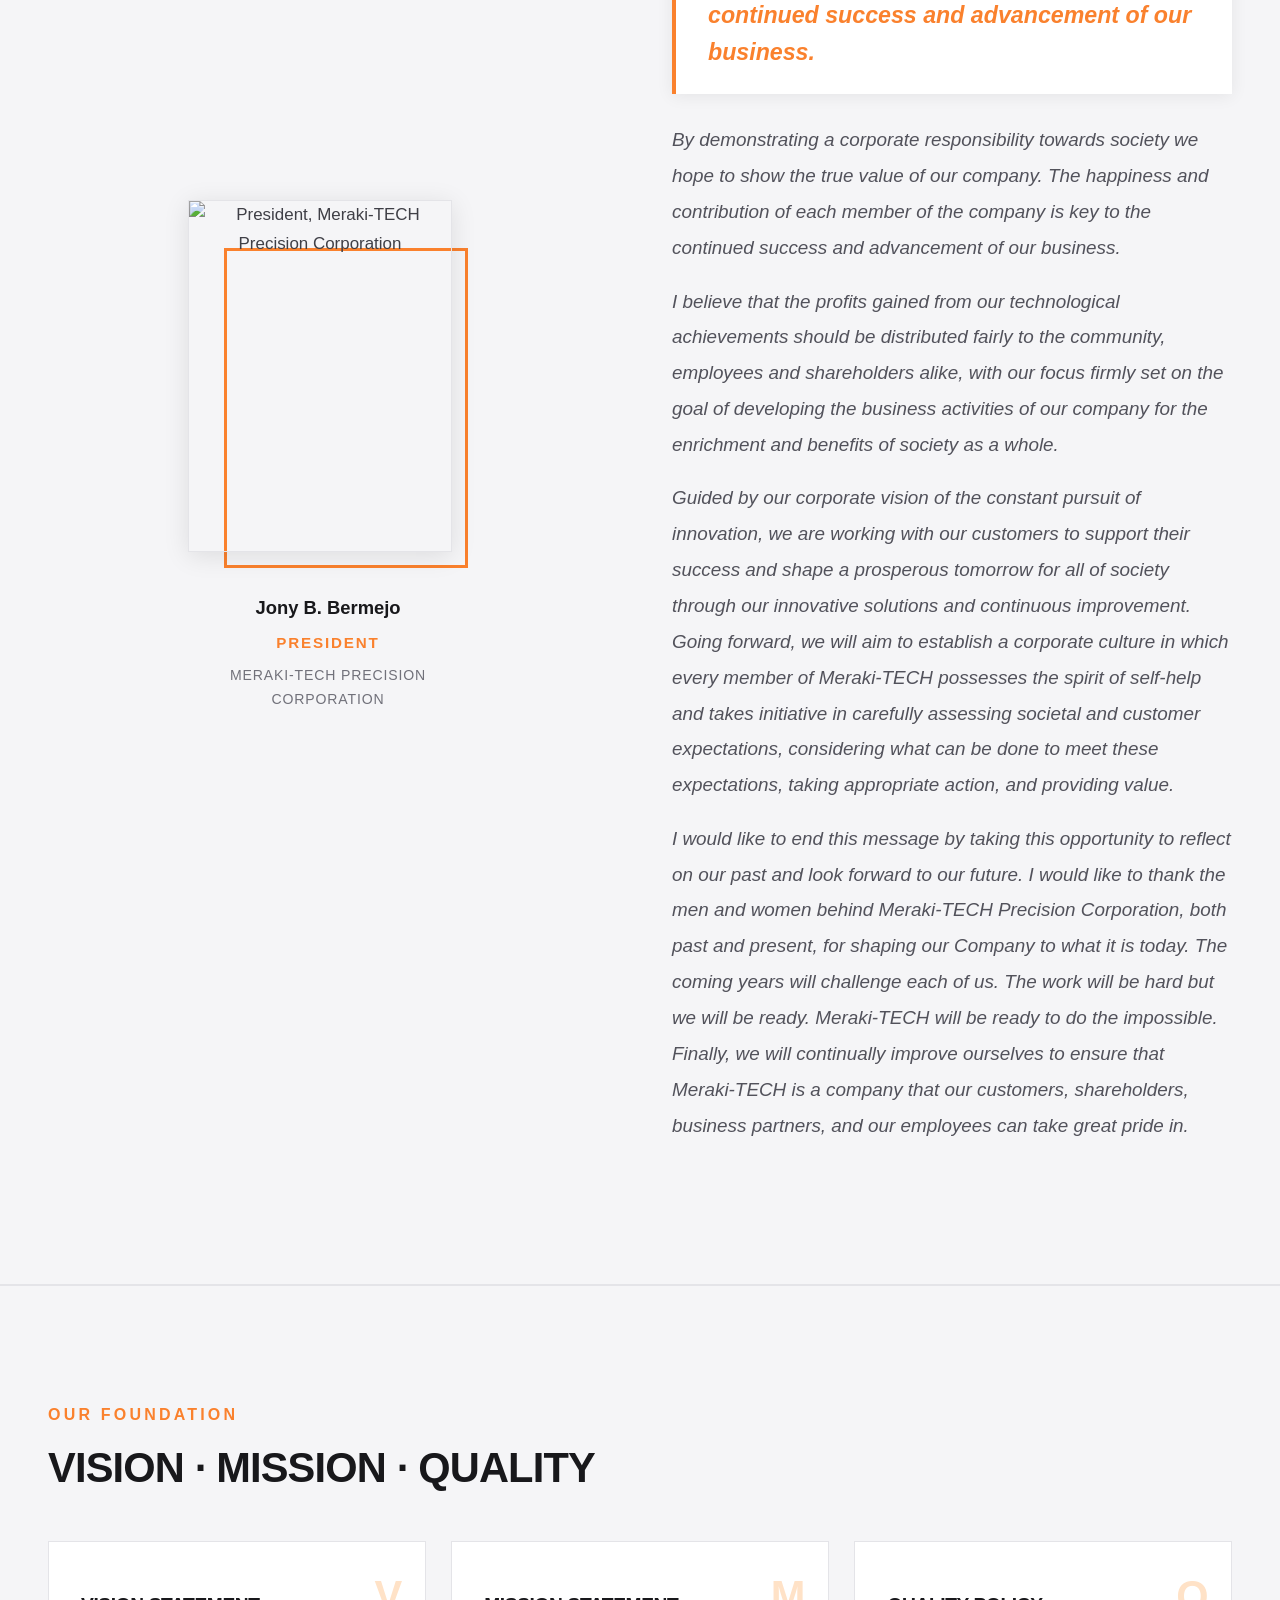
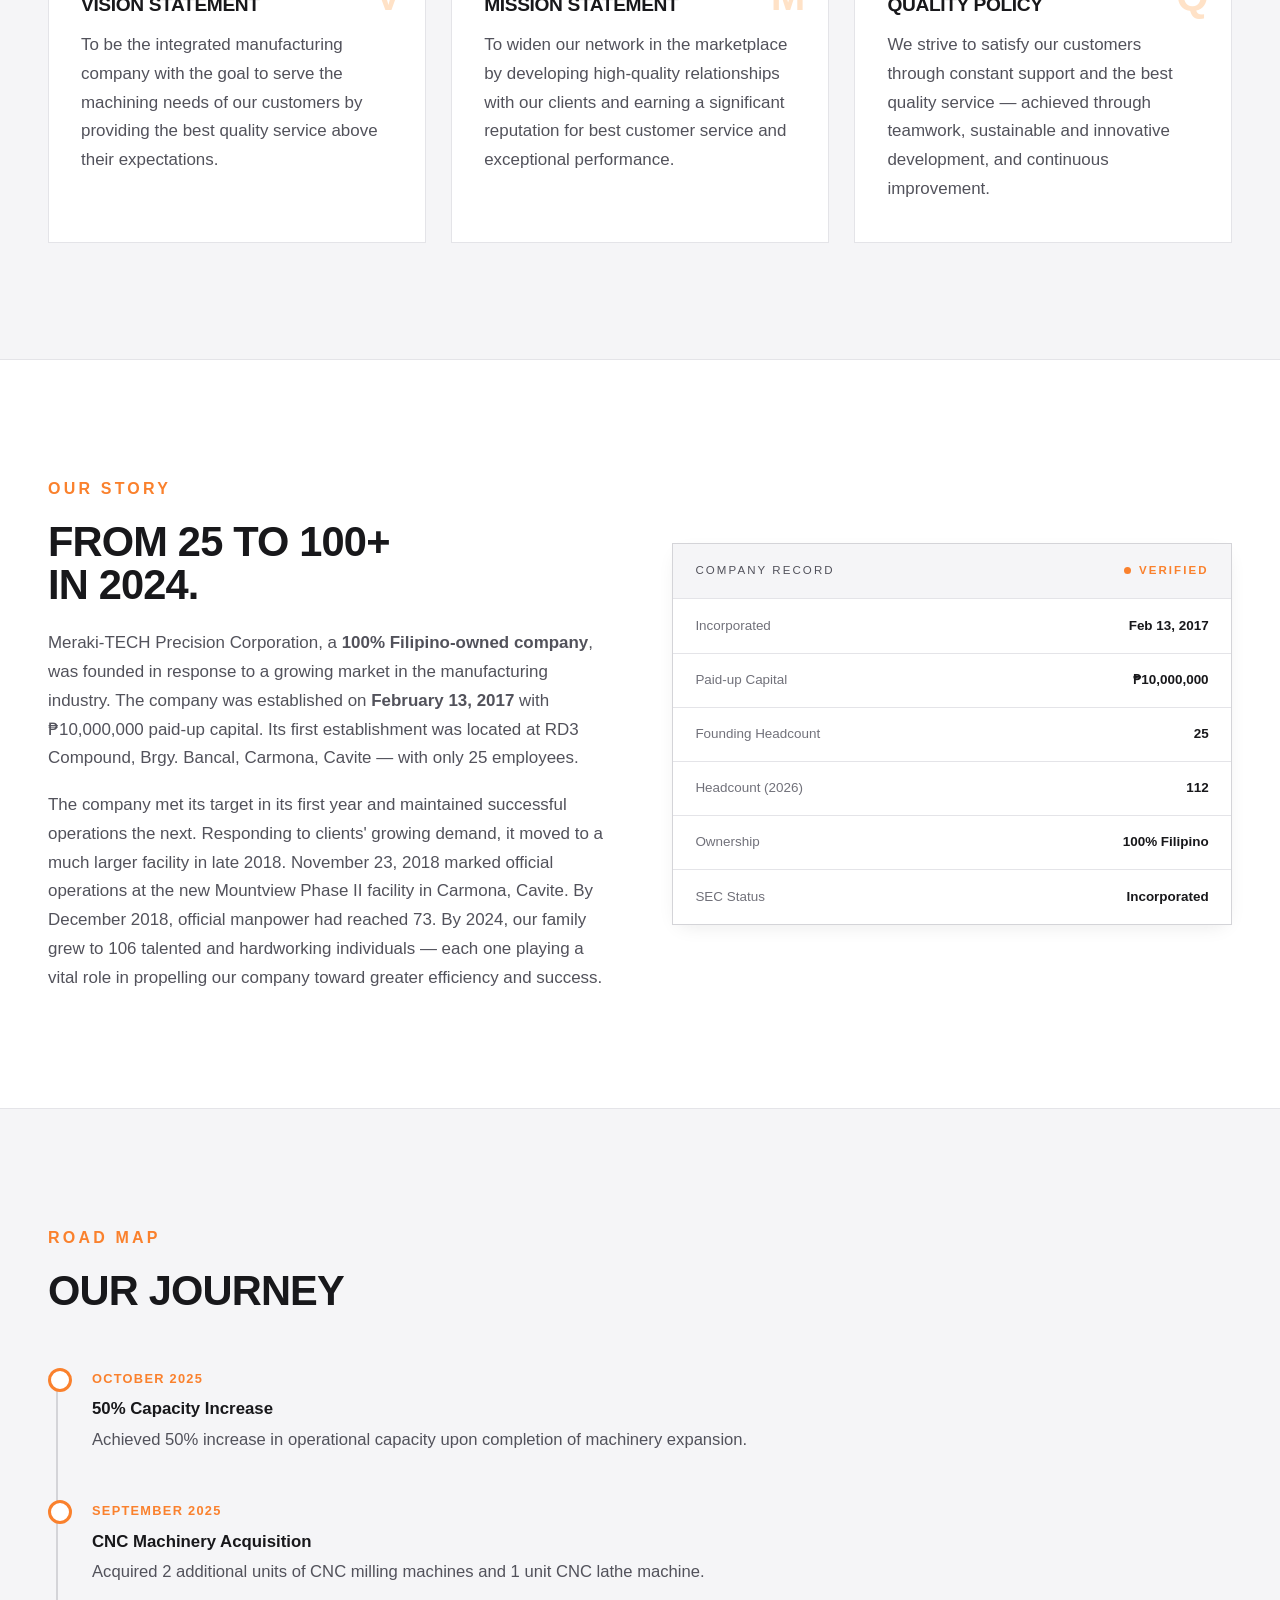
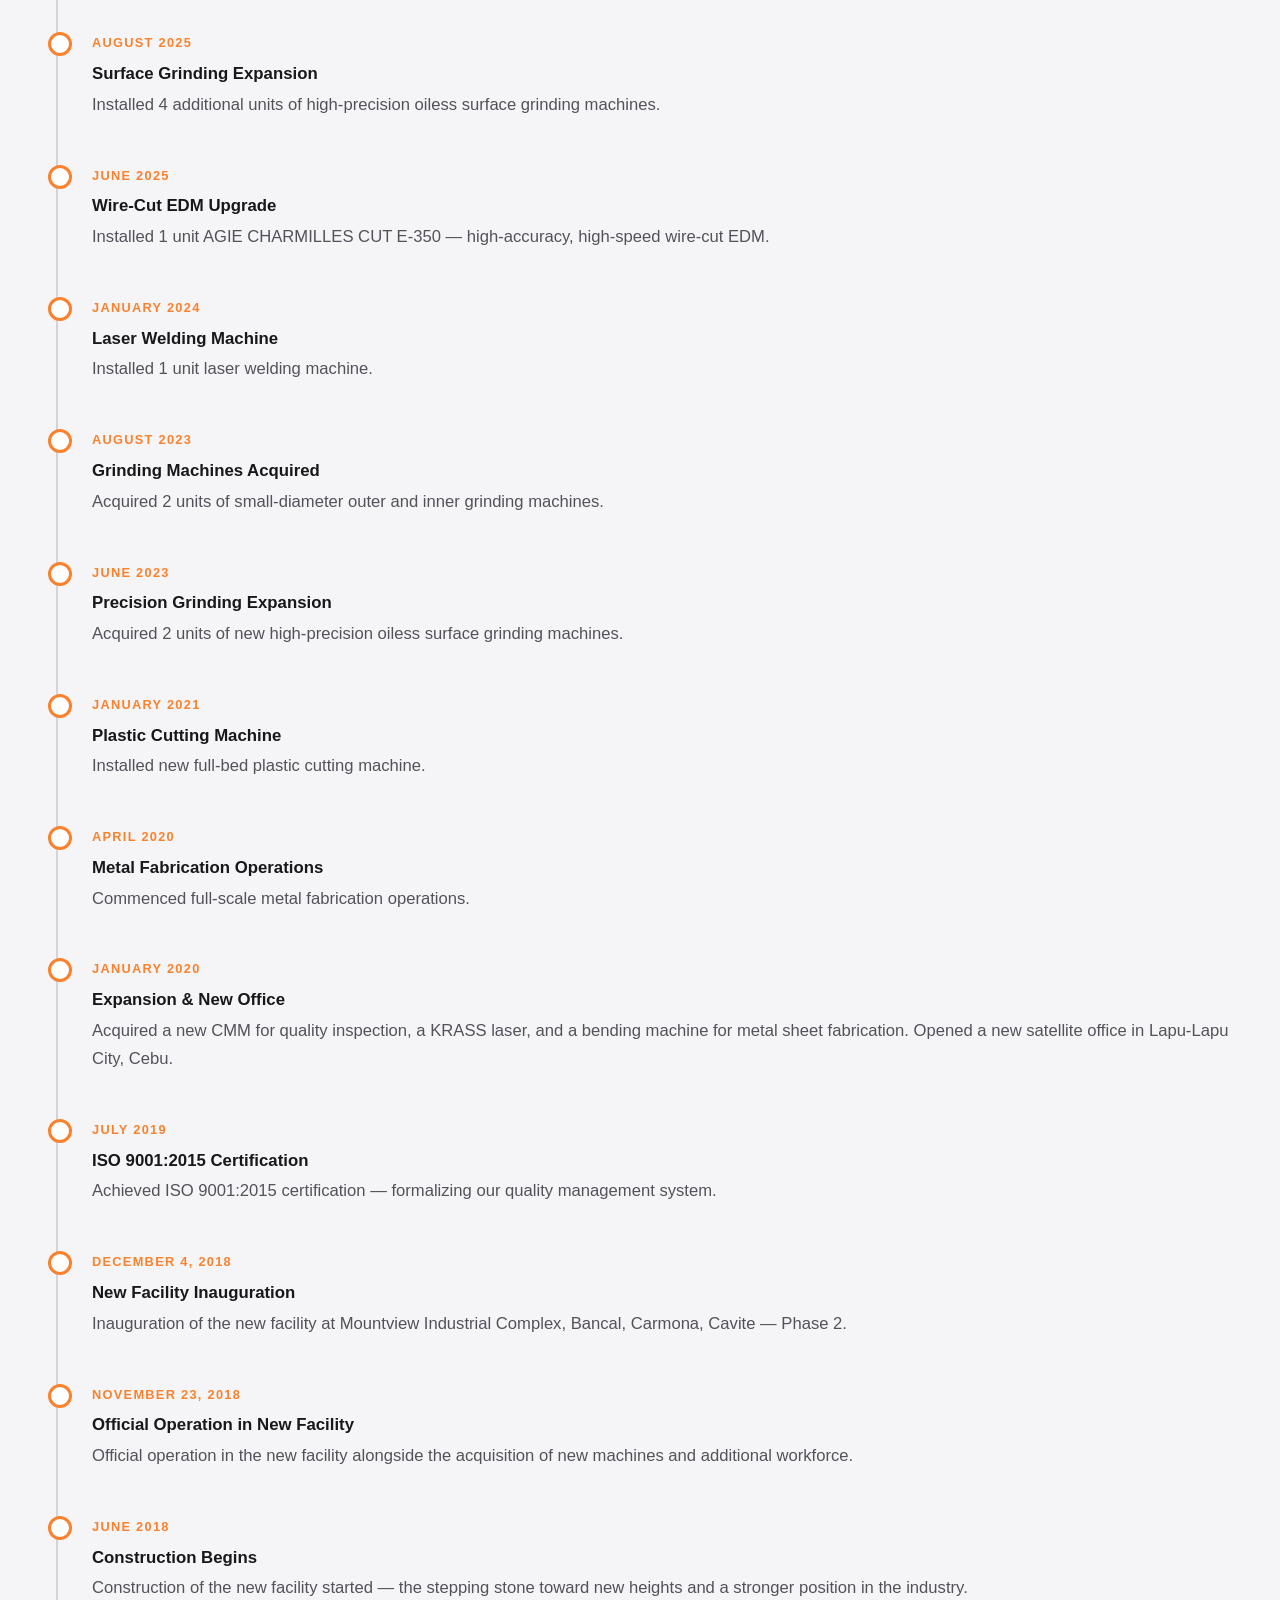
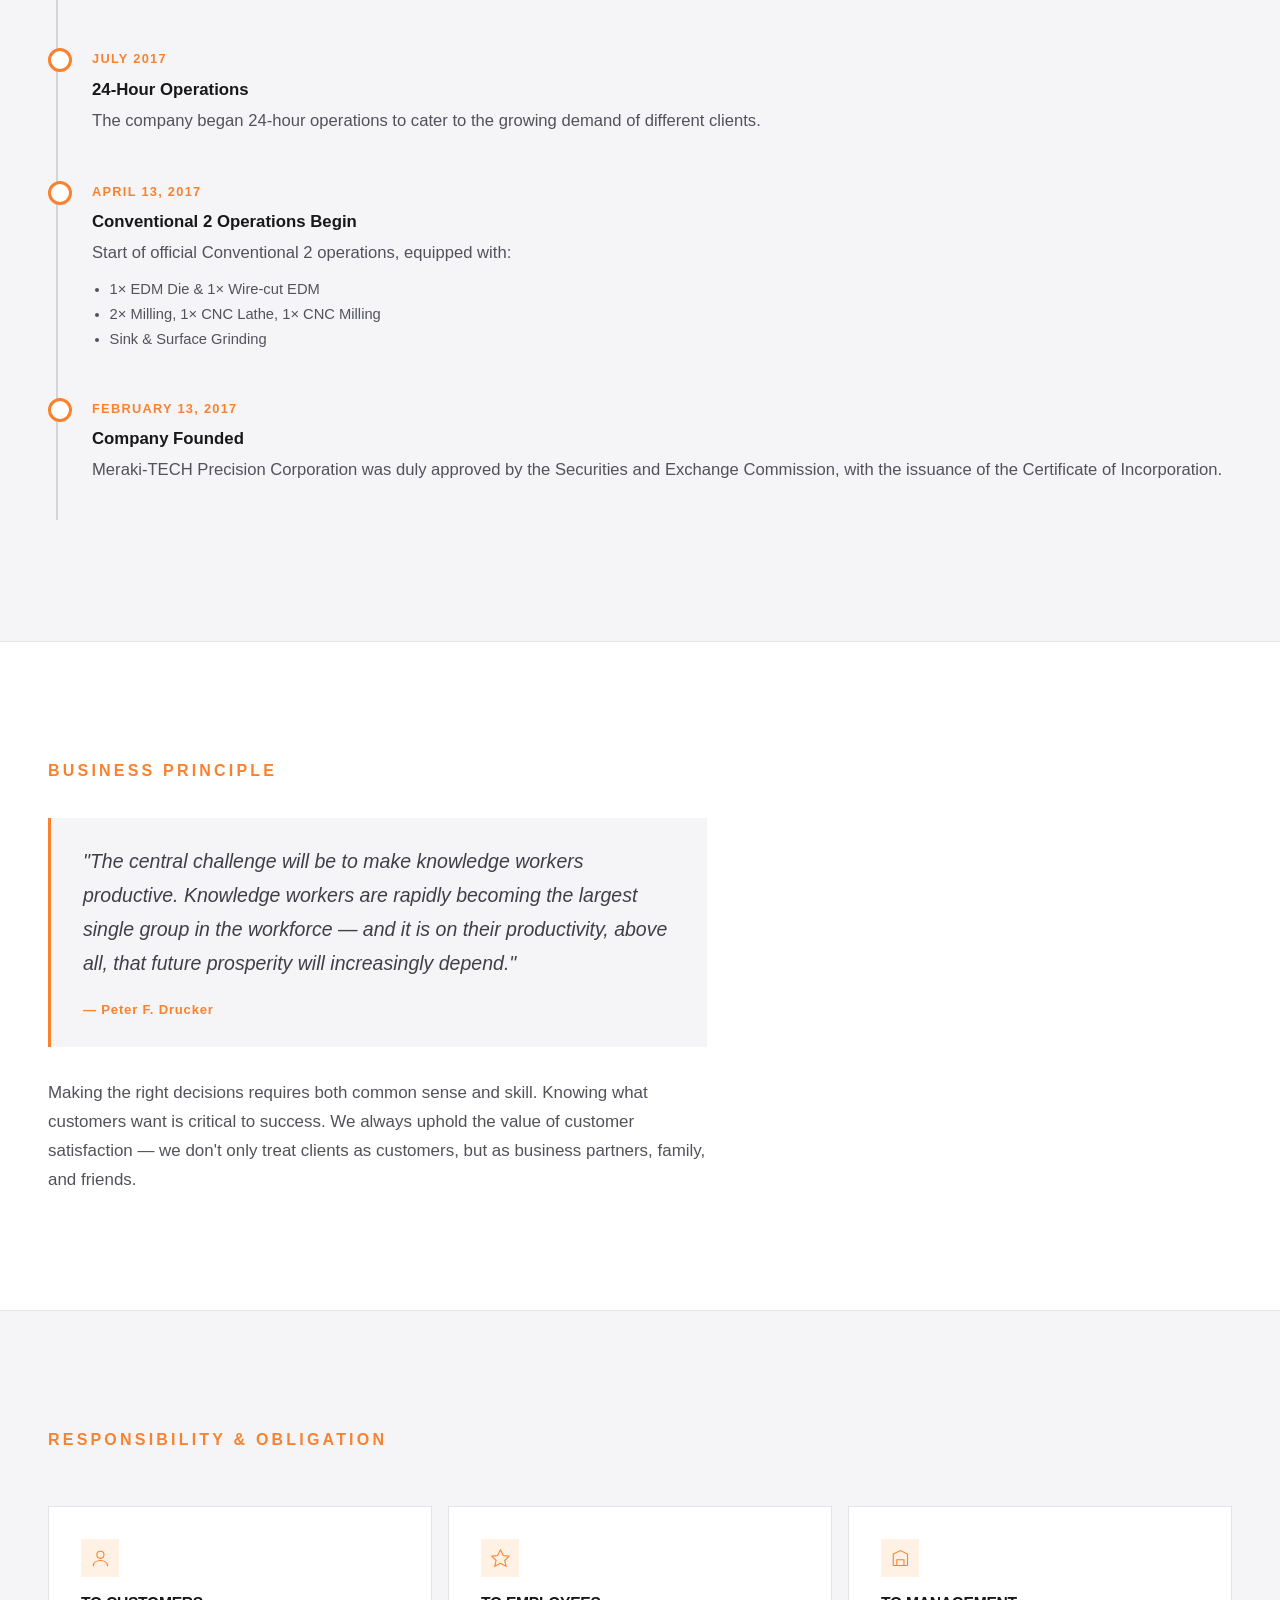
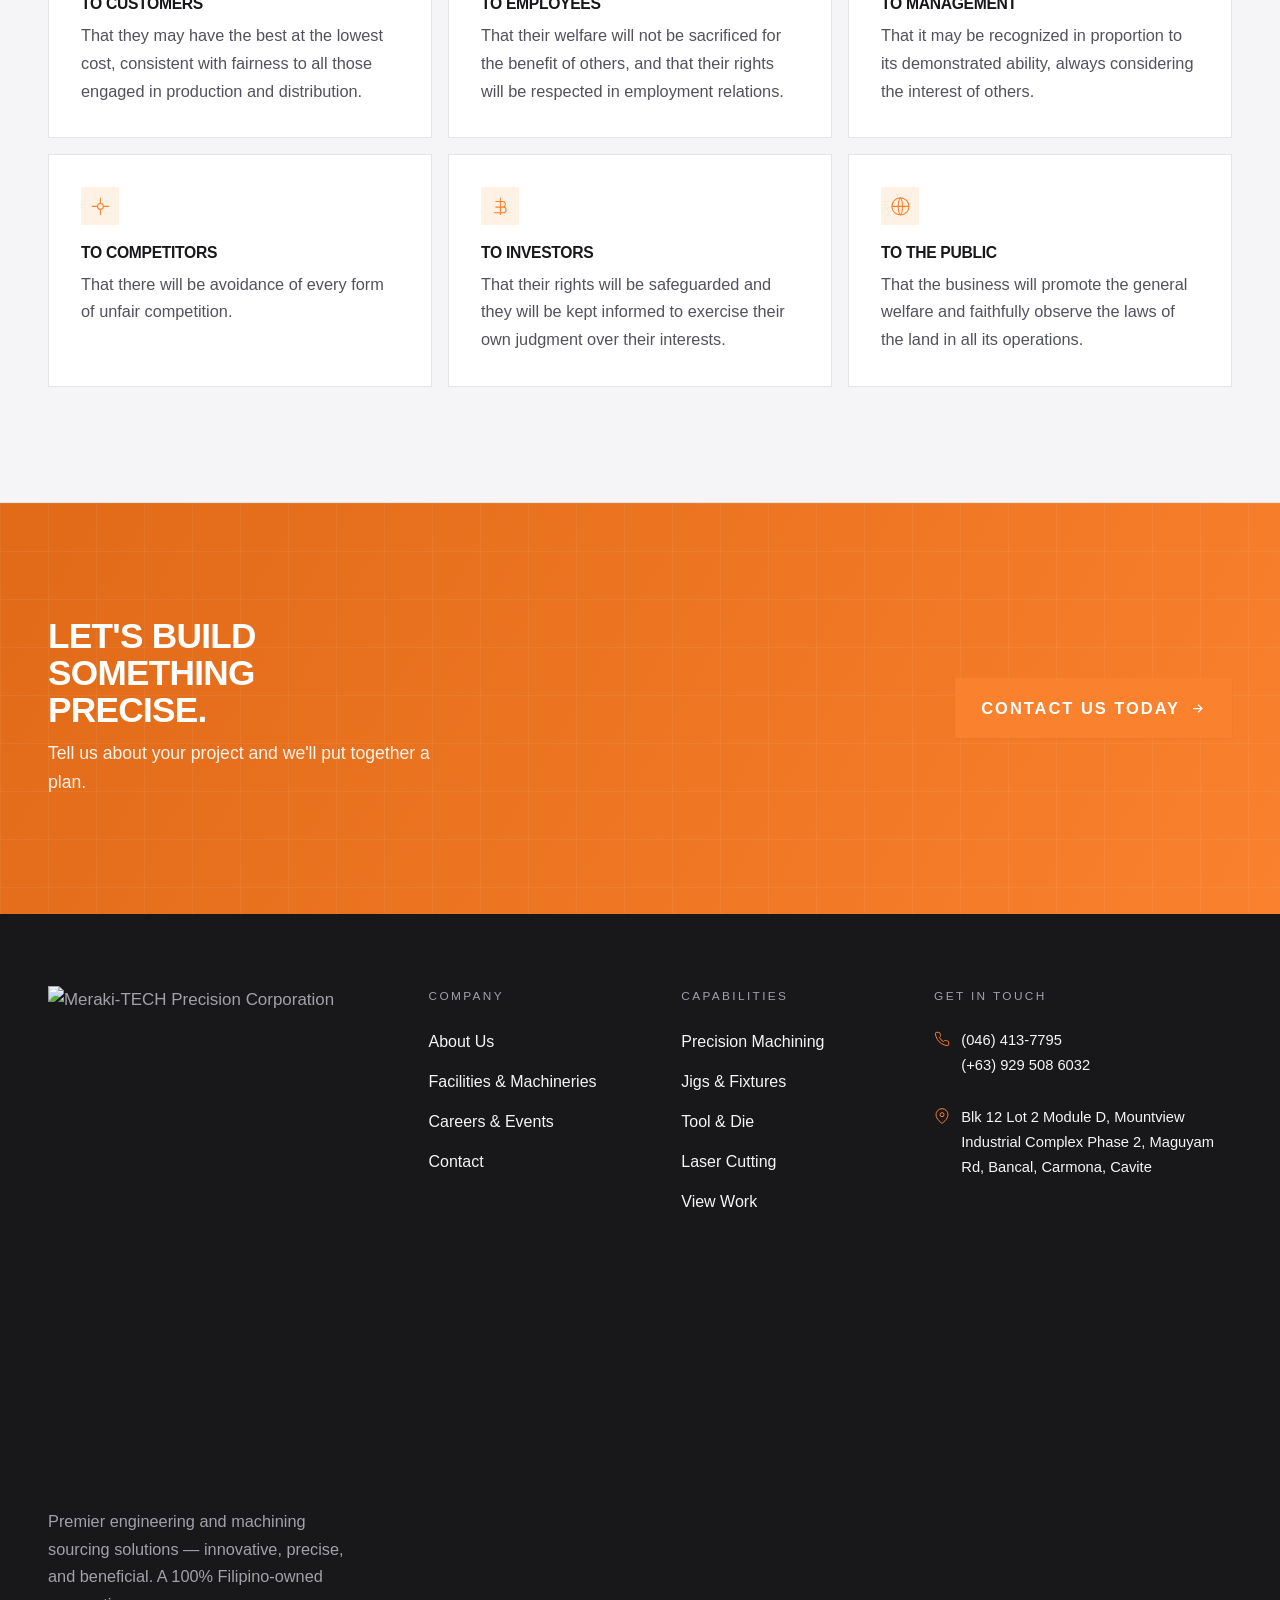
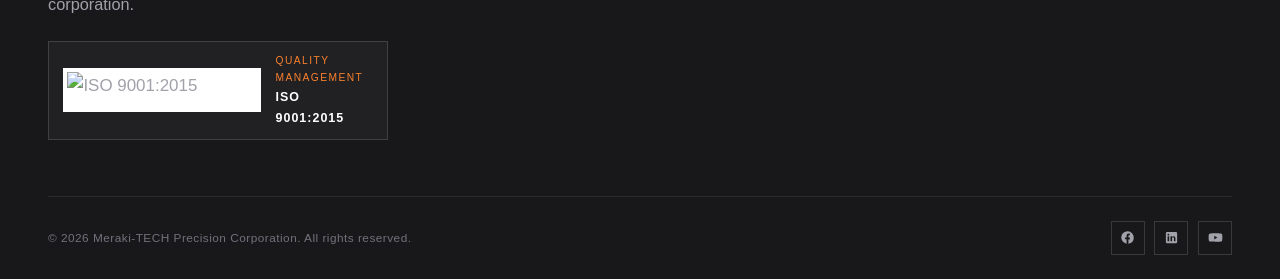
==== commit 333c57df: "added_machines_editothers" ====
--- a/about.html
+++ b/about.html
@@ -16,19 +16,19 @@
     <span><span class="dot">●</span> ISO 9001:2015 Certified</span>
     <span>Mon–Sat · 8:00 AM – 5:00 PM</span>
   </div>
-  <div class="tb-social"><a href="tel:+63464137795">(046) 413-7795</a></div>
+  <div class="tb-social"><a href="tel:+63464137795">(046) 413-7795 * (+63) 929 508 6032</a></div>
 </div></div>
 
 <header class="site"><div class="wrap">
   <a class="brand" href="index.html" aria-label="Meraki-TECH Precision Corporation">
-    <img class="logo" src="https://meraki-precision.com/wp-content/uploads/2021/03/logo-204x40-1.png" alt="Meraki-TECH Precision Corporation">
+    <img class="logo" src="https://meraki-precision.com/wp-content/uploads/2026/06/meraki_logo.png" alt="Meraki-TECH Precision Corporation">
   </a>
   <nav class="main">
     <a href="index.html">Home</a>
-    <a href="about.html" class="active">About</a>
+    <a href="about.html" class="active">About Us</a>
     <a href="services.html">Capabilities</a>
     <a href="facilities.html">Facilities</a>
-    <a href="careers.html">Careers</a>
+    <a href="careers.html">Careers & Events</a>
     <a href="contact.html">Contact</a>
     <a href="contact.html" class="btn btn-primary nav-cta">Request a Quote
       <svg viewBox="0 0 24 24" fill="none" stroke="currentColor" stroke-width="2"><path d="M5 12h14M13 6l6 6-6 6"/></svg></a>
@@ -41,7 +41,7 @@
   <a href="about.html">About</a>
   <a href="services.html">Capabilities</a>
   <a href="facilities.html">Facilities</a>
-  <a href="careers.html">Careers</a>
+  <a href="careers.html">Careers & Events</a>
   <a href="contact.html">Contact</a>
   <a href="contact.html">Request a Quote</a>
 </div>
@@ -71,6 +71,42 @@
   </div>
 </section>
 
+<!-- PRESIDENT'S MESSAGE -->
+<section id="presidents-message" style="background:var(--bg-soft);border-top:1px solid var(--border);border-bottom:1px solid var(--border)">
+  <div class="wrap split">
+    <div class="reveal" style="display:flex;flex-direction:column;align-items:center;text-align:center;gap:1.5rem;max-width:280px;justify-self:center">
+      <div style="position:relative;width:100%;padding-bottom:16px;padding-right:16px">
+        <div style="position:absolute;bottom:0;right:0;width:87%;height:87%;border:3px solid var(--orange)"></div>
+        <div style="position:relative;aspect-ratio:3/4;overflow:hidden;border:1px solid var(--border);box-shadow:0 4px 24px rgba(0,0,0,.10)">
+          <img src="https://meraki-precision.com/wp-content/uploads/2026/06/President.jpg" alt="President, Meraki-TECH Precision Corporation" style="width:100%;height:100%;object-fit:cover;display:block">
+        </div>
+      </div>
+      <div>
+        <div style="font-size:1.15rem;font-weight:700;color:var(--gray-900);margin-bottom:.4rem">Jony B. Bermejo</div>
+        <div style="font-size:.95rem;font-family:var(--font-mono);letter-spacing:.12em;color:var(--orange);text-transform:uppercase;font-weight:600;margin-bottom:.5rem">President</div>
+        <div style="font-size:.88rem;font-family:var(--font-mono);letter-spacing:.06em;color:var(--gray-500);text-transform:uppercase">Meraki-TECH Precision Corporation</div>
+      </div>
+    </div>
+    <div class="reveal">
+      <span class="eyebrow">President's Message</span>
+      <h2 class="section-title" style="margin:1rem 0 1.6rem">A Word From<br>The President.</h2>
+
+      <!-- Pull quote -->
+      <div style="position:relative;margin-bottom:1.8rem;padding:1.4rem 1.6rem 1.4rem 2rem;background:var(--white);border-left:4px solid var(--orange);box-shadow:0 2px 16px rgba(0,0,0,.07)">
+        <span style="position:absolute;top:-.2rem;left:.8rem;font-size:5rem;line-height:1;color:var(--orange);font-style:italic;opacity:.25">"</span>
+        <p style="font-style:italic;font-size:1.45rem;font-weight:700;color:var(--orange);line-height:1.6;margin:0;position:relative">The happiness and contribution of each member of the company is key to the continued success and advancement of our business.</p>
+        <!-- <span style="display:block;margin-top:.8rem;font-size:.72rem;font-family:var(--font-mono);letter-spacing:.1em;color:var(--gray-500);text-transform:uppercase">— Jony B. Bermejo, President</span> -->
+      </div>
+
+      <p style="font-style:italic;font-size:1.18rem;color:var(--gray-600);margin-bottom:1.1rem;line-height:1.9">By demonstrating a corporate responsibility towards society we hope to show the true value of our company. The happiness and contribution of each member of the company is key to the continued success and advancement of our business.</p>
+      <p style="font-style:italic;font-size:1.18rem;color:var(--gray-600);margin-bottom:1.1rem;line-height:1.9">I believe that the profits gained from our technological achievements should be distributed fairly to the community, employees and shareholders alike, with our focus firmly set on the goal of developing the business activities of our company for the enrichment and benefits of society as a whole.</p>
+      <p style="font-style:italic;font-size:1.18rem;color:var(--gray-600);margin-bottom:1.1rem;line-height:1.9">Guided by our corporate vision of the constant pursuit of innovation, we are working with our customers to support their success and shape a prosperous tomorrow for all of society through our innovative solutions and continuous improvement. Going forward, we will aim to establish a corporate culture in which every member of Meraki-TECH possesses the spirit of self-help and takes initiative in carefully assessing societal and customer expectations, considering what can be done to meet these expectations, taking appropriate action, and providing value.</p>
+      <p style="font-style:italic;font-size:1.18rem;color:var(--gray-600);margin-bottom:1.6rem;line-height:1.9">I would like to end this message by taking this opportunity to reflect on our past and look forward to our future. I would like to thank the men and women behind Meraki-TECH Precision Corporation, both past and present, for shaping our Company to what it is today. The coming years will challenge each of us. The work will be hard but we will be ready. Meraki-TECH will be ready to do the impossible. Finally, we will continually improve ourselves to ensure that Meraki-TECH is a company that our customers, shareholders, business partners, and our employees can take great pride in.</p>
+      <!-- <div style="font-style:italic;font-size:1.5rem;font-weight:700;color:var(--gray-800)">Jony B. Bermejo</div> -->
+    </div>
+  </div>
+</section>
+
 <!-- VISION / MISSION / QUALITY -->
 <section style="background:var(--bg-soft);border-top:1px solid var(--border);border-bottom:1px solid var(--border)">
   <div class="wrap">
@@ -91,9 +127,9 @@
   <div class="wrap split">
     <div class="reveal">
       <span class="eyebrow">Our Story</span>
-      <h2 class="section-title" style="margin:1rem 0 1.4rem">From 25 To 100+<br>In One Year.</h2>
+      <h2 class="section-title" style="margin:1rem 0 1.4rem">From 25 To 100+<br>In 2024.</h2>
       <p style="color:var(--gray-600);margin-bottom:1.1rem">Meraki-TECH Precision Corporation, a <strong>100% Filipino-owned company</strong>, was founded in response to a growing market in the manufacturing industry. The company was established on <strong>February 13, 2017</strong> with ₱10,000,000 paid-up capital. Its first establishment was located at RD3 Compound, Brgy. Bancal, Carmona, Cavite — with only 25 employees.</p>
-      <p style="color:var(--gray-600)">The company met its target in its first year and maintained successful operations the next. Responding to clients' growing demand, it moved to a much larger facility in late 2018. November 23, 2018 marked official operations at the new Mountview Phase II facility in Carmona, Cavite. By December 2018, official manpower had reached 73.</p>
+      <p style="color:var(--gray-600)">The company met its target in its first year and maintained successful operations the next. Responding to clients' growing demand, it moved to a much larger facility in late 2018. November 23, 2018 marked official operations at the new Mountview Phase II facility in Carmona, Cavite. By December 2018, official manpower had reached 73. By 2024, our family grew to 106 talented and hardworking individuals — each one playing a vital role in propelling our company toward greater efficiency and success.</p>
     </div>
     <div class="reveal">
       <div class="spec-card">
@@ -101,7 +137,7 @@
         <div class="row"><span>Incorporated</span><span>Feb 13, 2017</span></div>
         <div class="row"><span>Paid-up Capital</span><span><span class="u">₱</span>10,000,000</span></div>
         <div class="row"><span>Founding Headcount</span><span>25</span></div>
-        <div class="row"><span>Headcount (2018)</span><span>73</span></div>
+        <div class="row"><span>Headcount (2026)</span><span>112</span></div>
         <div class="row"><span>Ownership</span><span>100% Filipino</span></div>
         <div class="row"><span>SEC Status</span><span>Incorporated</span></div>
       </div>
@@ -114,9 +150,18 @@
   <div class="wrap">
     <div class="shead reveal">
       <span class="eyebrow">Road Map</span>
-      <h2 class="section-title">The Meraki-TECH Journey</h2>
+      <h2 class="section-title">Our Journey</h2>
     </div>
     <div class="timeline">
+      <div class="tl-item reveal"><span class="date">October 2025</span><h4>50% Capacity Increase</h4><p>Achieved 50% increase in operational capacity upon completion of machinery expansion.</p></div>
+      <div class="tl-item reveal"><span class="date">September 2025</span><h4>CNC Machinery Acquisition</h4><p>Acquired 2 additional units of CNC milling machines and 1 unit CNC lathe machine.</p></div>
+      <div class="tl-item reveal"><span class="date">August 2025</span><h4>Surface Grinding Expansion</h4><p>Installed 4 additional units of high-precision oiless surface grinding machines.</p></div>
+      <div class="tl-item reveal"><span class="date">June 2025</span><h4>Wire-Cut EDM Upgrade</h4><p>Installed 1 unit AGIE CHARMILLES CUT E-350 — high-accuracy, high-speed wire-cut EDM.</p></div>
+      <div class="tl-item reveal"><span class="date">January 2024</span><h4>Laser Welding Machine</h4><p>Installed 1 unit laser welding machine.</p></div>
+      <div class="tl-item reveal"><span class="date">August 2023</span><h4>Grinding Machines Acquired</h4><p>Acquired 2 units of small-diameter outer and inner grinding machines.</p></div>
+      <div class="tl-item reveal"><span class="date">June 2023</span><h4>Precision Grinding Expansion</h4><p>Acquired 2 units of new high-precision oiless surface grinding machines.</p></div>
+      <div class="tl-item reveal"><span class="date">January 2021</span><h4>Plastic Cutting Machine</h4><p>Installed new full-bed plastic cutting machine.</p></div>
+      <div class="tl-item reveal"><span class="date">April 2020</span><h4>Metal Fabrication Operations</h4><p>Commenced full-scale metal fabrication operations.</p></div>
       <div class="tl-item reveal"><span class="date">January 2020</span><h4>Expansion &amp; New Office</h4><p>Acquired a new CMM for quality inspection, a KRASS laser, and a bending machine for metal sheet fabrication. Opened a new satellite office in Lapu-Lapu City, Cebu.</p></div>
       <div class="tl-item reveal"><span class="date">July 2019</span><h4>ISO 9001:2015 Certification</h4><p>Achieved ISO 9001:2015 certification — formalizing our quality management system.</p></div>
       <div class="tl-item reveal"><span class="date">December 4, 2018</span><h4>New Facility Inauguration</h4><p>Inauguration of the new facility at Mountview Industrial Complex, Bancal, Carmona, Cavite — Phase 2.</p></div>
@@ -185,7 +230,7 @@
       <ul>
         <li><a href="about.html">About Us</a></li>
         <li><a href="facilities.html">Facilities &amp; Machineries</a></li>
-        <li><a href="careers.html">Careers</a></li>
+        <li><a href="careers.html">Careers & Events</a></li>
         <li><a href="contact.html">Contact</a></li>
       </ul>
     </div>
@@ -203,7 +248,7 @@
       <h5>Get In Touch</h5>
       <ul class="fcontact">
         <li><span class="ic"><svg viewBox="0 0 24 24"><path d="M22 16.92v3a2 2 0 0 1-2.18 2 19.79 19.79 0 0 1-8.63-3.07 19.5 19.5 0 0 1-6-6 19.79 19.79 0 0 1-3.07-8.67A2 2 0 0 1 4.11 2h3a2 2 0 0 1 2 1.72 12.84 12.84 0 0 0 .7 2.81 2 2 0 0 1-.45 2.11L8.09 9.91a16 16 0 0 0 6 6l1.27-1.27a2 2 0 0 1 2.11-.45 12.84 12.84 0 0 0 2.81.7A2 2 0 0 1 22 16.92z"/></svg></span>
-          <span>(046) 413-7795<br>0947 796 4150</span></li>
+          <span>(046) 413-7795<br>(+63) 929 508 6032</span></li>
         <li><span class="ic"><svg viewBox="0 0 24 24"><path d="M21 10c0 7-9 13-9 13s-9-6-9-13a9 9 0 0 1 18 0z"/><circle cx="12" cy="10" r="3"/></svg></span>
           <span>Blk 12 Lot 2 Module D, Mountview Industrial Complex Phase 2, Maguyam Rd, Bancal, Carmona, Cavite</span></li>
       </ul>
--- a/assets/styles.css
+++ b/assets/styles.css
@@ -105,7 +105,7 @@
 /* header.site.scrolled{box-shadow:var(--shadow-sm)} */
 header.site .wrap{display:flex;align-items:center;justify-content:space-between;height:78px;gap:1rem}
 /* .brand{display:flex;align-items:center;gap:.8rem} */
-.brand img.logo{height:40px;width:auto;display:block}
+.brand img.logo{height:500px;width:auto;display:block}
 
 nav.main{display:flex;align-items:center;gap:.3rem}
 nav.main a{
@@ -212,8 +212,11 @@
 }
 .hero-spec .row:last-child{border-bottom:0}
 .hero-spec .row .l{
-  color:rgba(255,255,255,.95);font-size:.85rem;letter-spacing:.06em;
+  /* color:rgba(255,255,255,.95);font-size:.85rem;letter-spacing:.06em;
+  text-shadow:0 1px 6px rgba(0,0,0,.8); */
+  color:var(--white);font-weight:700;font-size:2rem;letter-spacing:.03em;
   text-shadow:0 1px 6px rgba(0,0,0,.8);
+  text-align:right;
 }
 .hero-spec .row .v{
   color:var(--white);font-weight:700;font-size:1rem;letter-spacing:.03em;
@@ -396,7 +399,7 @@
 footer.site{background:var(--gray-900);color:var(--gray-400);padding:72px 0 0}
 .foot-top{display:grid;grid-template-columns:1.6fr 1fr 1fr 1.4fr;gap:40px;padding-bottom:56px;border-bottom:1px solid rgba(255,255,255,.08)}
 /* footer .brand img.logo{filter:brightness(0) invert(1);height:40px} */
-footer .brand img.logo{height:64px}
+footer .brand img.logo{height:500px}
 footer .fdesc{color:var(--gray-400);font-size:1.02rem;max-width:34ch;margin-top:1.4rem;line-height:1.7}
 footer h5{font-family:var(--font-mono);font-size:.74rem;letter-spacing:.2em;text-transform:uppercase;color:var(--gray-400);margin-bottom:1.4rem;font-weight:500}
 footer ul{list-style:none;display:grid;gap:.7rem}
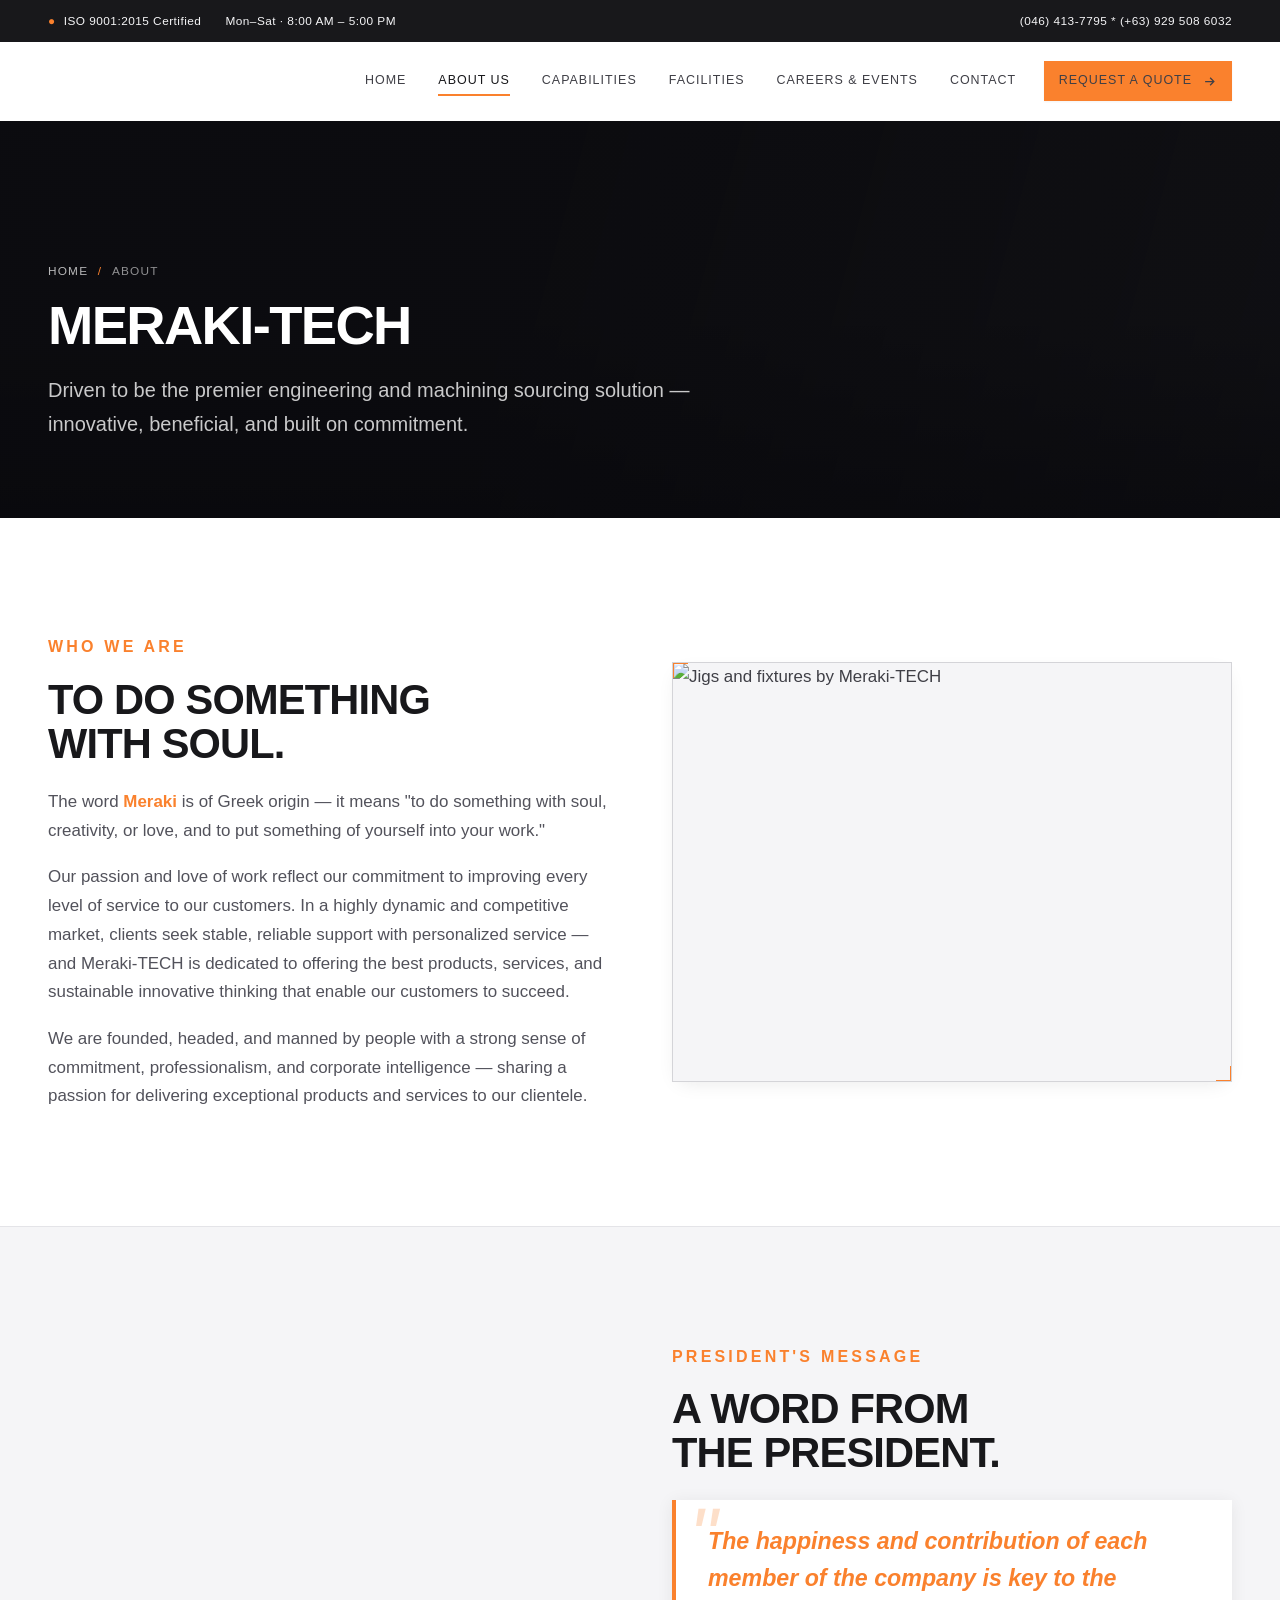
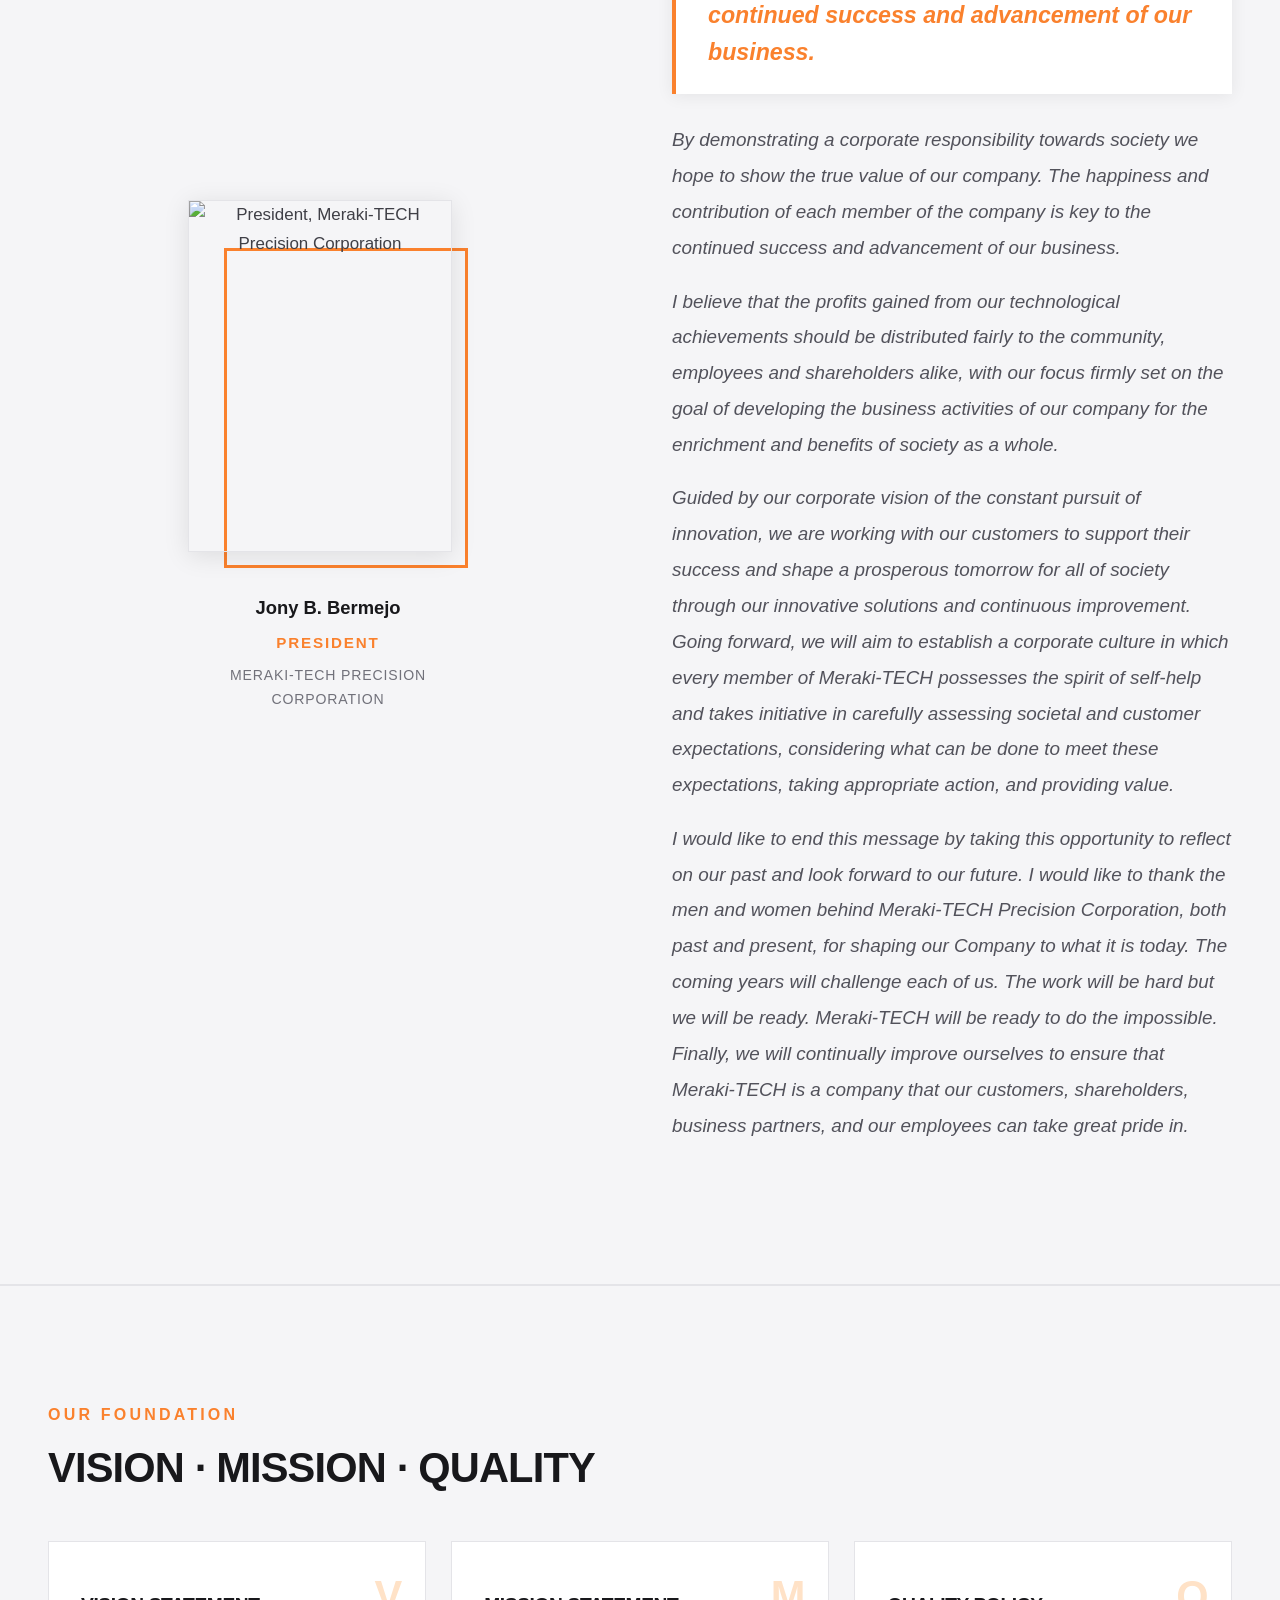
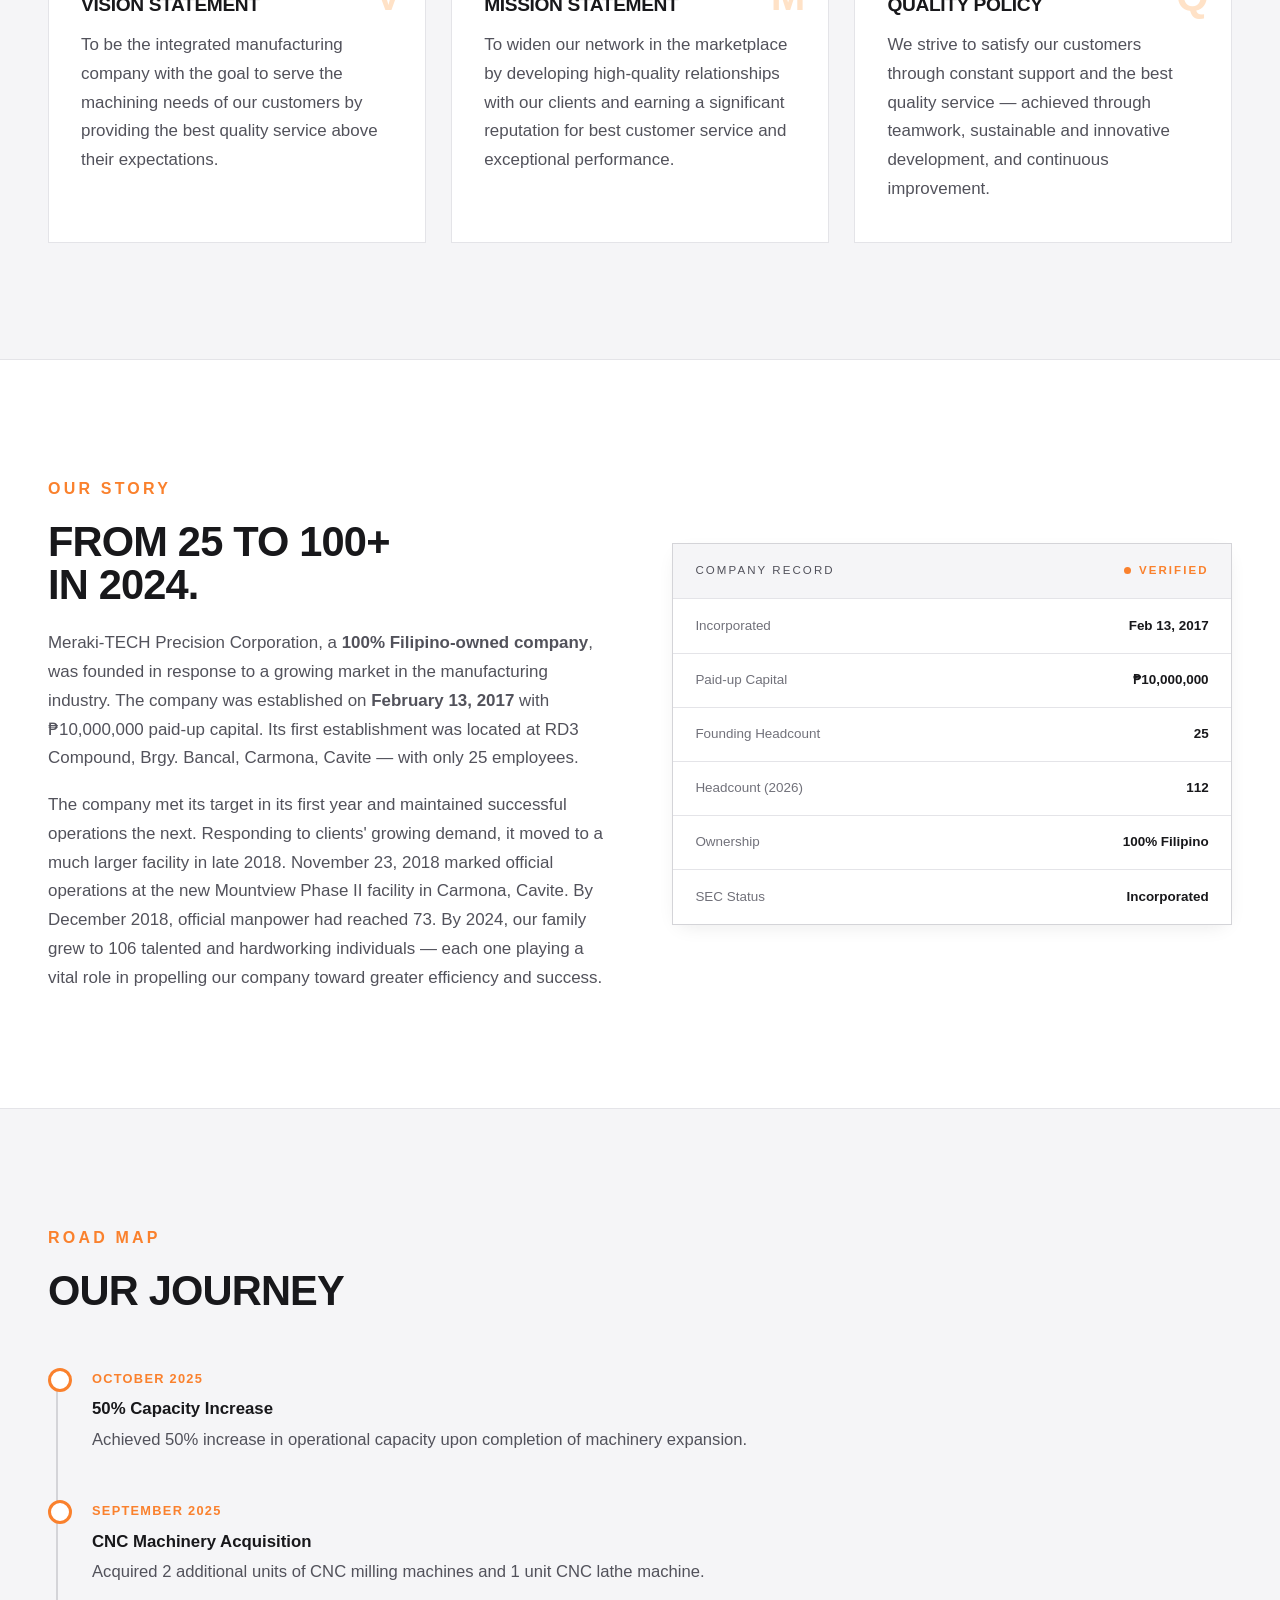
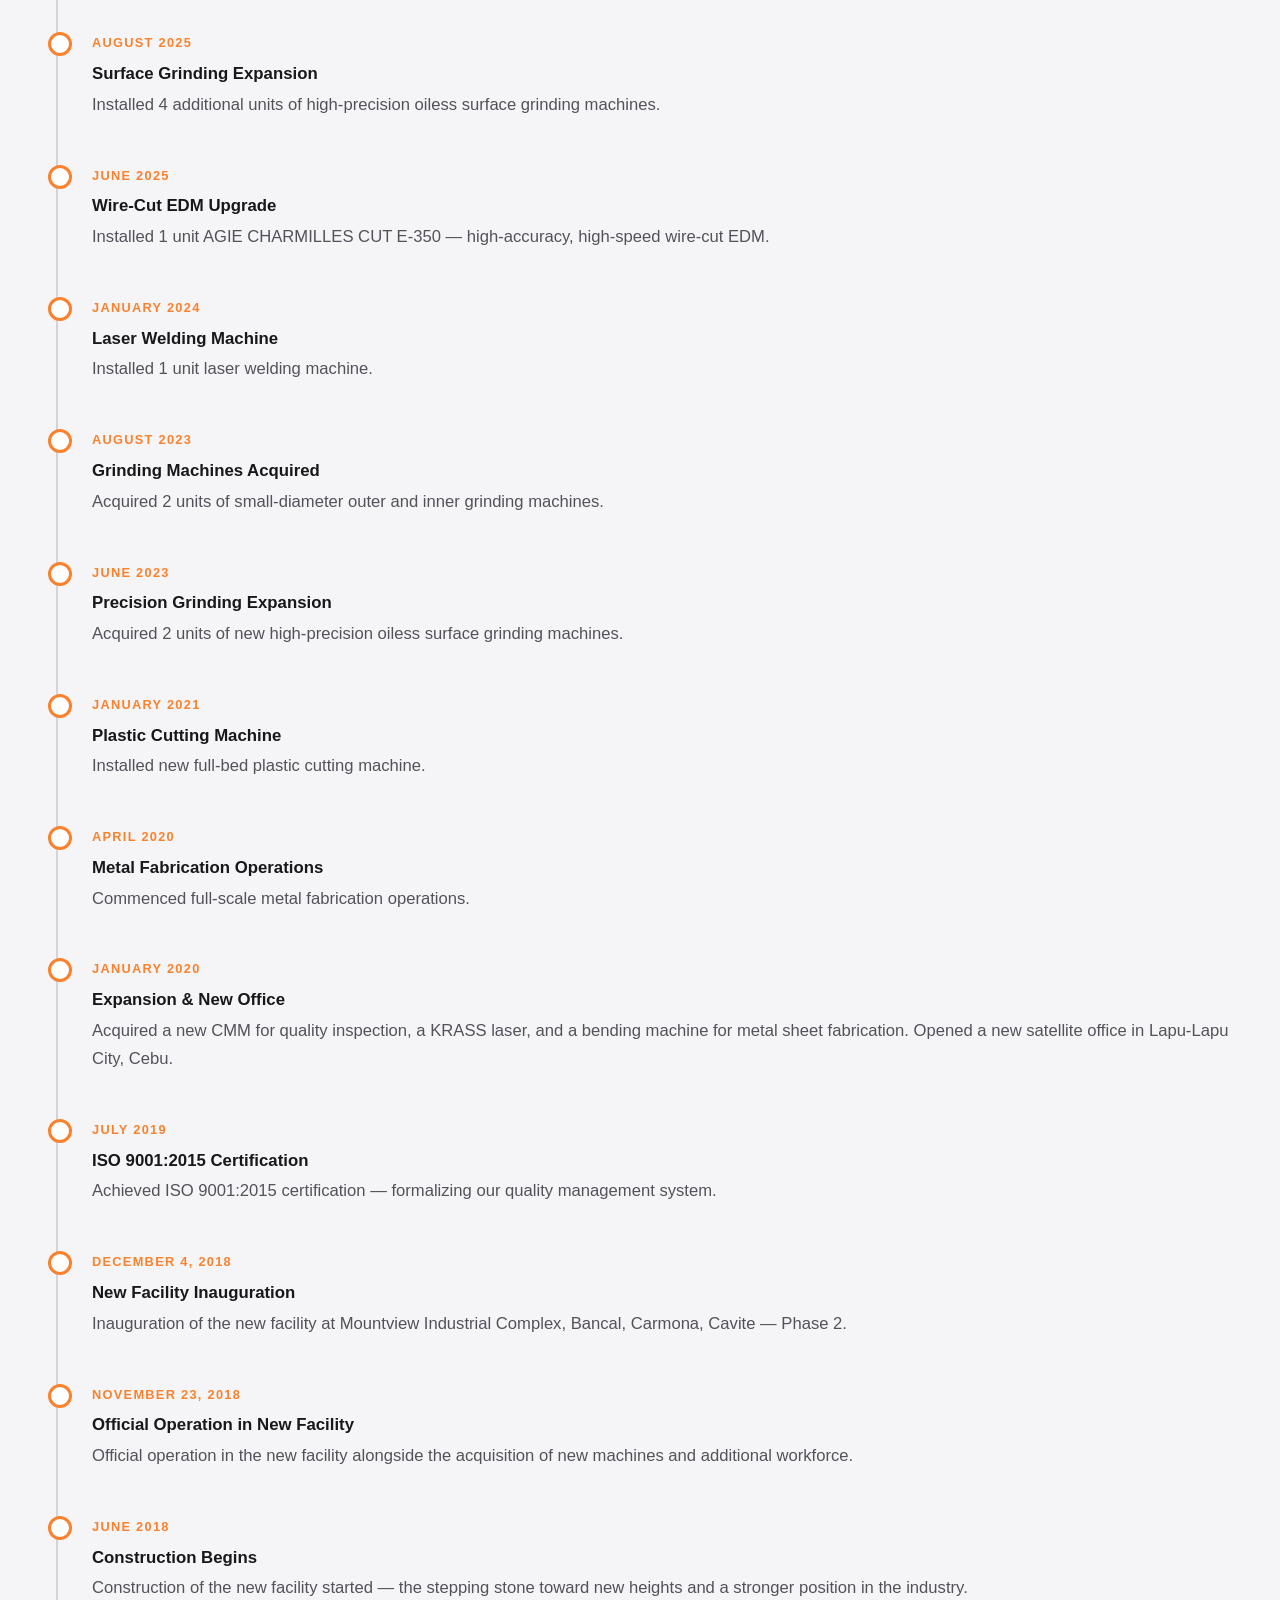
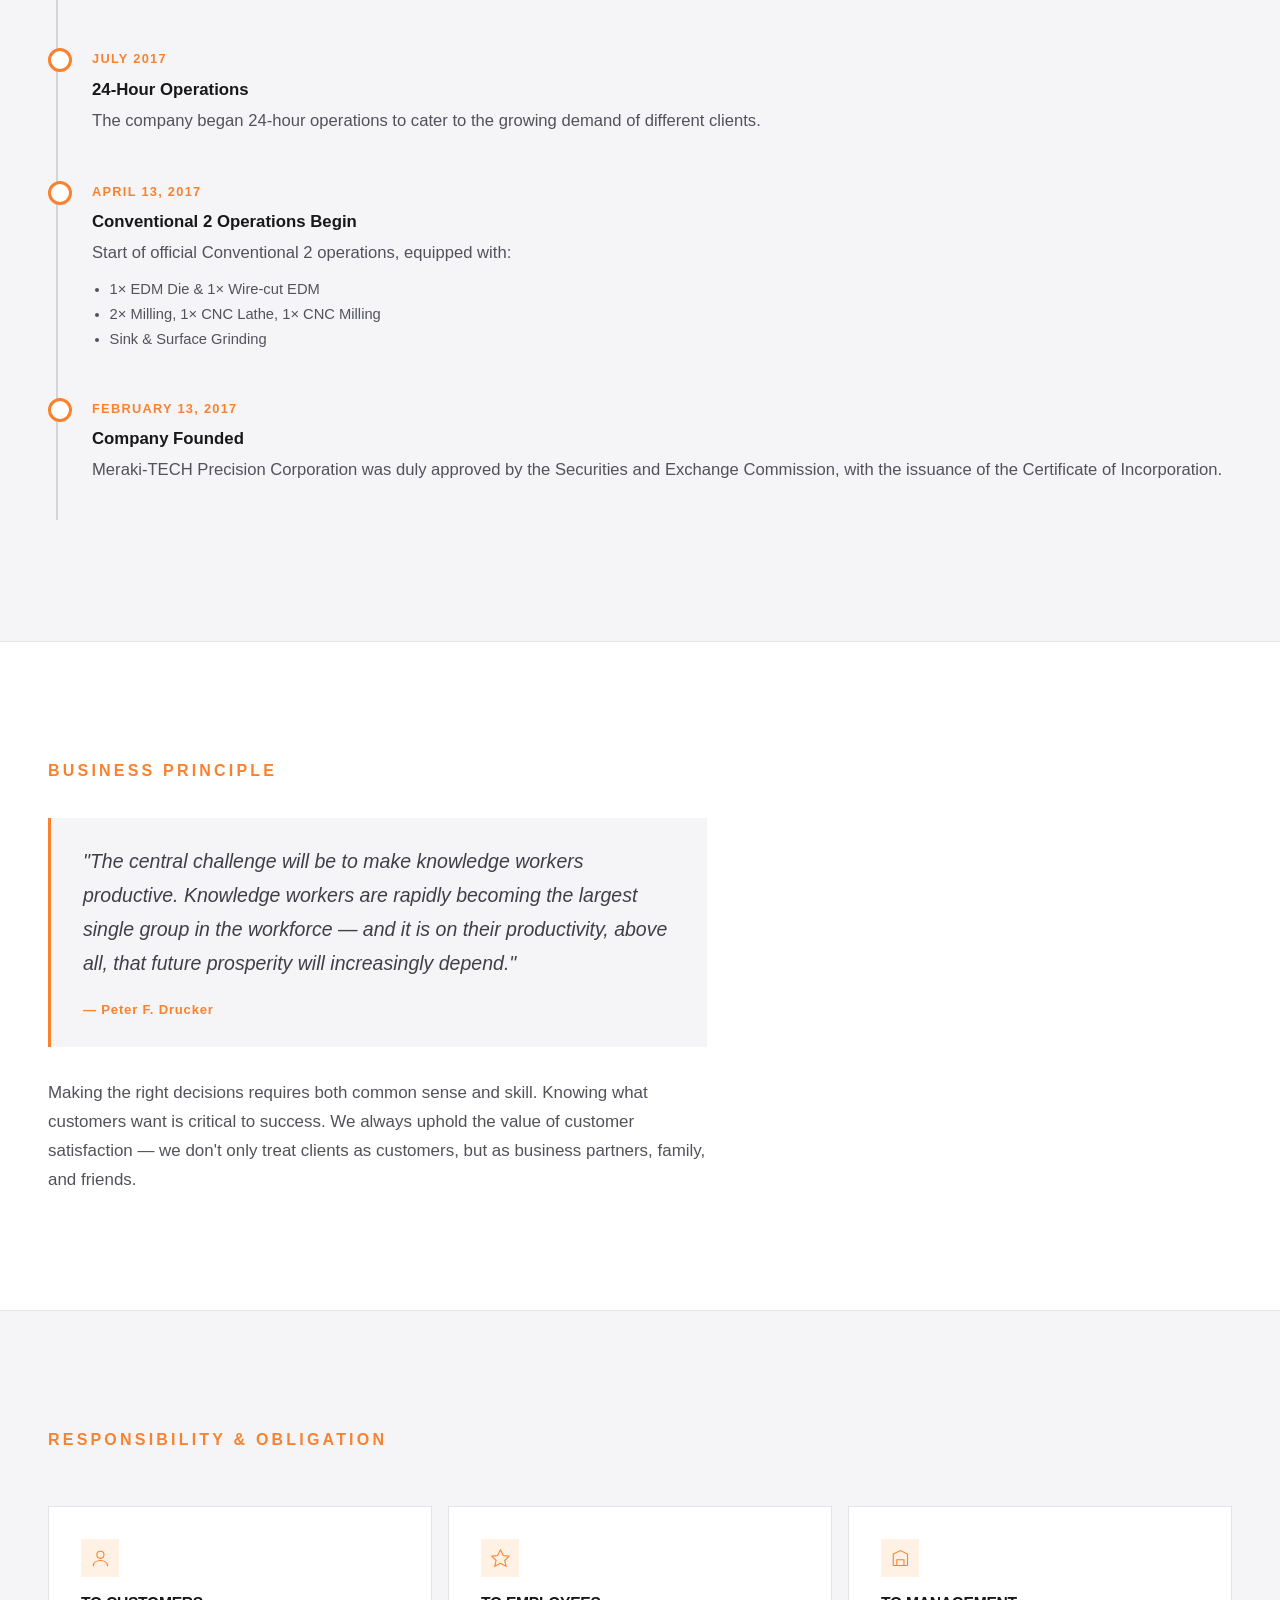
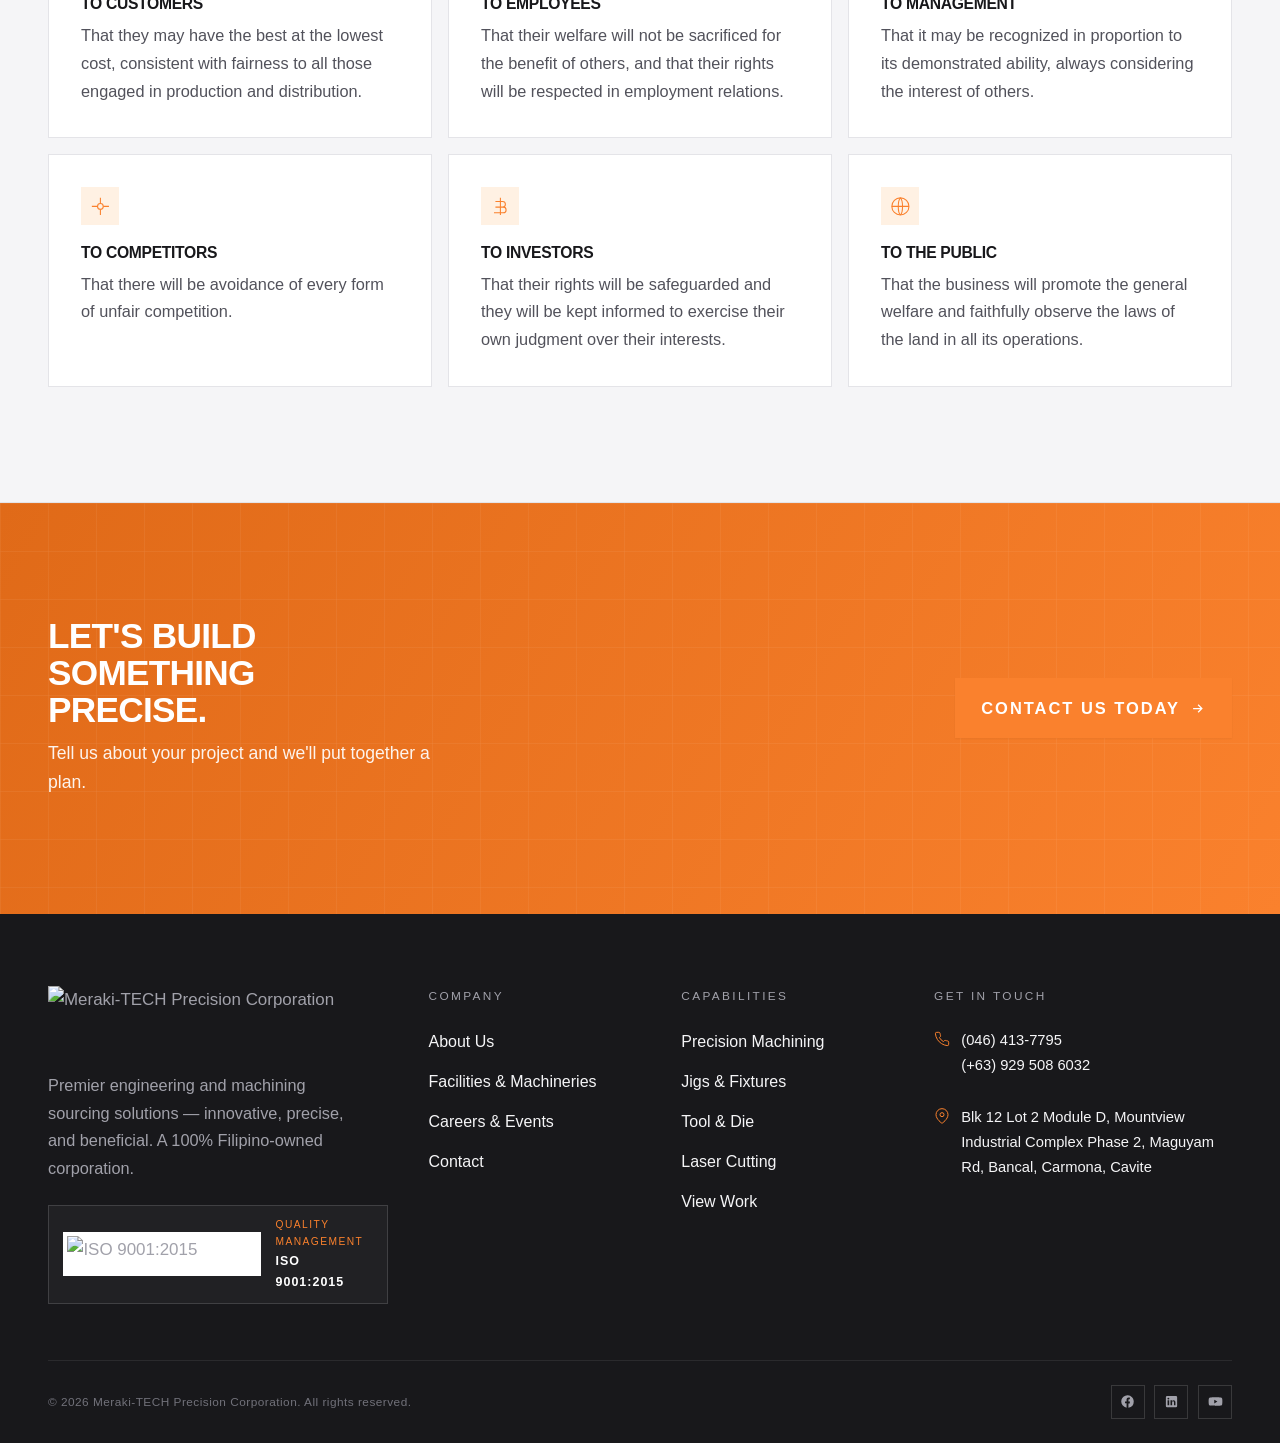
==== commit 52fe1ef9: "assets" ====
--- a/about.html
+++ b/about.html
@@ -6,7 +6,7 @@
 <title>About Us | Meraki-TECH Precision Corporation</title>
 <meta name="description" content="Learn about Meraki-TECH Precision Corporation — a 100% Filipino-owned, ISO 9001:2015-certified precision machining company founded in Carmona, Cavite in 2017.">
 <meta name="theme-color" content="#fa812d">
-<link rel="stylesheet" href="../assets/styles.css">
+<link rel="stylesheet" href="assets/styles.css">
 <style>:root{--font-display:Arial,sans-serif;--font-body:Arial,sans-serif;--font-mono:Arial,sans-serif}</style>
 </head>
 <body>
@@ -264,6 +264,6 @@
   </div>
 </div></footer>
 
-<script src="../assets/main.js"></script>
+<script src="assets/main.js"></script>
 </body>
 </html>
--- a/assets/styles.css
+++ b/assets/styles.css
@@ -105,7 +105,7 @@
 /* header.site.scrolled{box-shadow:var(--shadow-sm)} */
 header.site .wrap{display:flex;align-items:center;justify-content:space-between;height:78px;gap:1rem}
 /* .brand{display:flex;align-items:center;gap:.8rem} */
-.brand img.logo{height:500px;width:auto;display:block}
+.brand img.logo{height:135px;width:auto;display:block}
 
 nav.main{display:flex;align-items:center;gap:.3rem}
 nav.main a{
@@ -191,7 +191,7 @@
 .hero-spec::after{bottom:-1px;right:-1px;border-bottom:2px solid var(--orange);border-right:2px solid var(--orange)}
 
 .hero-spec .live{
-  display:flex;align-items:center;gap:.6rem;font-size:.72rem;letter-spacing:.2em;
+  display:flex;align-items:center;gap:.6rem;font-size:.8rem;letter-spacing:.2em;
   text-transform:uppercase;color:var(--orange);margin-bottom:1.4rem;font-weight:600;
   text-shadow:0 1px 6px rgba(0,0,0,.8);
 }
@@ -214,7 +214,7 @@
 .hero-spec .row .l{
   /* color:rgba(255,255,255,.95);font-size:.85rem;letter-spacing:.06em;
   text-shadow:0 1px 6px rgba(0,0,0,.8); */
-  color:var(--white);font-weight:700;font-size:2rem;letter-spacing:.03em;
+  color:var(--white);font-weight:700;font-size:1rem;letter-spacing:.03em;
   text-shadow:0 1px 6px rgba(0,0,0,.8);
   text-align:right;
 }
@@ -399,7 +399,7 @@
 footer.site{background:var(--gray-900);color:var(--gray-400);padding:72px 0 0}
 .foot-top{display:grid;grid-template-columns:1.6fr 1fr 1fr 1.4fr;gap:40px;padding-bottom:56px;border-bottom:1px solid rgba(255,255,255,.08)}
 /* footer .brand img.logo{filter:brightness(0) invert(1);height:40px} */
-footer .brand img.logo{height:500px}
+footer .brand img.logo{height:64px}
 footer .fdesc{color:var(--gray-400);font-size:1.02rem;max-width:34ch;margin-top:1.4rem;line-height:1.7}
 footer h5{font-family:var(--font-mono);font-size:.74rem;letter-spacing:.2em;text-transform:uppercase;color:var(--gray-400);margin-bottom:1.4rem;font-weight:500}
 footer ul{list-style:none;display:grid;gap:.7rem}
